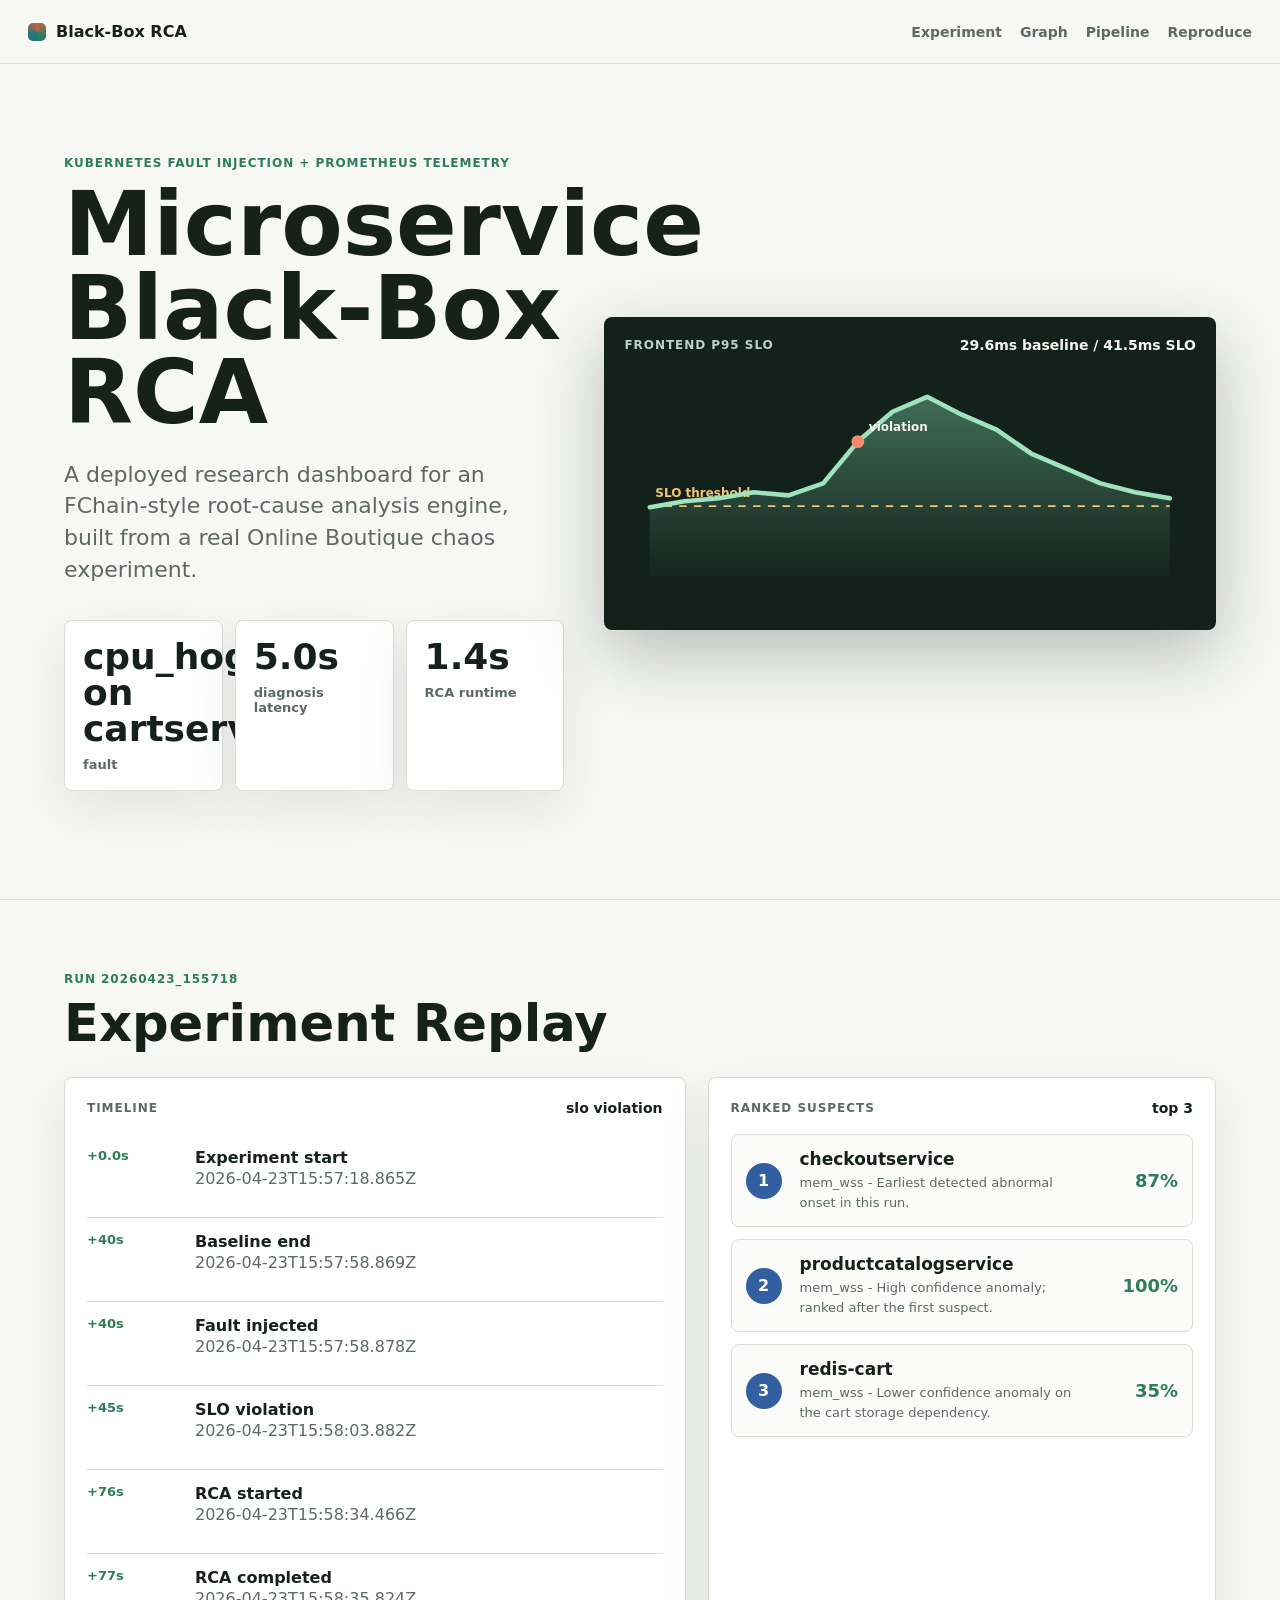
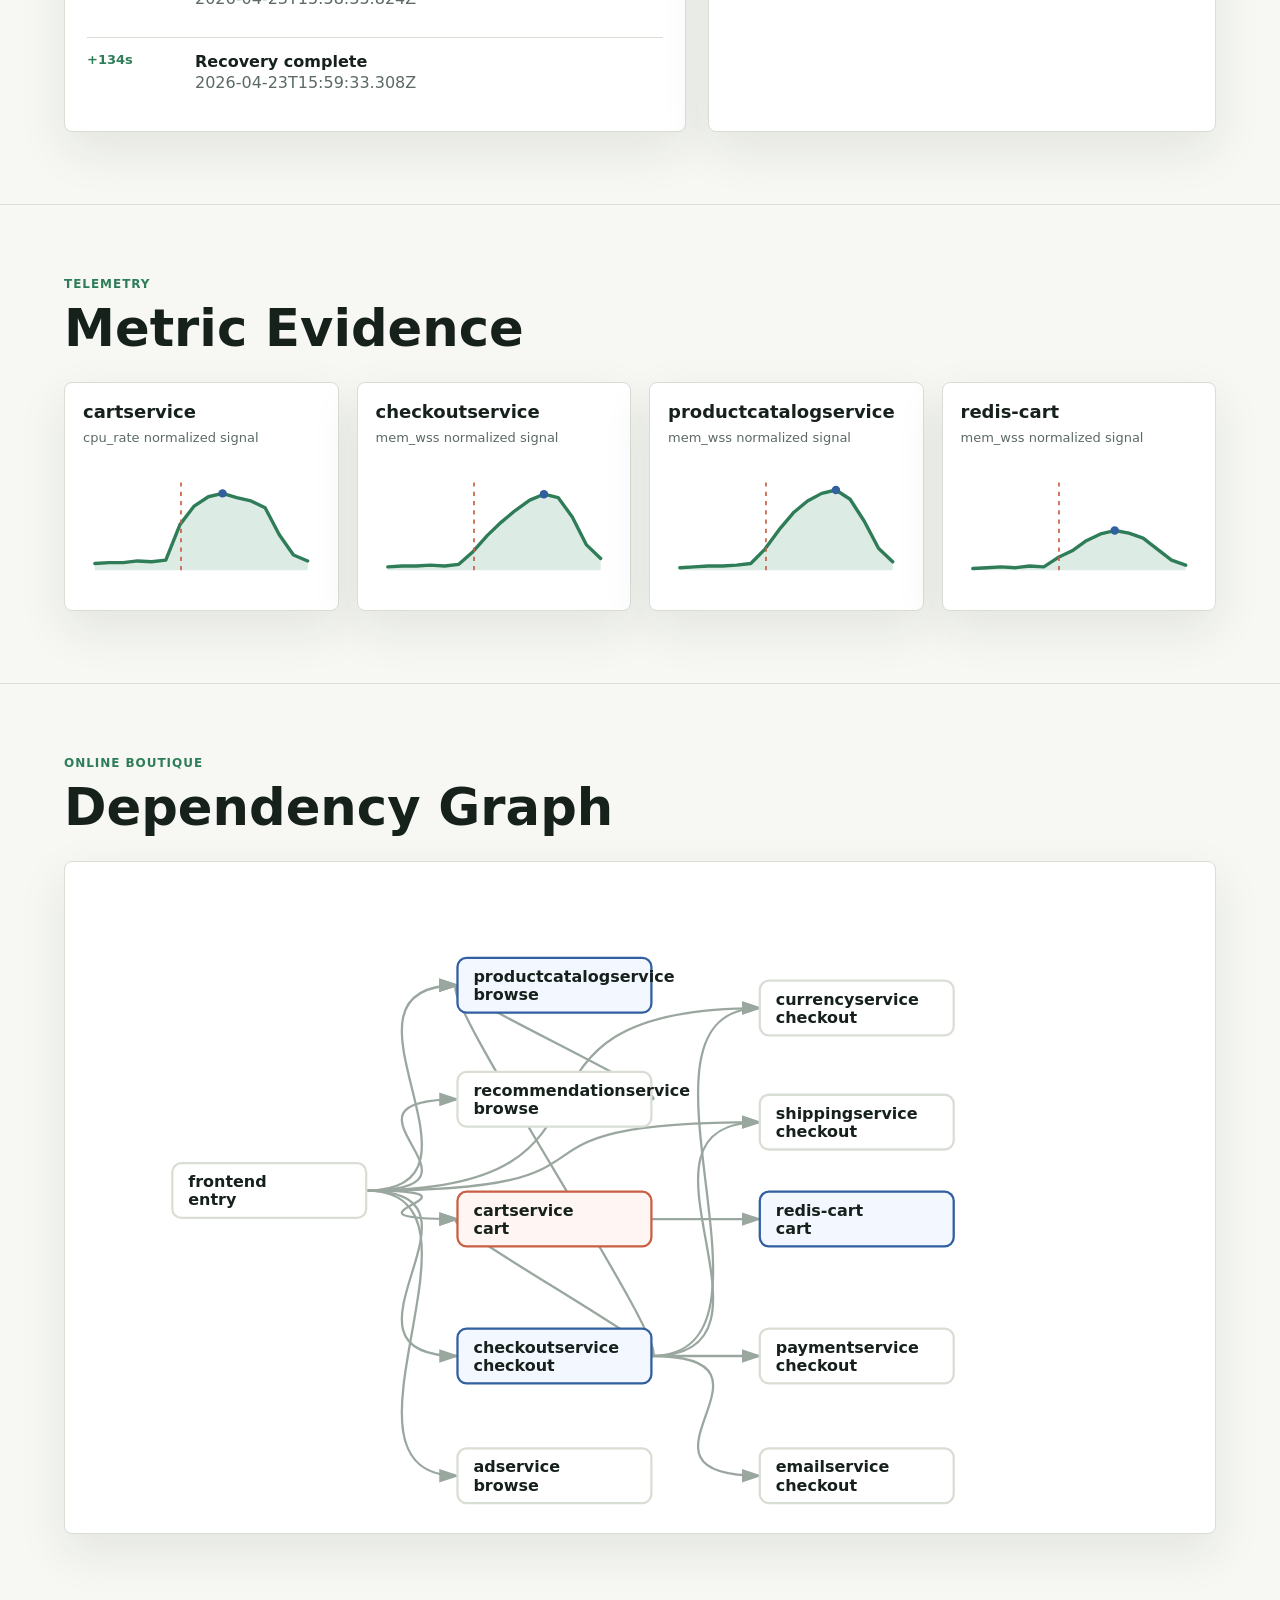
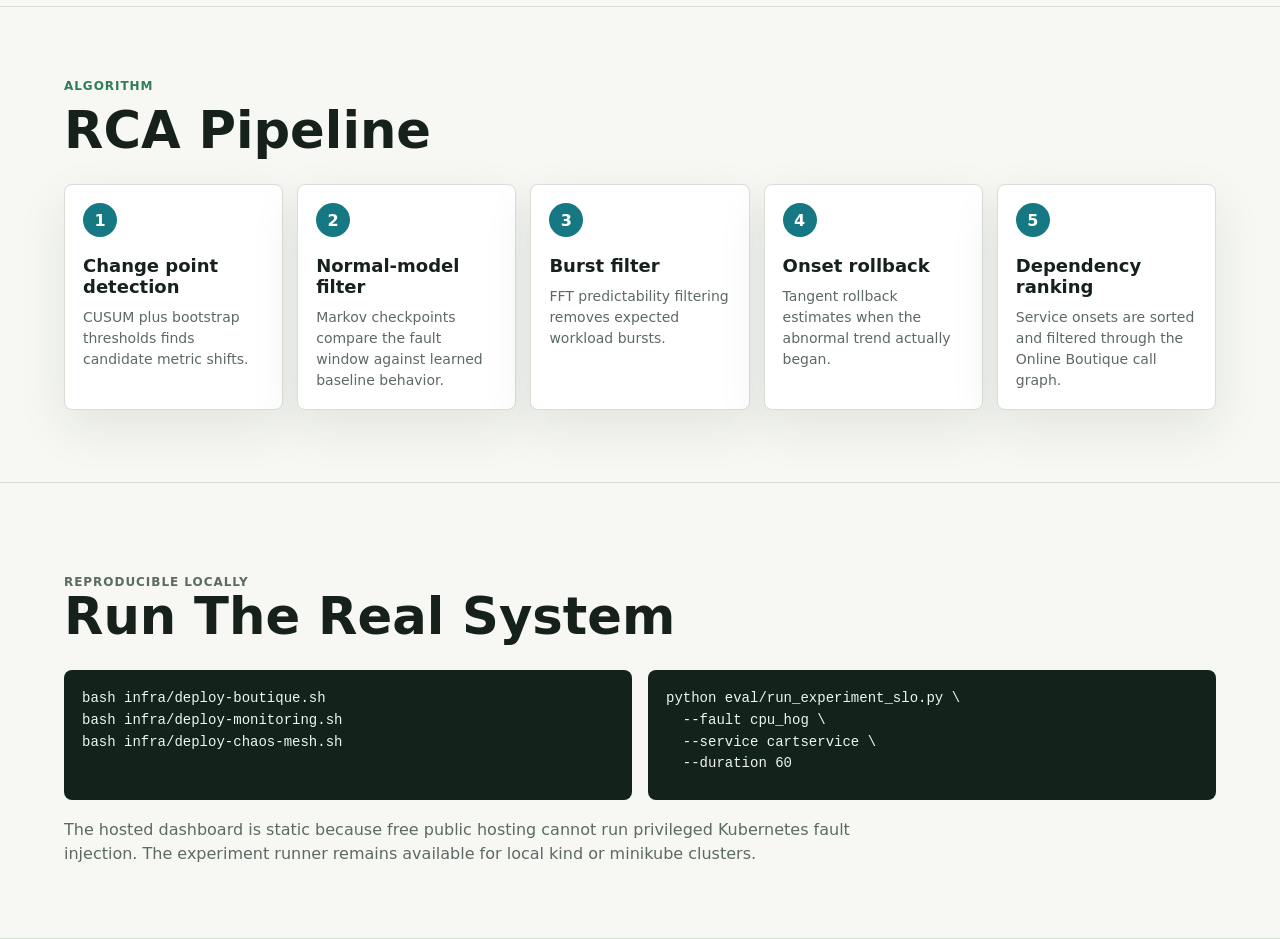
==== portfolio/index.html @ a7eb3bf0 "Add dashboard deployment" ====
<!doctype html>
<html lang="en">
  <head>
    <meta charset="utf-8">
    <meta name="viewport" content="width=device-width, initial-scale=1">
    <meta name="description" content="Interactive portfolio demo for black-box root-cause analysis on microservices.">
    <title>Microservice Black-Box RCA</title>
    <link rel="stylesheet" href="./styles.css">
  </head>
  <body>
    <header class="topbar">
      <a class="brand" href="#overview" aria-label="Microservice Black-Box RCA home">
        <span class="brand-mark" aria-hidden="true"></span>
        <span>Black-Box RCA</span>
      </a>
      <nav class="nav" aria-label="Dashboard sections">
        <a href="#experiment">Experiment</a>
        <a href="#graph">Graph</a>
        <a href="#pipeline">Pipeline</a>
        <a href="#reproduce">Reproduce</a>
      </nav>
    </header>

    <main>
      <section id="overview" class="overview-band">
        <div class="overview-copy">
          <p class="eyebrow">Kubernetes fault injection + Prometheus telemetry</p>
          <h1>Microservice Black-Box RCA</h1>
          <p class="lede">
            A deployed research dashboard for an FChain-style root-cause analysis engine,
            built from a real Online Boutique chaos experiment.
          </p>
          <div class="stat-strip" aria-label="Experiment summary">
            <div>
              <strong id="stat-fault">-</strong>
              <span>fault</span>
            </div>
            <div>
              <strong id="stat-latency">-</strong>
              <span>diagnosis latency</span>
            </div>
            <div>
              <strong id="stat-runtime">-</strong>
              <span>RCA runtime</span>
            </div>
          </div>
        </div>
        <div class="signal-panel" aria-label="Latency signal overview">
          <div class="panel-head">
            <span>frontend p95 SLO</span>
            <strong id="slo-threshold">-</strong>
          </div>
          <svg id="hero-chart" class="hero-chart" viewBox="0 0 620 260" role="img" aria-label="Latency signal crossing the SLO threshold"></svg>
        </div>
      </section>

      <section id="experiment" class="section">
        <div class="section-head">
          <p class="eyebrow">Run 20260423_155718</p>
          <h2>Experiment Replay</h2>
        </div>
        <div class="experiment-grid">
          <div class="panel">
            <div class="panel-head">
              <span>timeline</span>
              <strong id="trigger-mode">-</strong>
            </div>
            <ol id="timeline" class="timeline"></ol>
          </div>
          <div class="panel">
            <div class="panel-head">
              <span>ranked suspects</span>
              <strong>top 3</strong>
            </div>
            <div id="ranking" class="ranking"></div>
          </div>
        </div>
      </section>

      <section class="section">
        <div class="section-head">
          <p class="eyebrow">Telemetry</p>
          <h2>Metric Evidence</h2>
        </div>
        <div id="metric-grid" class="metric-grid"></div>
      </section>

      <section id="graph" class="section">
        <div class="section-head">
          <p class="eyebrow">Online Boutique</p>
          <h2>Dependency Graph</h2>
        </div>
        <div class="graph-wrap">
          <svg id="dependency-graph" viewBox="0 0 980 560" role="img" aria-label="Online Boutique dependency graph"></svg>
        </div>
      </section>

      <section id="pipeline" class="section">
        <div class="section-head">
          <p class="eyebrow">Algorithm</p>
          <h2>RCA Pipeline</h2>
        </div>
        <div id="pipeline-steps" class="pipeline"></div>
      </section>

      <section id="reproduce" class="section reproduce">
        <div class="section-head">
          <p class="eyebrow">Reproducible locally</p>
          <h2>Run The Real System</h2>
        </div>
        <div class="command-grid">
          <pre><code>bash infra/deploy-boutique.sh
bash infra/deploy-monitoring.sh
bash infra/deploy-chaos-mesh.sh</code></pre>
          <pre><code>python eval/run_experiment_slo.py \
  --fault cpu_hog \
  --service cartservice \
  --duration 60</code></pre>
        </div>
        <p>
          The hosted dashboard is static because free public hosting cannot run privileged
          Kubernetes fault injection. The experiment runner remains available for local
          kind or minikube clusters.
        </p>
      </section>
    </main>

    <script src="./app.js"></script>
  </body>
</html>
---- portfolio/styles.css ----
:root {
  --bg: #f7f8f4;
  --ink: #16211c;
  --muted: #5c6a63;
  --line: #d9ded5;
  --panel: #ffffff;
  --green: #2f7d58;
  --teal: #167882;
  --blue: #315f9f;
  --coral: #c95f45;
  --amber: #b88726;
  --shadow: 0 18px 50px rgba(25, 35, 30, 0.09);
}

* {
  box-sizing: border-box;
}

html {
  scroll-behavior: smooth;
}

body {
  margin: 0;
  color: var(--ink);
  background: var(--bg);
  font-family: Inter, ui-sans-serif, system-ui, -apple-system, BlinkMacSystemFont, "Segoe UI", sans-serif;
}

a {
  color: inherit;
  text-decoration: none;
}

.topbar {
  position: sticky;
  top: 0;
  z-index: 10;
  display: flex;
  align-items: center;
  justify-content: space-between;
  gap: 20px;
  min-height: 64px;
  padding: 0 28px;
  background: rgba(247, 248, 244, 0.92);
  border-bottom: 1px solid var(--line);
  backdrop-filter: blur(16px);
}

.brand,
.nav {
  display: flex;
  align-items: center;
}

.brand {
  gap: 10px;
  font-weight: 800;
}

.brand-mark {
  width: 18px;
  height: 18px;
  border-radius: 5px;
  background: conic-gradient(from 120deg, var(--green), var(--teal), var(--coral), var(--green));
}

.nav {
  gap: 18px;
  color: var(--muted);
  font-size: 14px;
  font-weight: 700;
}

.nav a:hover {
  color: var(--ink);
}

main {
  overflow: hidden;
}

.overview-band {
  display: grid;
  grid-template-columns: minmax(0, 0.9fr) minmax(380px, 1.1fr);
  gap: 40px;
  align-items: center;
  min-height: calc(100vh - 64px);
  padding: 56px clamp(22px, 5vw, 76px) 72px;
  border-bottom: 1px solid var(--line);
}

.overview-copy {
  max-width: 720px;
}

.eyebrow {
  margin: 0 0 12px;
  color: var(--green);
  font-size: 12px;
  font-weight: 900;
  letter-spacing: 0.08em;
  text-transform: uppercase;
}

h1,
h2 {
  margin: 0;
  letter-spacing: 0;
}

h1 {
  max-width: 760px;
  font-size: clamp(48px, 7vw, 96px);
  line-height: 0.94;
}

h2 {
  font-size: clamp(30px, 4vw, 56px);
  line-height: 1;
}

.lede {
  max-width: 620px;
  margin: 24px 0 0;
  color: var(--muted);
  font-size: clamp(18px, 2vw, 22px);
  line-height: 1.45;
}

.stat-strip {
  display: grid;
  grid-template-columns: repeat(3, minmax(0, 1fr));
  gap: 12px;
  max-width: 700px;
  margin-top: 34px;
}

.stat-strip div,
.panel,
.graph-wrap,
.metric-card,
.pipeline-step {
  background: var(--panel);
  border: 1px solid var(--line);
  box-shadow: var(--shadow);
}

.stat-strip div {
  min-height: 92px;
  padding: 18px;
  border-radius: 8px;
}

.stat-strip strong {
  display: block;
  font-size: clamp(22px, 3vw, 36px);
  line-height: 1;
}

.stat-strip span {
  display: block;
  margin-top: 10px;
  color: var(--muted);
  font-size: 13px;
  font-weight: 800;
}

.signal-panel,
.panel,
.graph-wrap,
.metric-card,
.pipeline-step {
  border-radius: 8px;
}

.signal-panel {
  min-width: 0;
  padding: 20px;
  background: #12211b;
  color: #f4f5ef;
  box-shadow: 0 24px 70px rgba(18, 33, 27, 0.28);
}

.panel-head {
  display: flex;
  align-items: center;
  justify-content: space-between;
  gap: 14px;
  margin-bottom: 18px;
}

.panel-head span {
  color: var(--muted);
  font-size: 12px;
  font-weight: 900;
  letter-spacing: 0.08em;
  text-transform: uppercase;
}

.signal-panel .panel-head span {
  color: #bdd1c8;
}

.panel-head strong {
  font-size: 14px;
}

.hero-chart {
  width: 100%;
  height: auto;
  display: block;
}

.section {
  padding: 72px clamp(22px, 5vw, 76px);
  border-bottom: 1px solid var(--line);
}

.section-head {
  max-width: 780px;
  margin-bottom: 28px;
}

.experiment-grid {
  display: grid;
  grid-template-columns: minmax(0, 1.1fr) minmax(320px, 0.9fr);
  gap: 22px;
}

.panel {
  padding: 22px;
}

.timeline {
  display: grid;
  gap: 12px;
  margin: 0;
  padding: 0;
  list-style: none;
}

.timeline li {
  display: grid;
  grid-template-columns: 92px minmax(0, 1fr);
  gap: 16px;
  align-items: start;
  padding: 14px 0;
  border-top: 1px solid var(--line);
}

.timeline li:first-child {
  border-top: 0;
}

.timeline time {
  color: var(--green);
  font-size: 13px;
  font-weight: 900;
}

.timeline strong {
  display: block;
}

.timeline span,
.ranking p,
.metric-meta,
.pipeline-step p,
.reproduce p {
  color: var(--muted);
  line-height: 1.5;
}

.ranking {
  display: grid;
  gap: 12px;
}

.rank-row {
  display: grid;
  grid-template-columns: 42px minmax(0, 1fr) 74px;
  gap: 12px;
  align-items: center;
  padding: 14px;
  border: 1px solid var(--line);
  border-radius: 8px;
  background: #fbfcf9;
}

.rank-badge {
  display: grid;
  place-items: center;
  width: 36px;
  height: 36px;
  color: #fff;
  background: var(--blue);
  border-radius: 50%;
  font-weight: 900;
}

.rank-row h3 {
  margin: 0 0 4px;
  font-size: 17px;
}

.rank-row p {
  margin: 0;
  font-size: 13px;
}

.confidence {
  color: var(--green);
  font-size: 18px;
  font-weight: 900;
  text-align: right;
}

.metric-grid {
  display: grid;
  grid-template-columns: repeat(4, minmax(0, 1fr));
  gap: 18px;
}

.metric-card {
  padding: 18px;
}

.metric-card h3 {
  margin: 0;
  font-size: 18px;
}

.metric-meta {
  margin: 6px 0 16px;
  font-size: 13px;
}

.spark {
  width: 100%;
  height: 128px;
  display: block;
}

.graph-wrap {
  padding: 16px;
  overflow: auto;
}

#dependency-graph {
  display: block;
  min-width: 860px;
  width: 100%;
  height: auto;
}

.pipeline {
  display: grid;
  grid-template-columns: repeat(5, minmax(0, 1fr));
  gap: 14px;
}

.pipeline-step {
  min-height: 180px;
  padding: 18px;
}

.pipeline-step span {
  display: grid;
  place-items: center;
  width: 34px;
  height: 34px;
  margin-bottom: 18px;
  color: #fff;
  background: var(--teal);
  border-radius: 50%;
  font-weight: 900;
}

.pipeline-step h3 {
  margin: 0 0 10px;
  font-size: 18px;
}

.pipeline-step p {
  margin: 0;
  font-size: 14px;
}

.command-grid {
  display: grid;
  grid-template-columns: repeat(2, minmax(0, 1fr));
  gap: 16px;
}

pre {
  min-height: 130px;
  margin: 0;
  padding: 18px;
  overflow: auto;
  color: #eff6f1;
  background: #14221c;
  border-radius: 8px;
}

code {
  font-family: "SFMono-Regular", Consolas, "Liberation Mono", monospace;
  font-size: 14px;
  line-height: 1.55;
}

.reproduce p {
  max-width: 840px;
  margin: 18px 0 0;
}

.node {
  cursor: default;
}

.node rect {
  fill: #fff;
  stroke: var(--line);
  stroke-width: 2;
}

.node text {
  fill: var(--ink);
  font-size: 14px;
  font-weight: 800;
}

.node.target rect {
  stroke: var(--coral);
  fill: #fff6f3;
}

.node.suspect rect {
  stroke: var(--blue);
  fill: #f3f7ff;
}

.edge {
  fill: none;
  stroke: #9aa79f;
  stroke-width: 2;
  marker-end: url(#arrow);
}

@media (max-width: 980px) {
  .overview-band,
  .experiment-grid,
  .command-grid {
    grid-template-columns: 1fr;
  }

  .overview-band {
    min-height: auto;
  }

  .metric-grid,
  .pipeline {
    grid-template-columns: repeat(2, minmax(0, 1fr));
  }
}

@media (max-width: 680px) {
  .topbar {
    align-items: flex-start;
    flex-direction: column;
    padding: 14px 18px;
  }

  .nav {
    width: 100%;
    gap: 10px;
    overflow-x: auto;
    padding-bottom: 2px;
  }

  .stat-strip,
  .metric-grid,
  .pipeline {
    grid-template-columns: 1fr;
  }

  .timeline li {
    grid-template-columns: 1fr;
    gap: 6px;
  }

  .rank-row {
    grid-template-columns: 42px minmax(0, 1fr);
  }

  .confidence {
    grid-column: 2;
    text-align: left;
  }
}
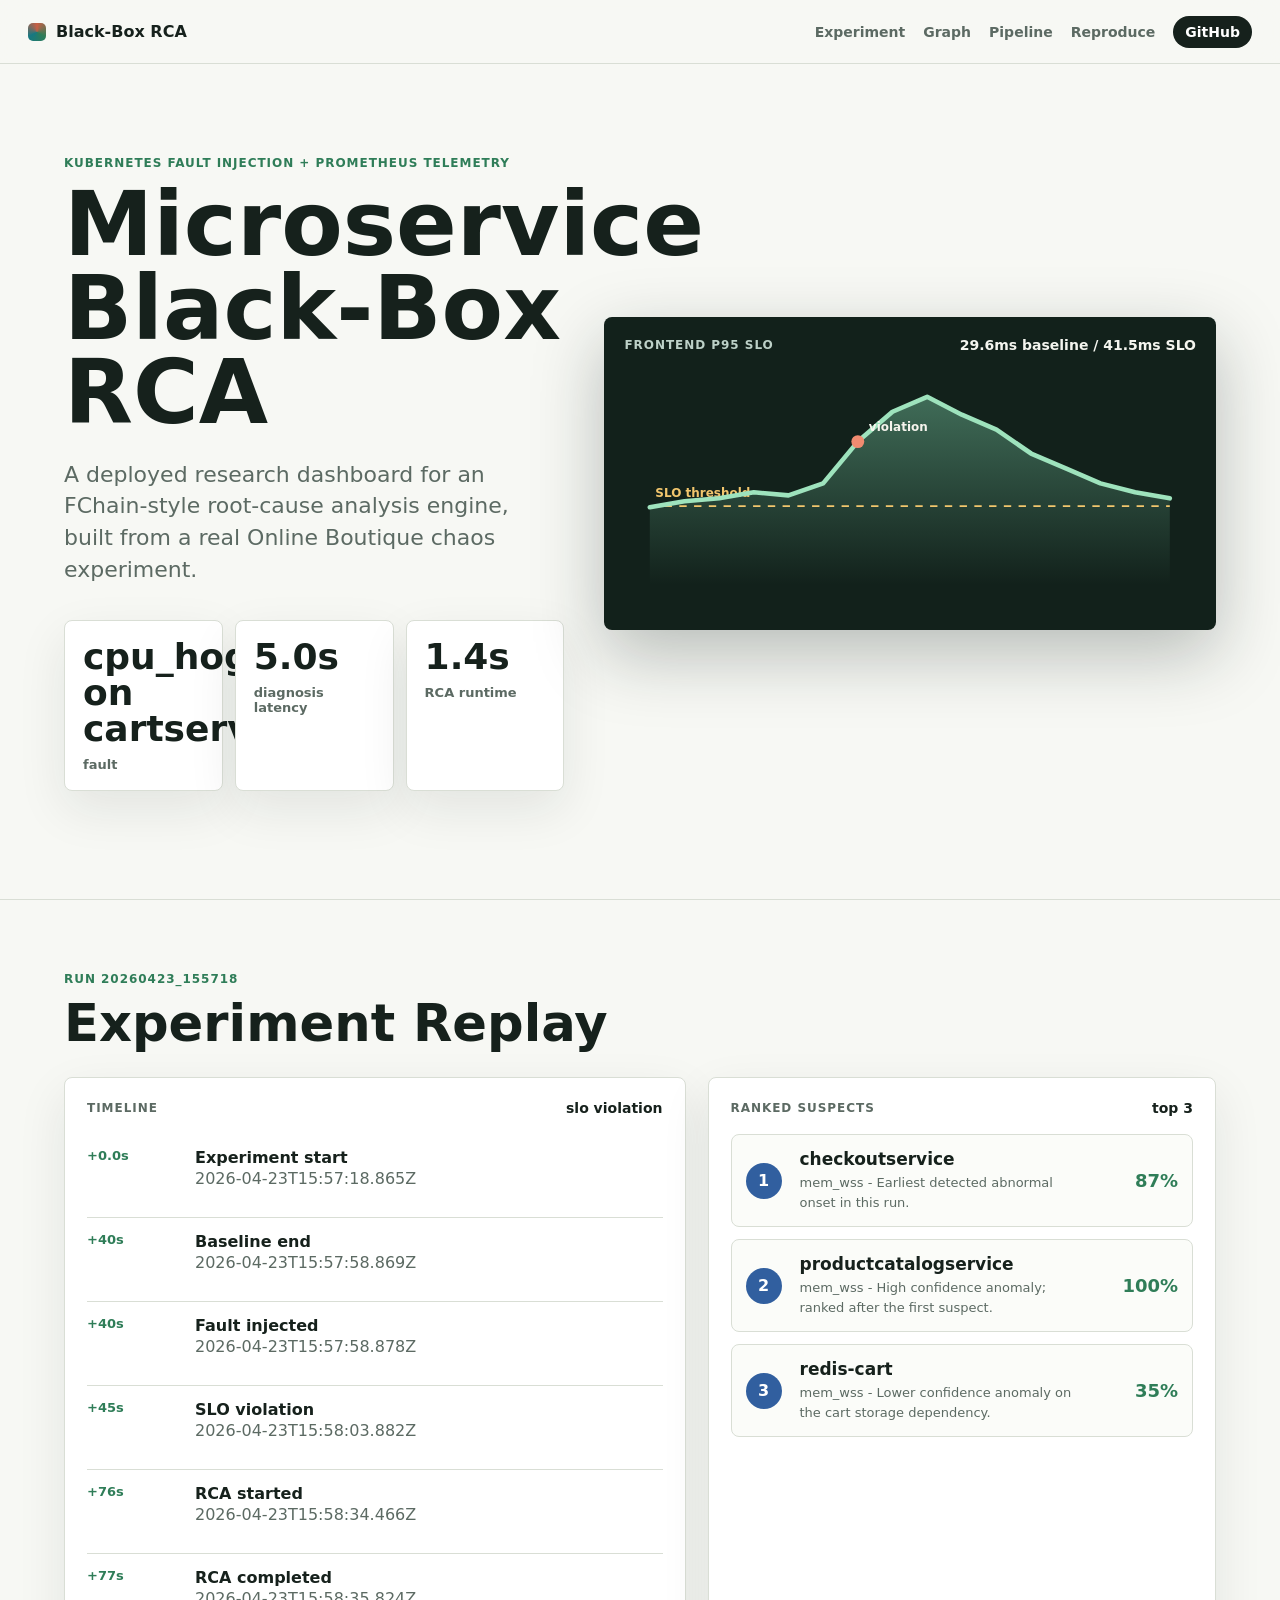
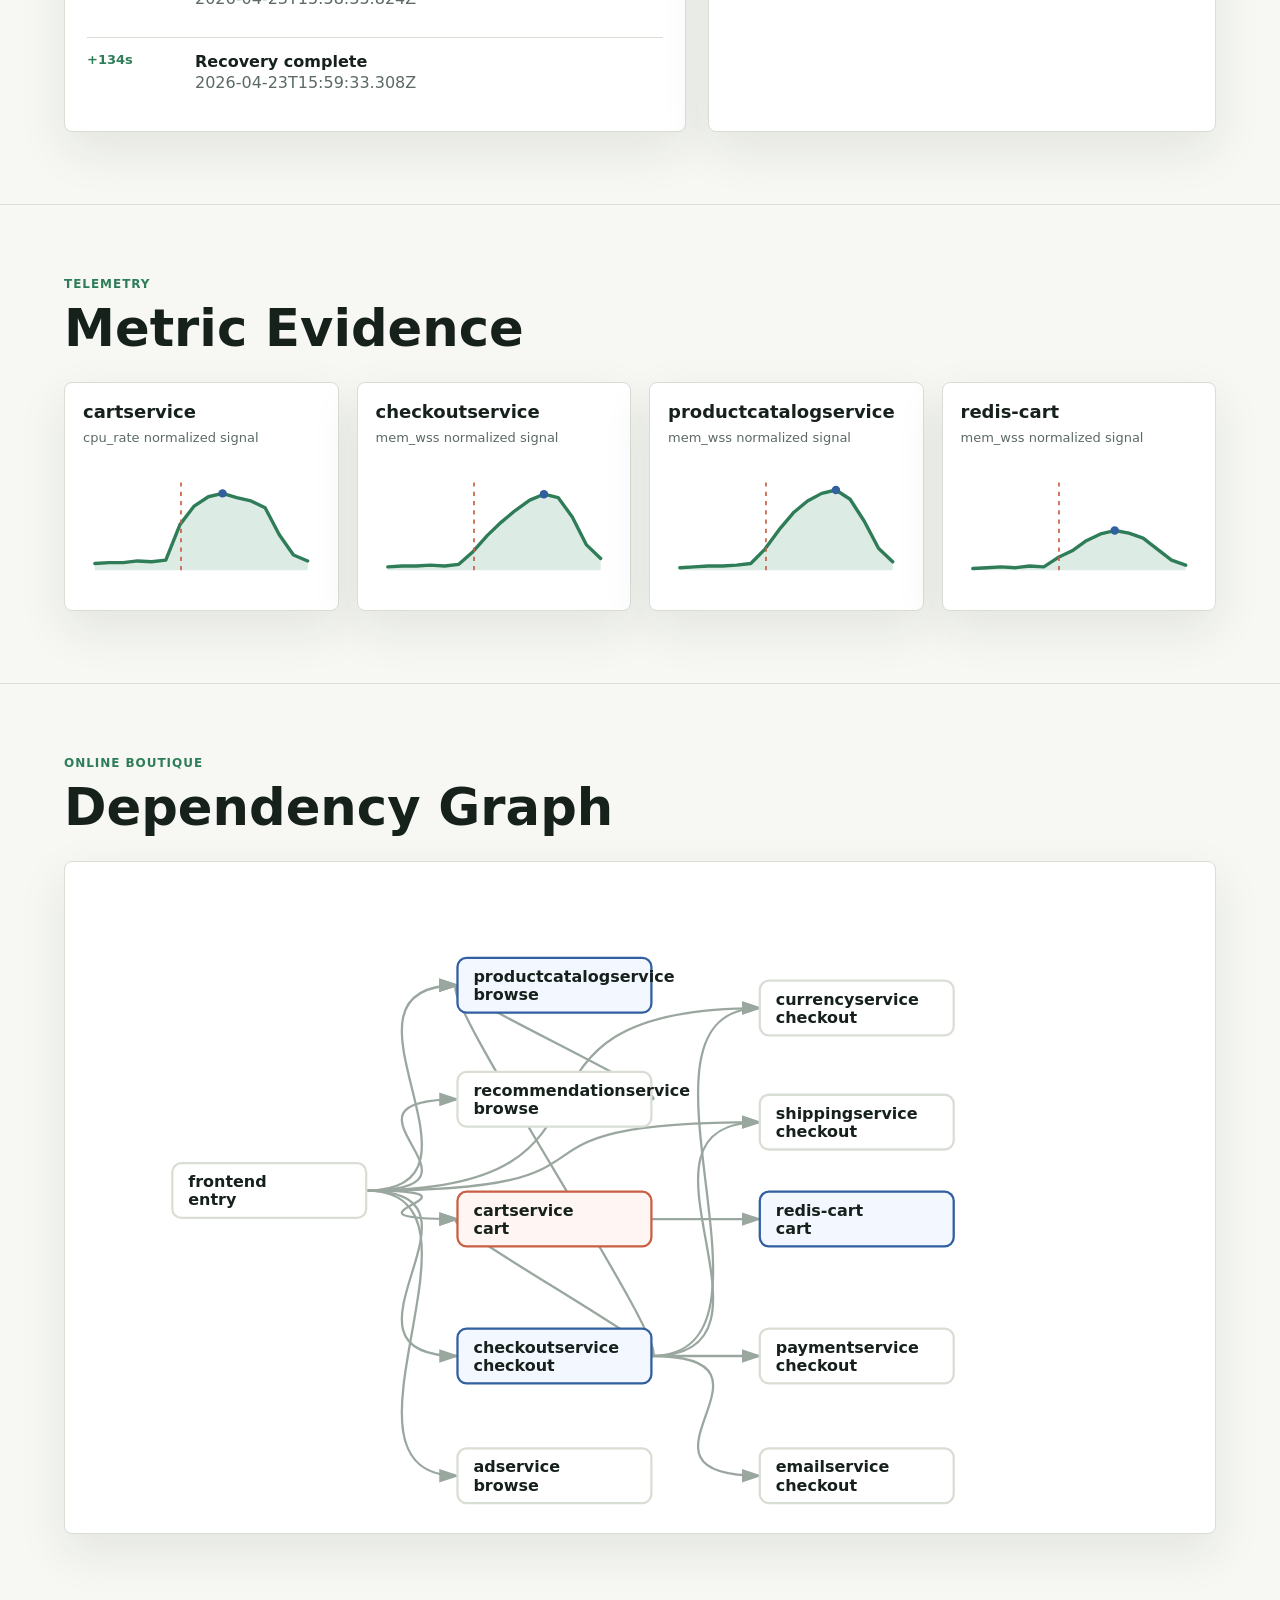
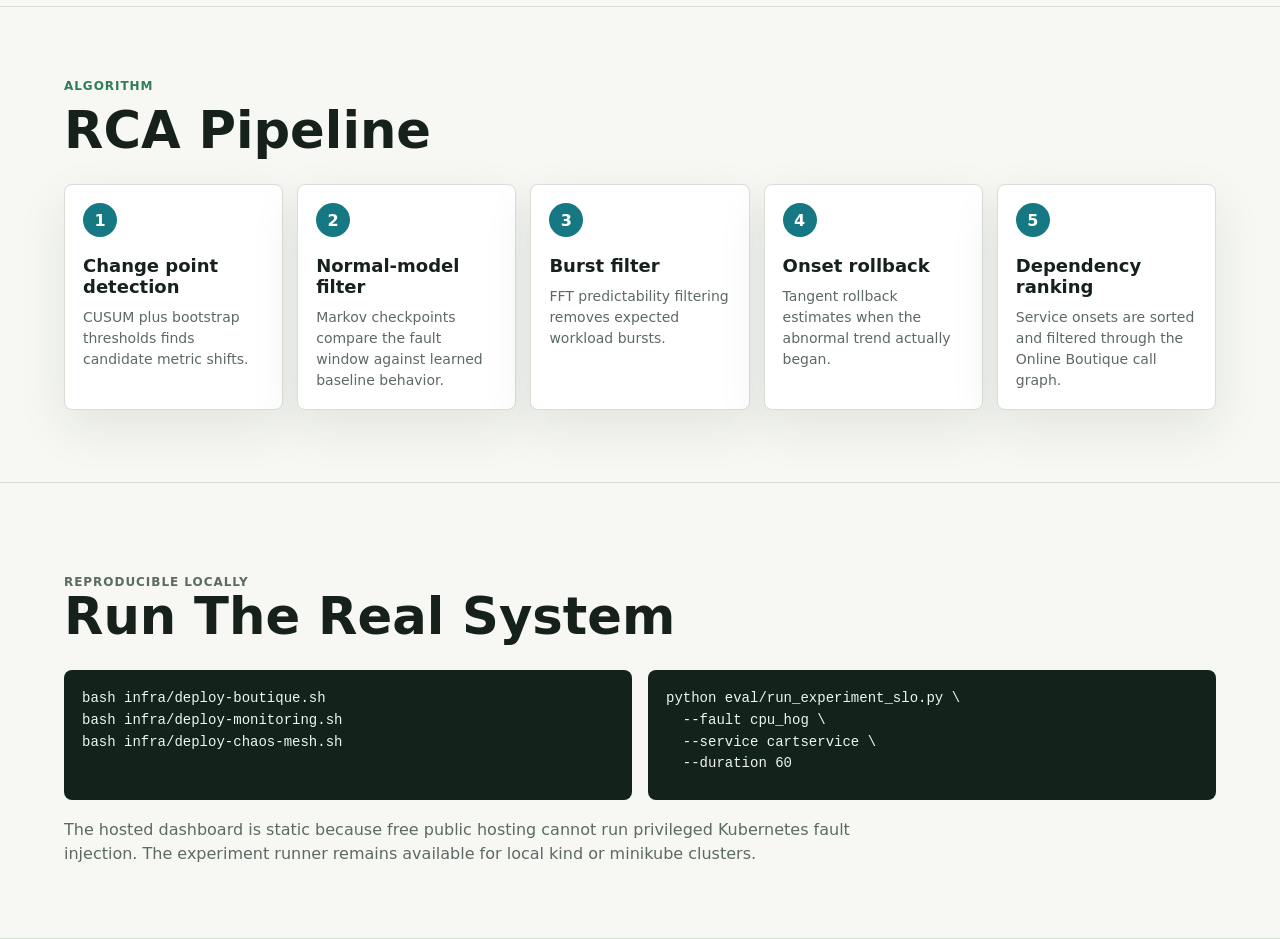
==== commit cefa34b6: "Add GitHub link to portfolio site" ====
--- a/portfolio/index.html
+++ b/portfolio/index.html
@@ -18,6 +18,7 @@
         <a href="#graph">Graph</a>
         <a href="#pipeline">Pipeline</a>
         <a href="#reproduce">Reproduce</a>
+        <a class="github-link" href="https://github.com/aryansharma2k2/microservice-blackbox-rca" target="_blank" rel="noreferrer">GitHub</a>
       </nav>
     </header>
 
--- a/portfolio/styles.css
+++ b/portfolio/styles.css
@@ -76,6 +76,18 @@
   color: var(--ink);
 }
 
+.github-link {
+  padding: 8px 12px;
+  color: #fff;
+  background: var(--ink);
+  border-radius: 999px;
+}
+
+.github-link:hover {
+  color: #fff;
+  background: var(--green);
+}
+
 main {
   overflow: hidden;
 }
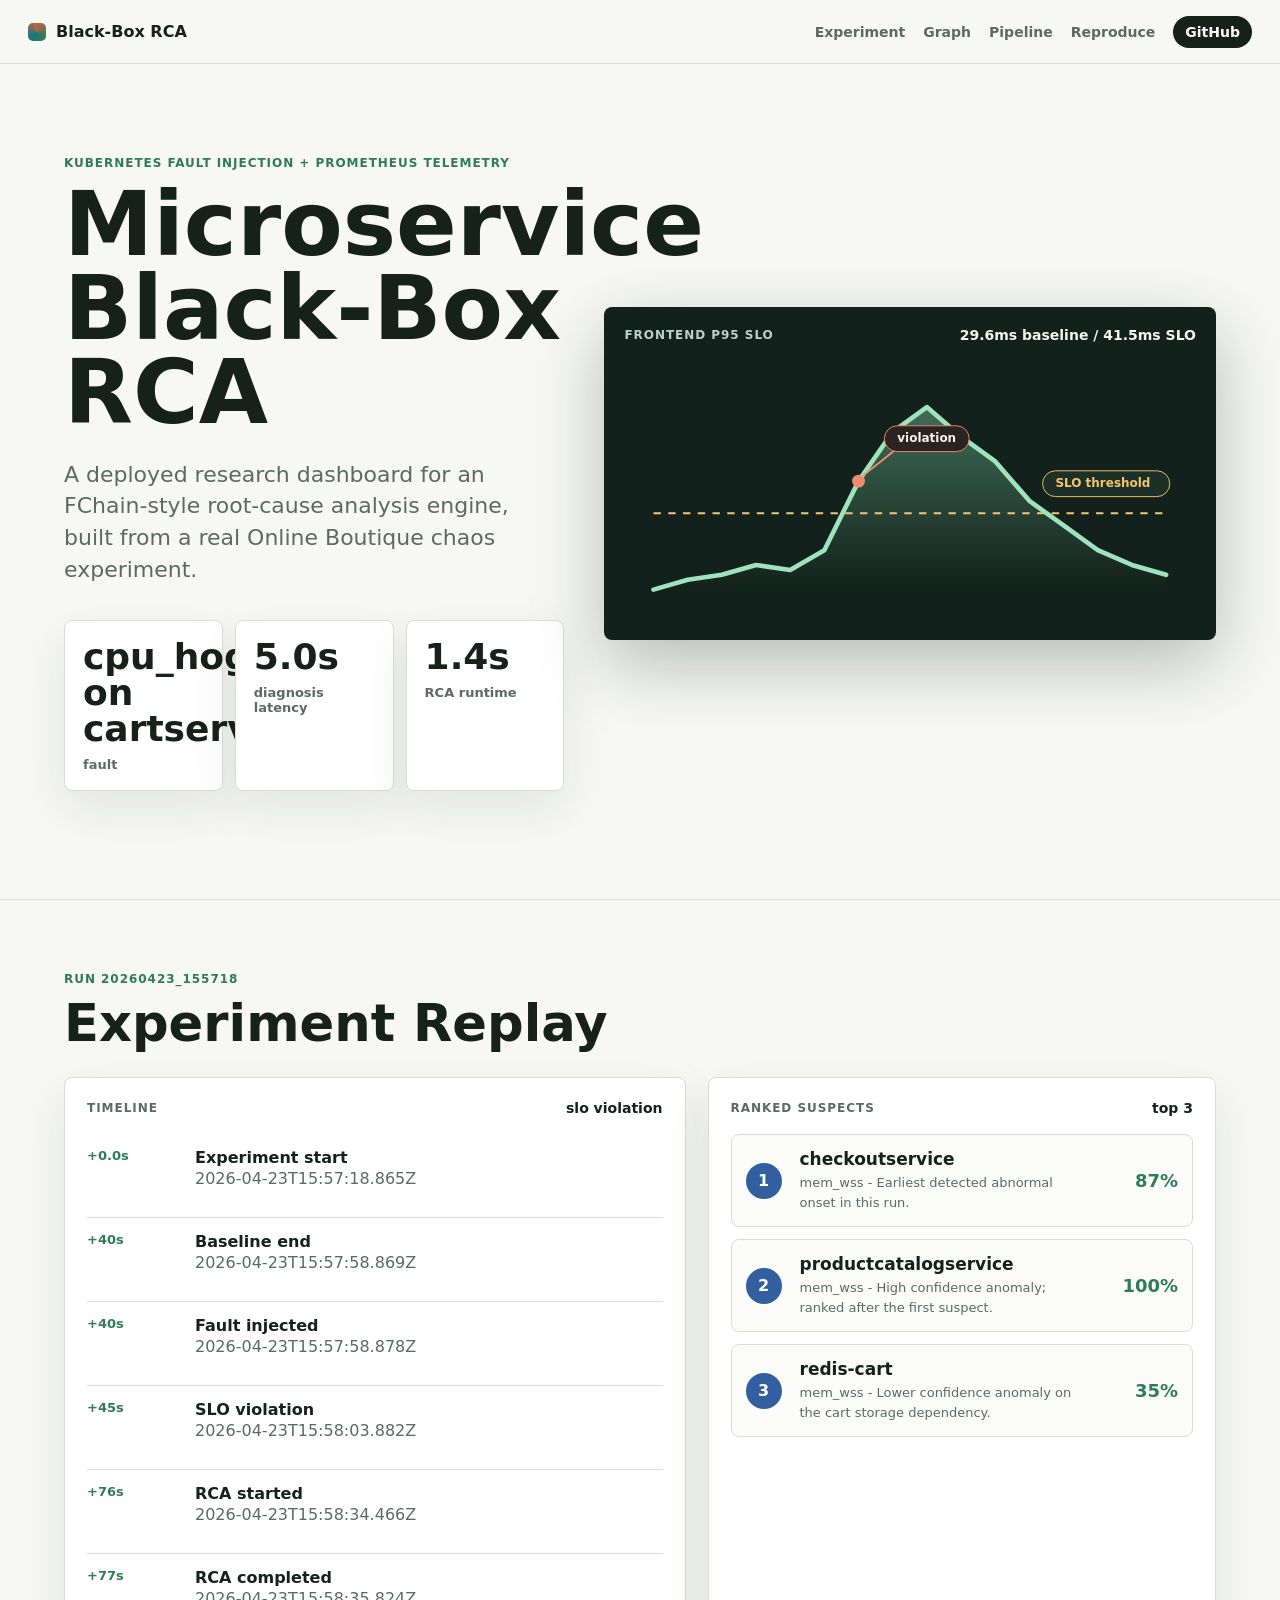
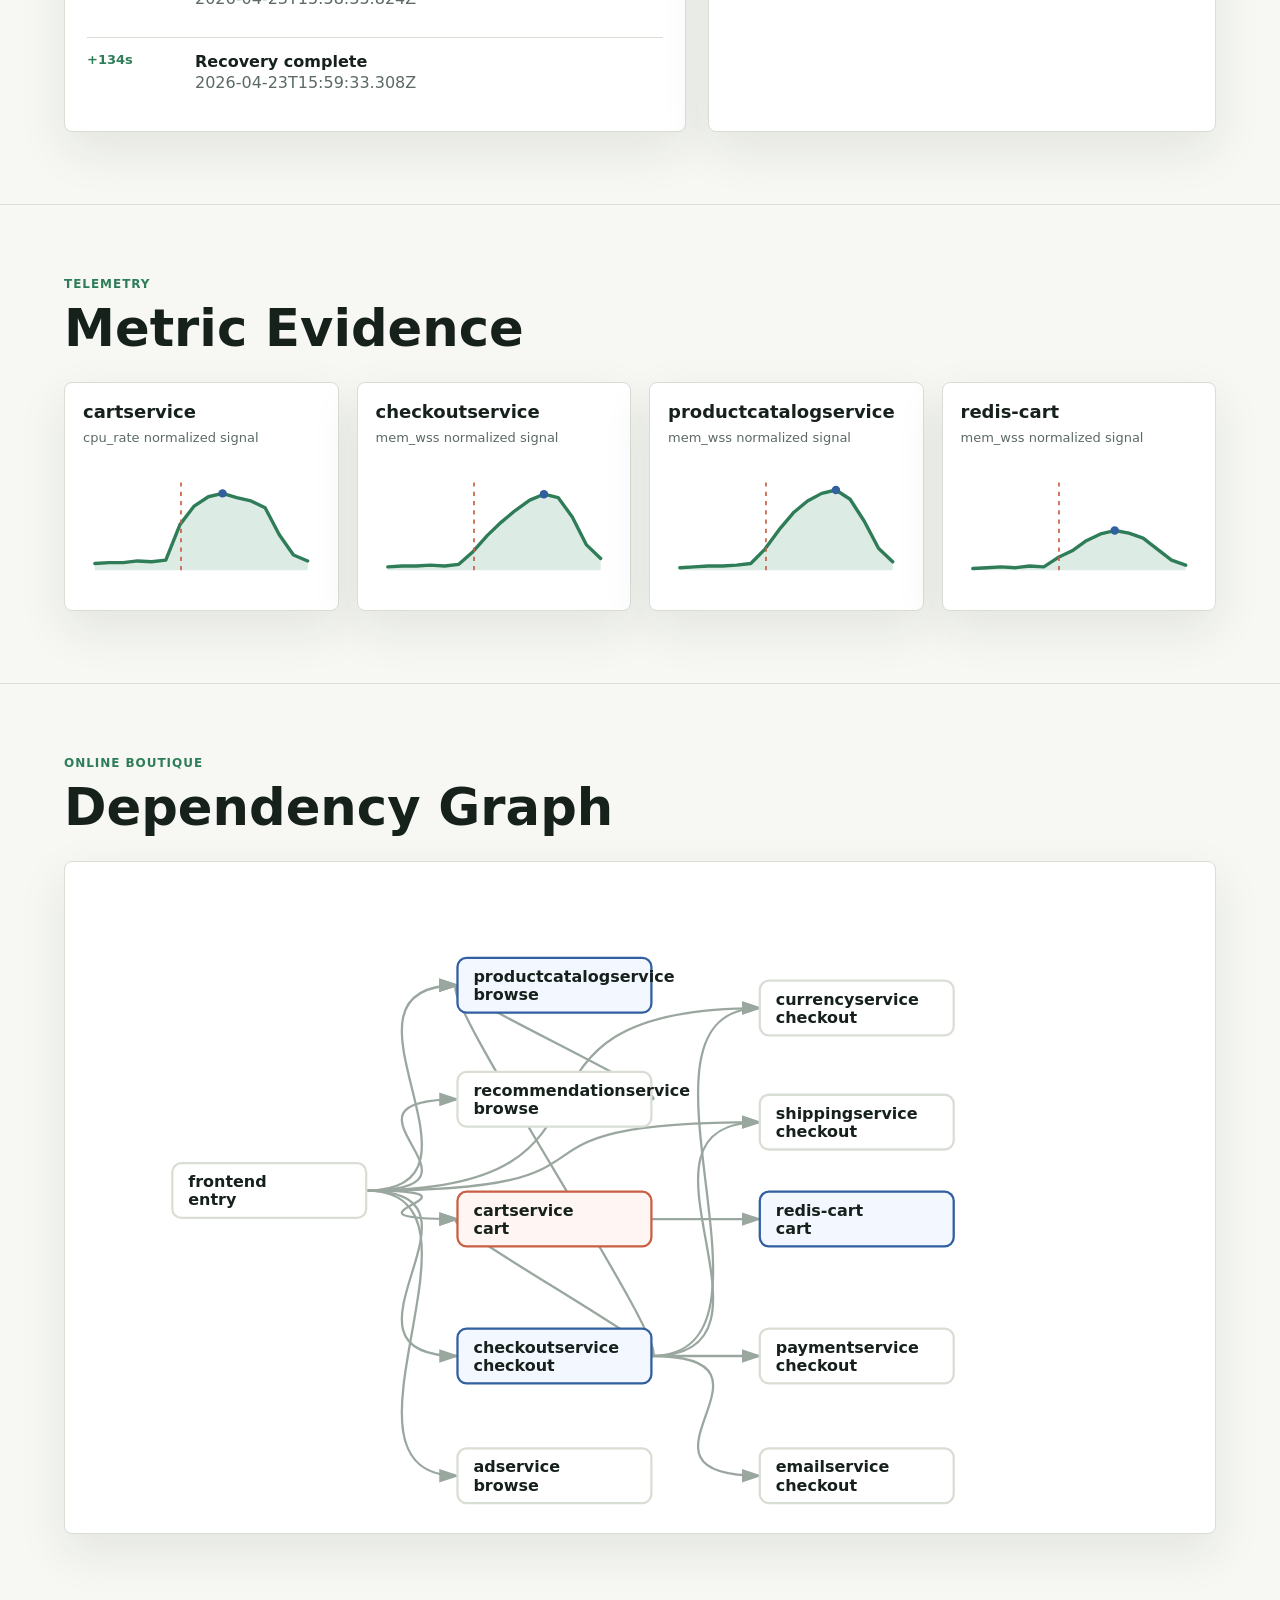
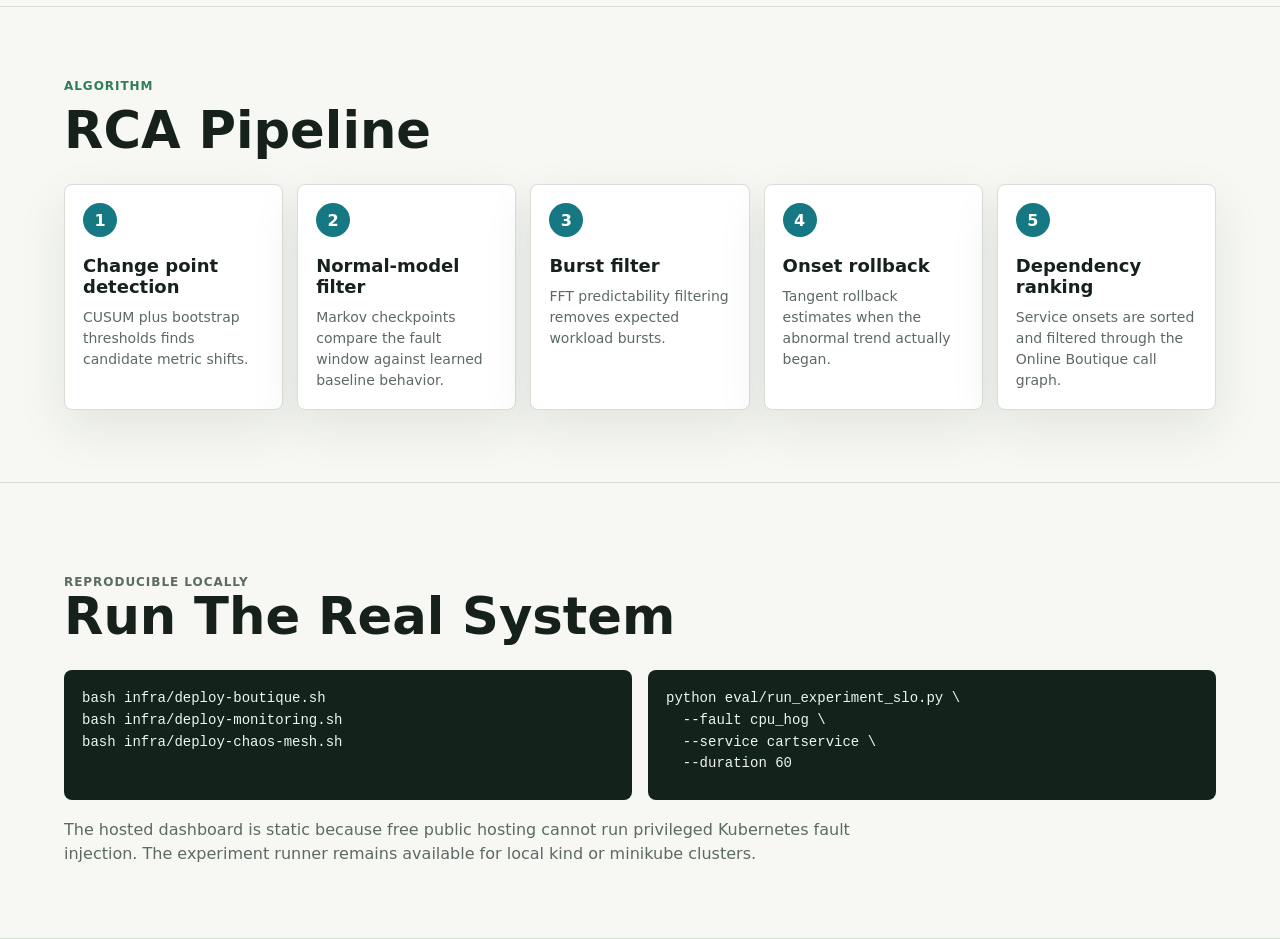
==== commit c9db32e0: "Improve hero chart annotations" ====
--- a/portfolio/index.html
+++ b/portfolio/index.html
@@ -51,7 +51,7 @@
             <span>frontend p95 SLO</span>
             <strong id="slo-threshold">-</strong>
           </div>
-          <svg id="hero-chart" class="hero-chart" viewBox="0 0 620 260" role="img" aria-label="Latency signal crossing the SLO threshold"></svg>
+          <svg id="hero-chart" class="hero-chart" viewBox="0 0 620 280" role="img" aria-label="Latency signal crossing the SLO threshold"></svg>
         </div>
       </section>
 
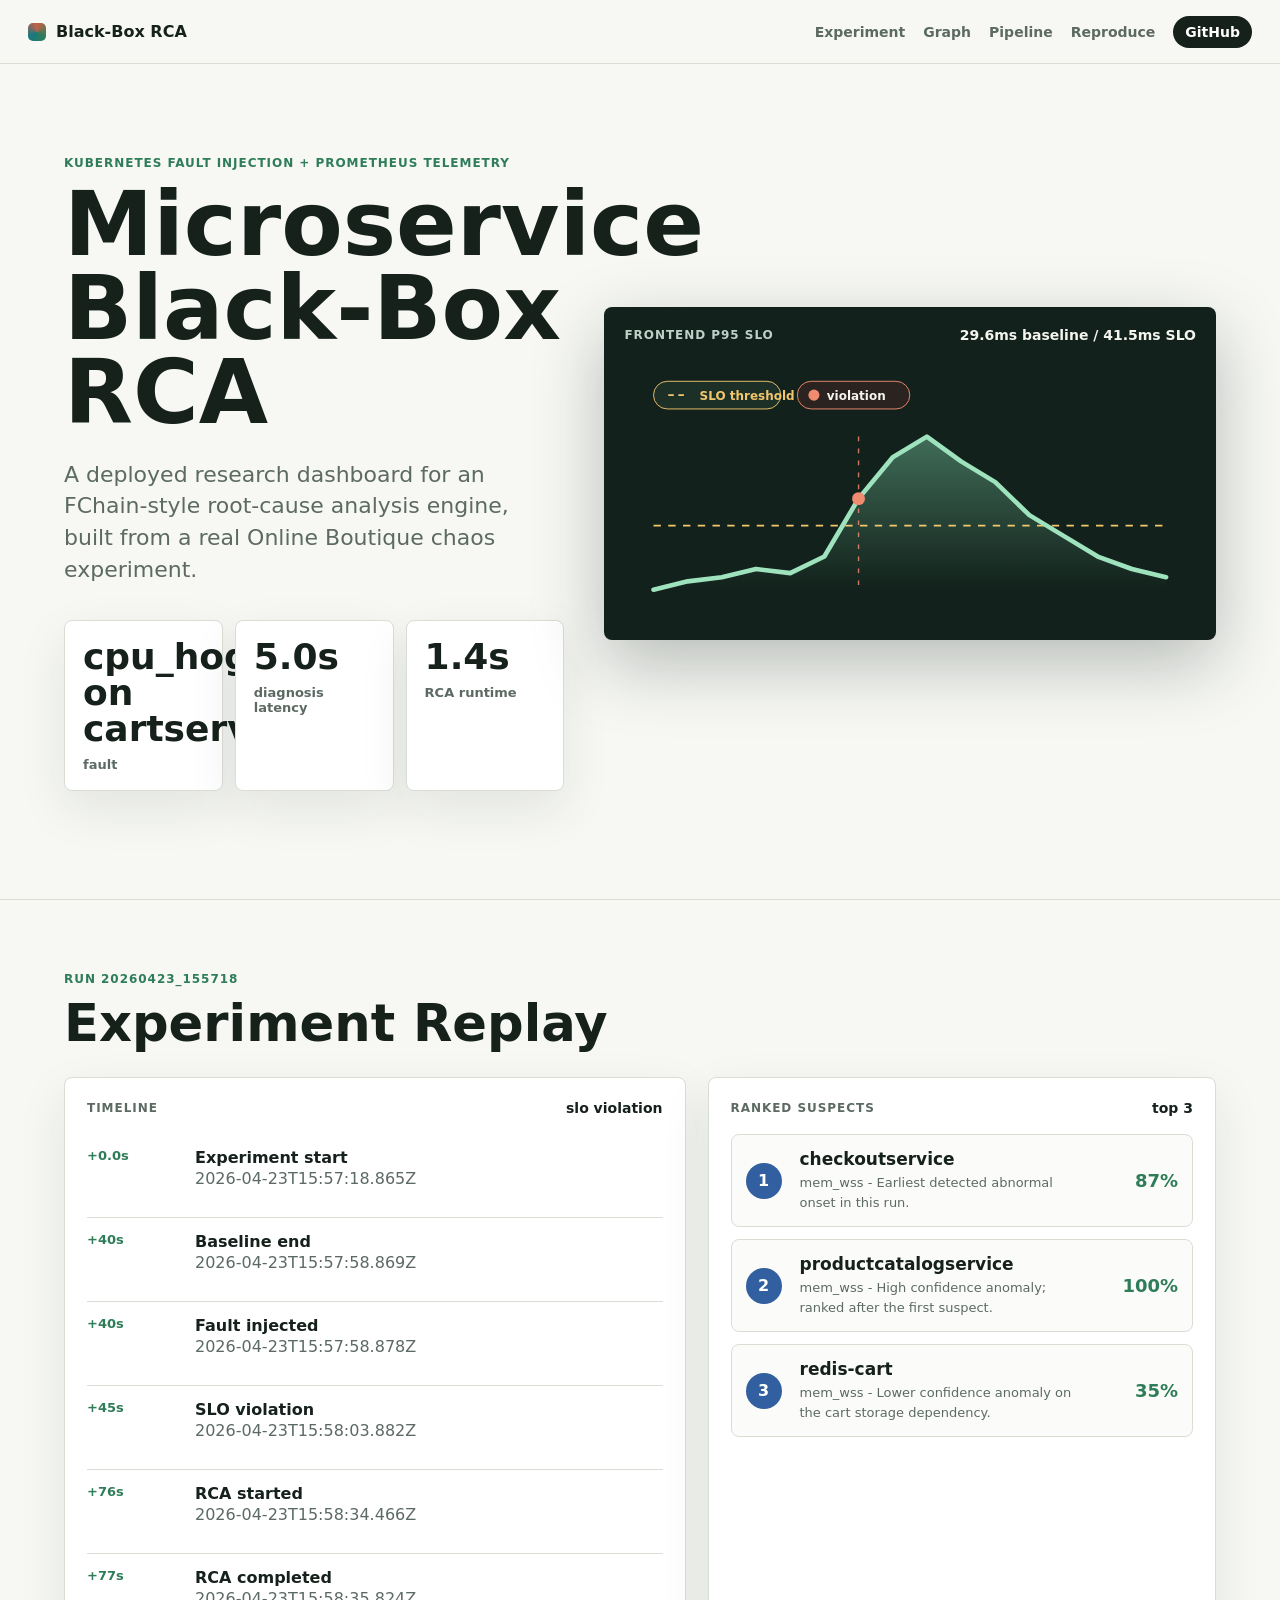
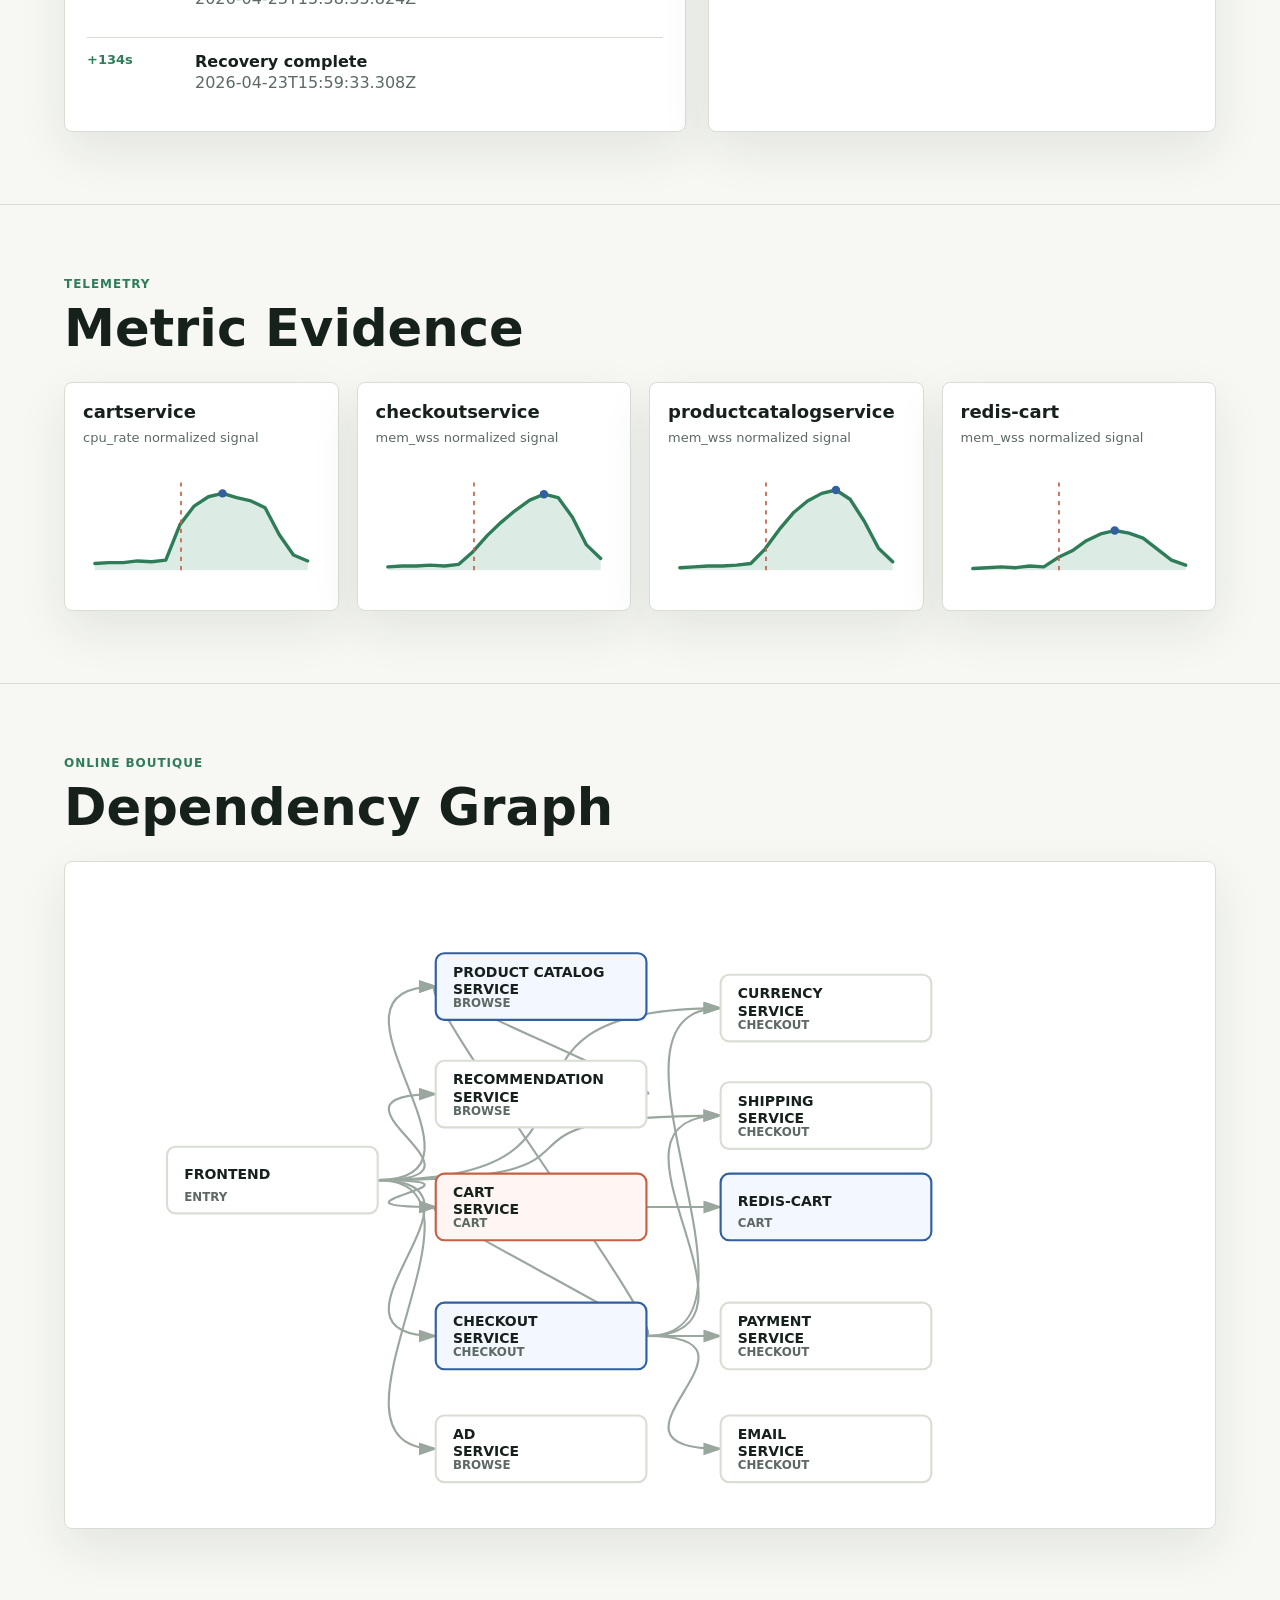
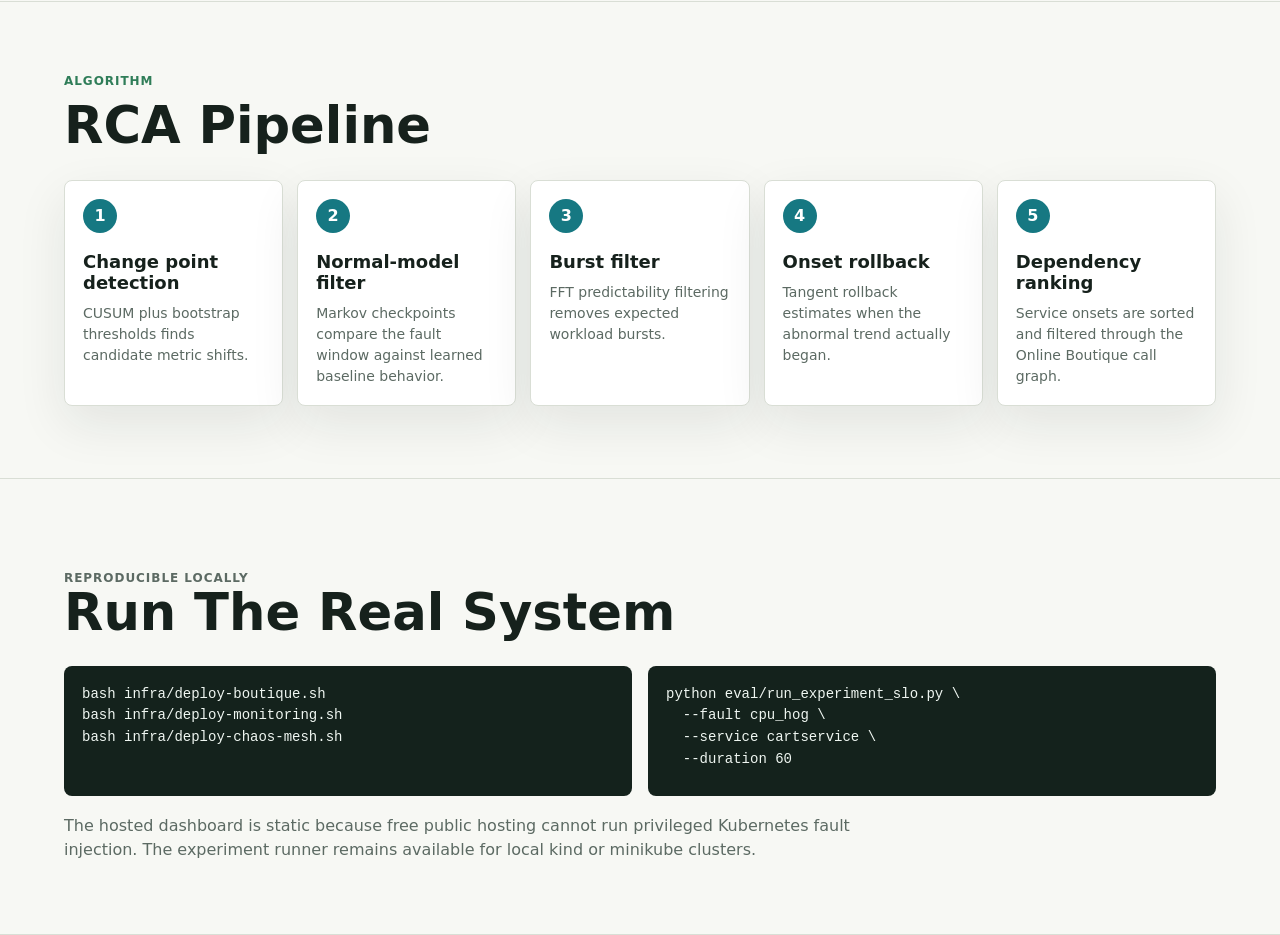
==== commit 2f1f7305: "Clean up dashboard chart and dependency graph" ====
--- a/portfolio/index.html
+++ b/portfolio/index.html
@@ -92,7 +92,7 @@
           <h2>Dependency Graph</h2>
         </div>
         <div class="graph-wrap">
-          <svg id="dependency-graph" viewBox="0 0 980 560" role="img" aria-label="Online Boutique dependency graph"></svg>
+          <svg id="dependency-graph" viewBox="0 0 1040 590" role="img" aria-label="Online Boutique dependency graph"></svg>
         </div>
       </section>
 
--- a/portfolio/styles.css
+++ b/portfolio/styles.css
@@ -361,7 +361,7 @@
 
 #dependency-graph {
   display: block;
-  min-width: 860px;
+  min-width: 900px;
   width: 100%;
   height: auto;
 }
@@ -436,10 +436,18 @@
   stroke-width: 2;
 }
 
-.node text {
+.node-name {
   fill: var(--ink);
-  font-size: 14px;
+  font-size: 13px;
   font-weight: 800;
+  text-transform: uppercase;
+}
+
+.node-group {
+  fill: var(--muted);
+  font-size: 11px;
+  font-weight: 800;
+  text-transform: uppercase;
 }
 
 .node.target rect {
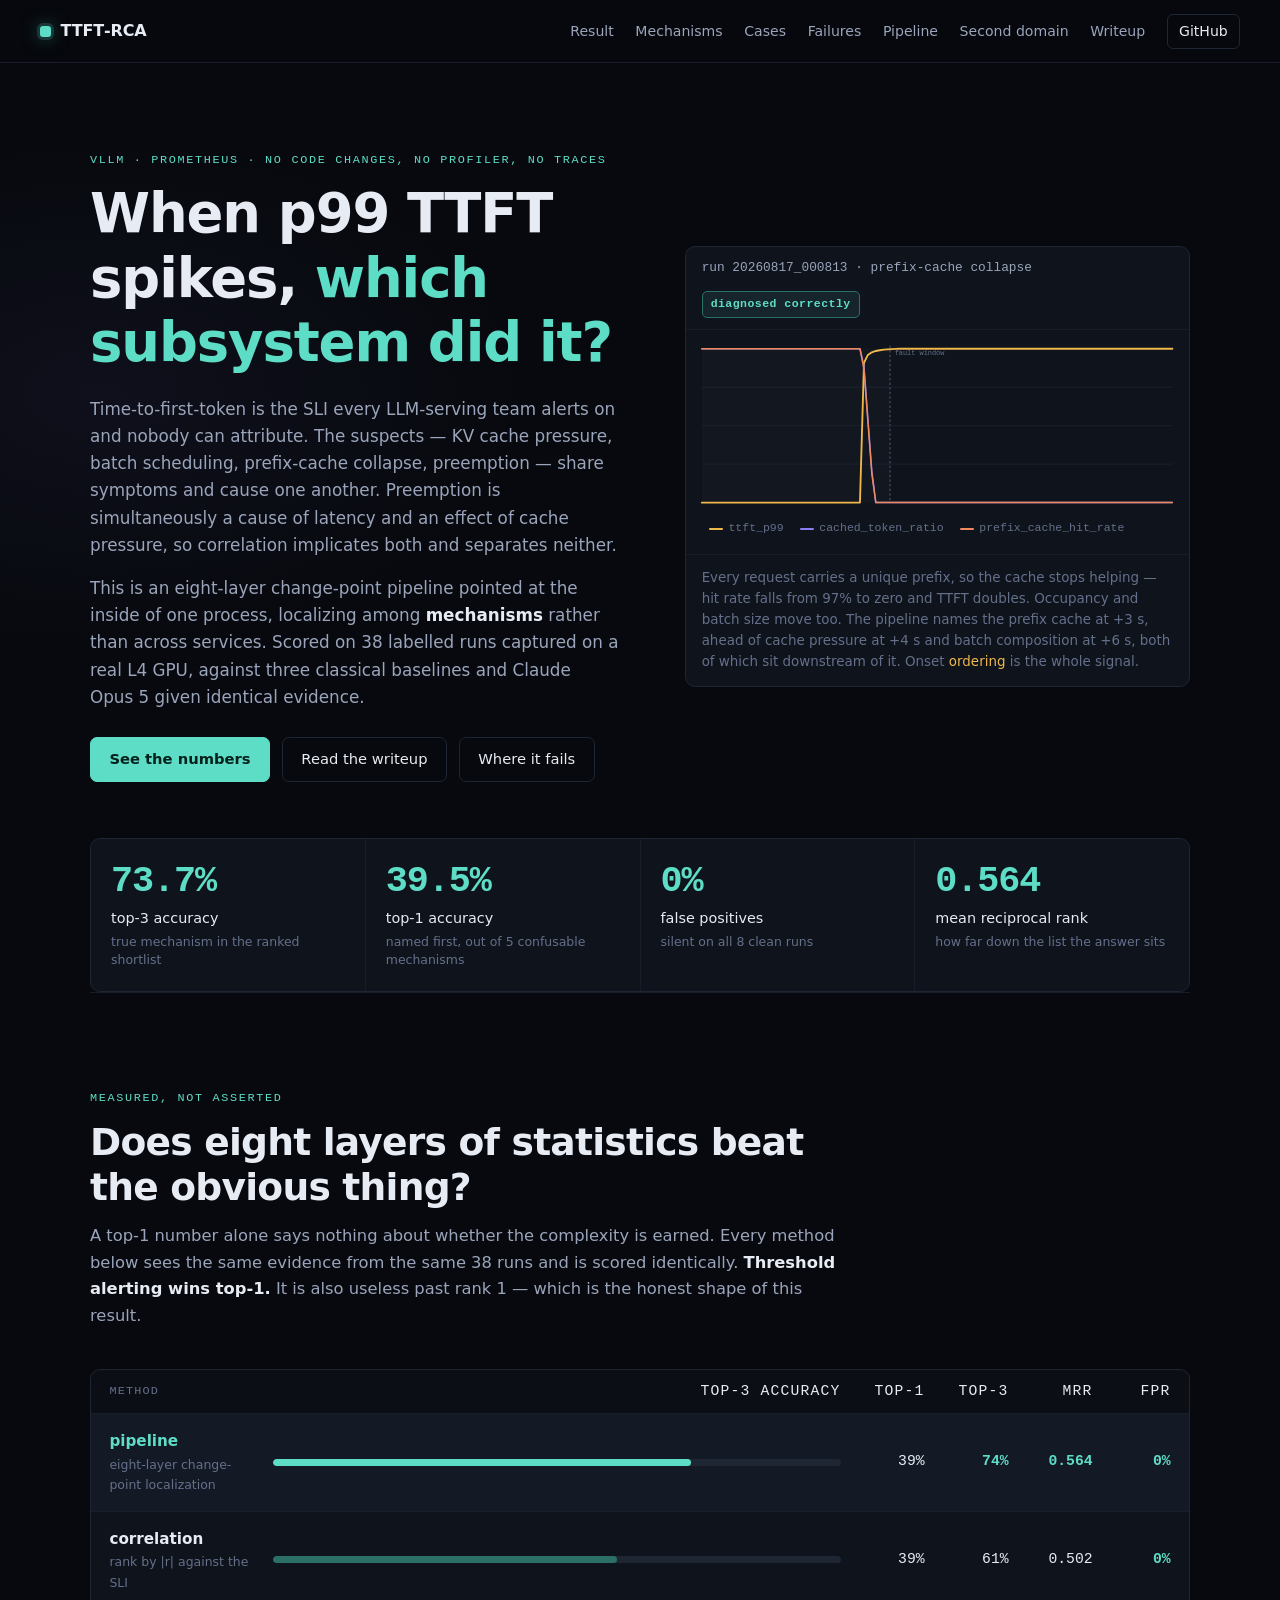
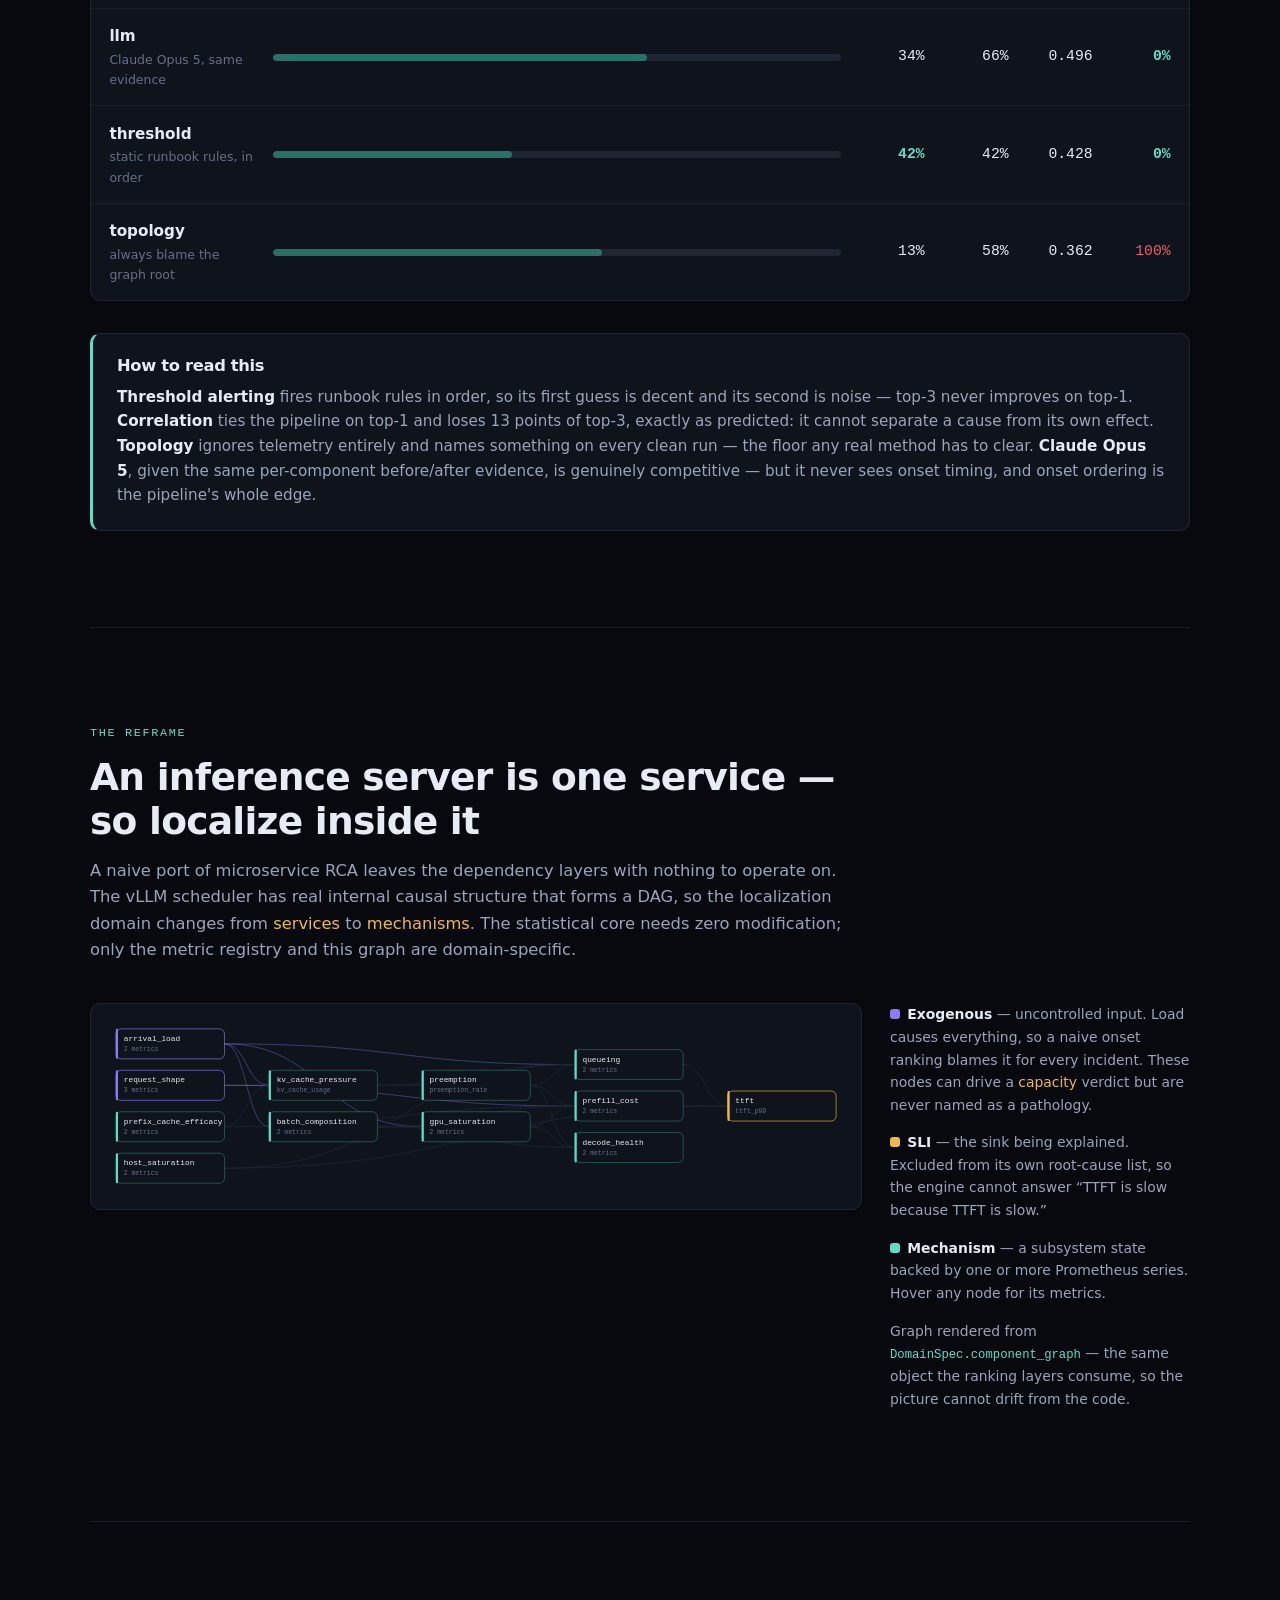
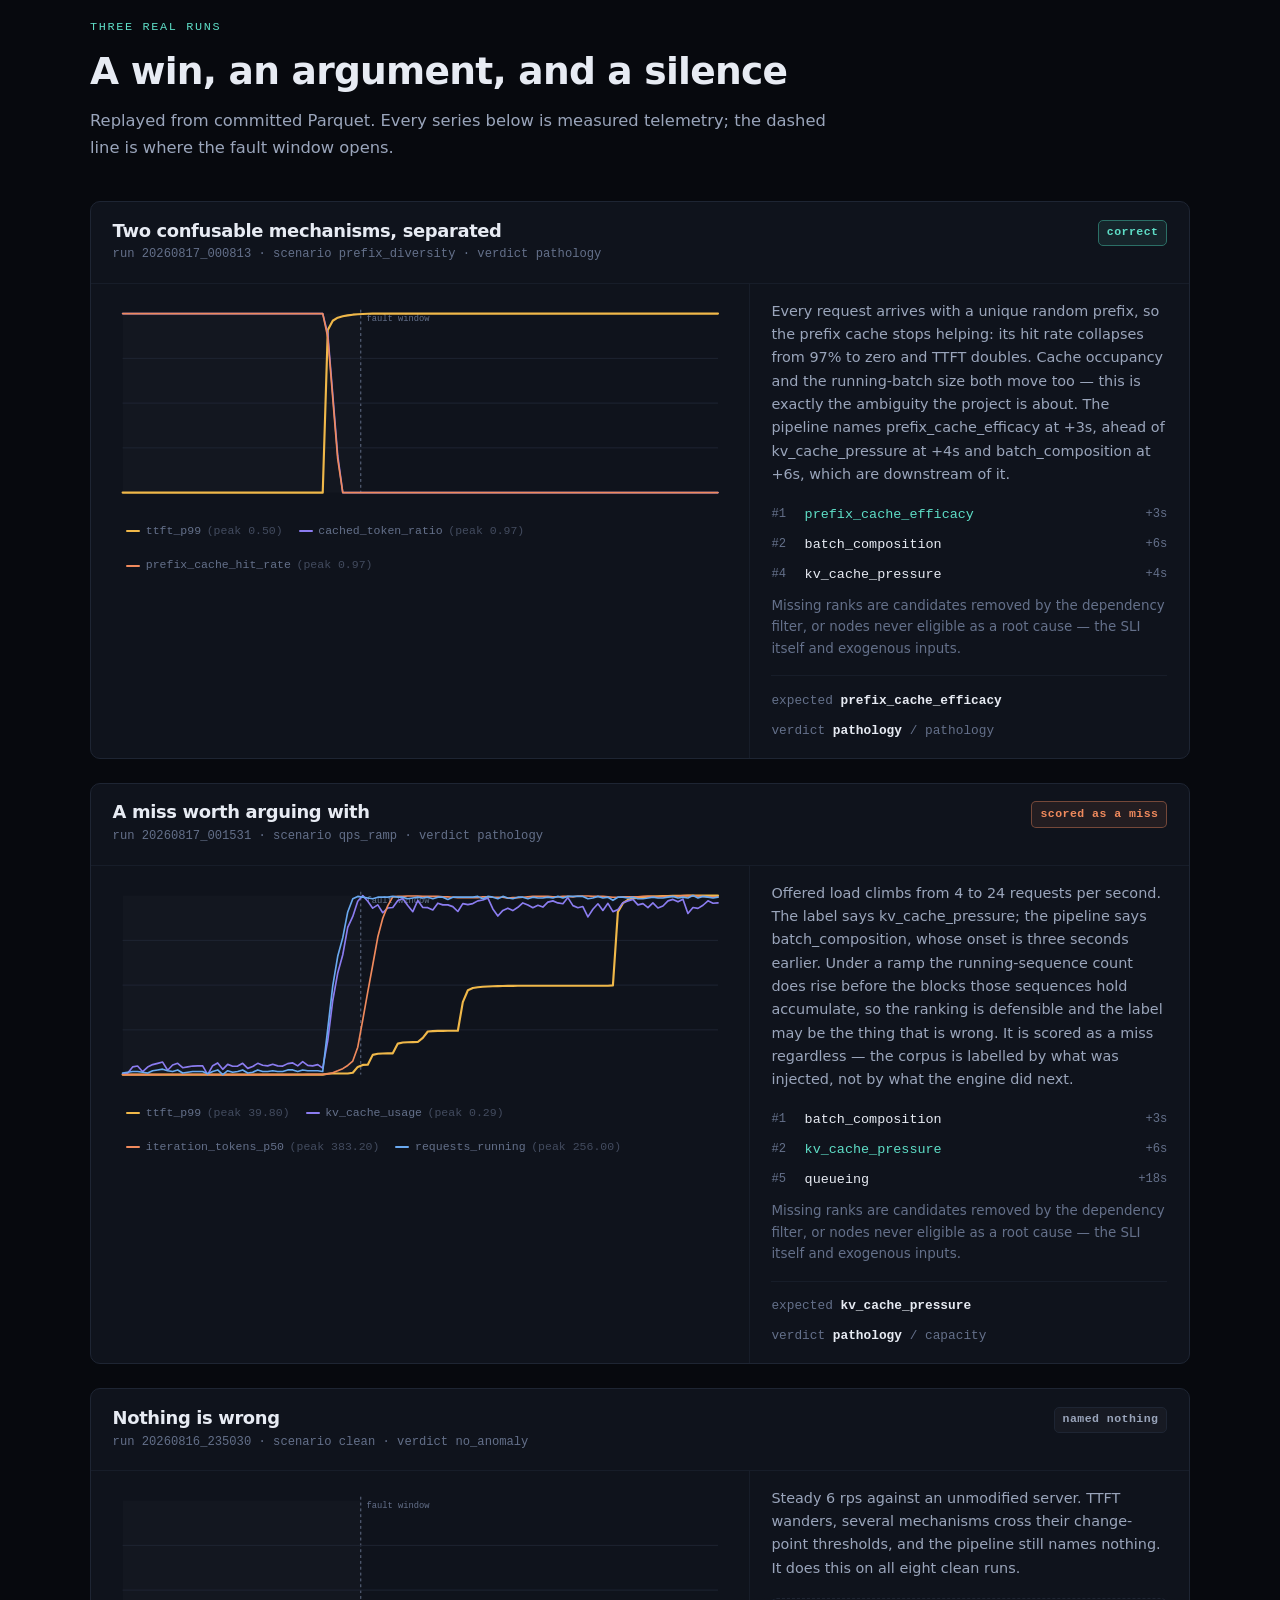
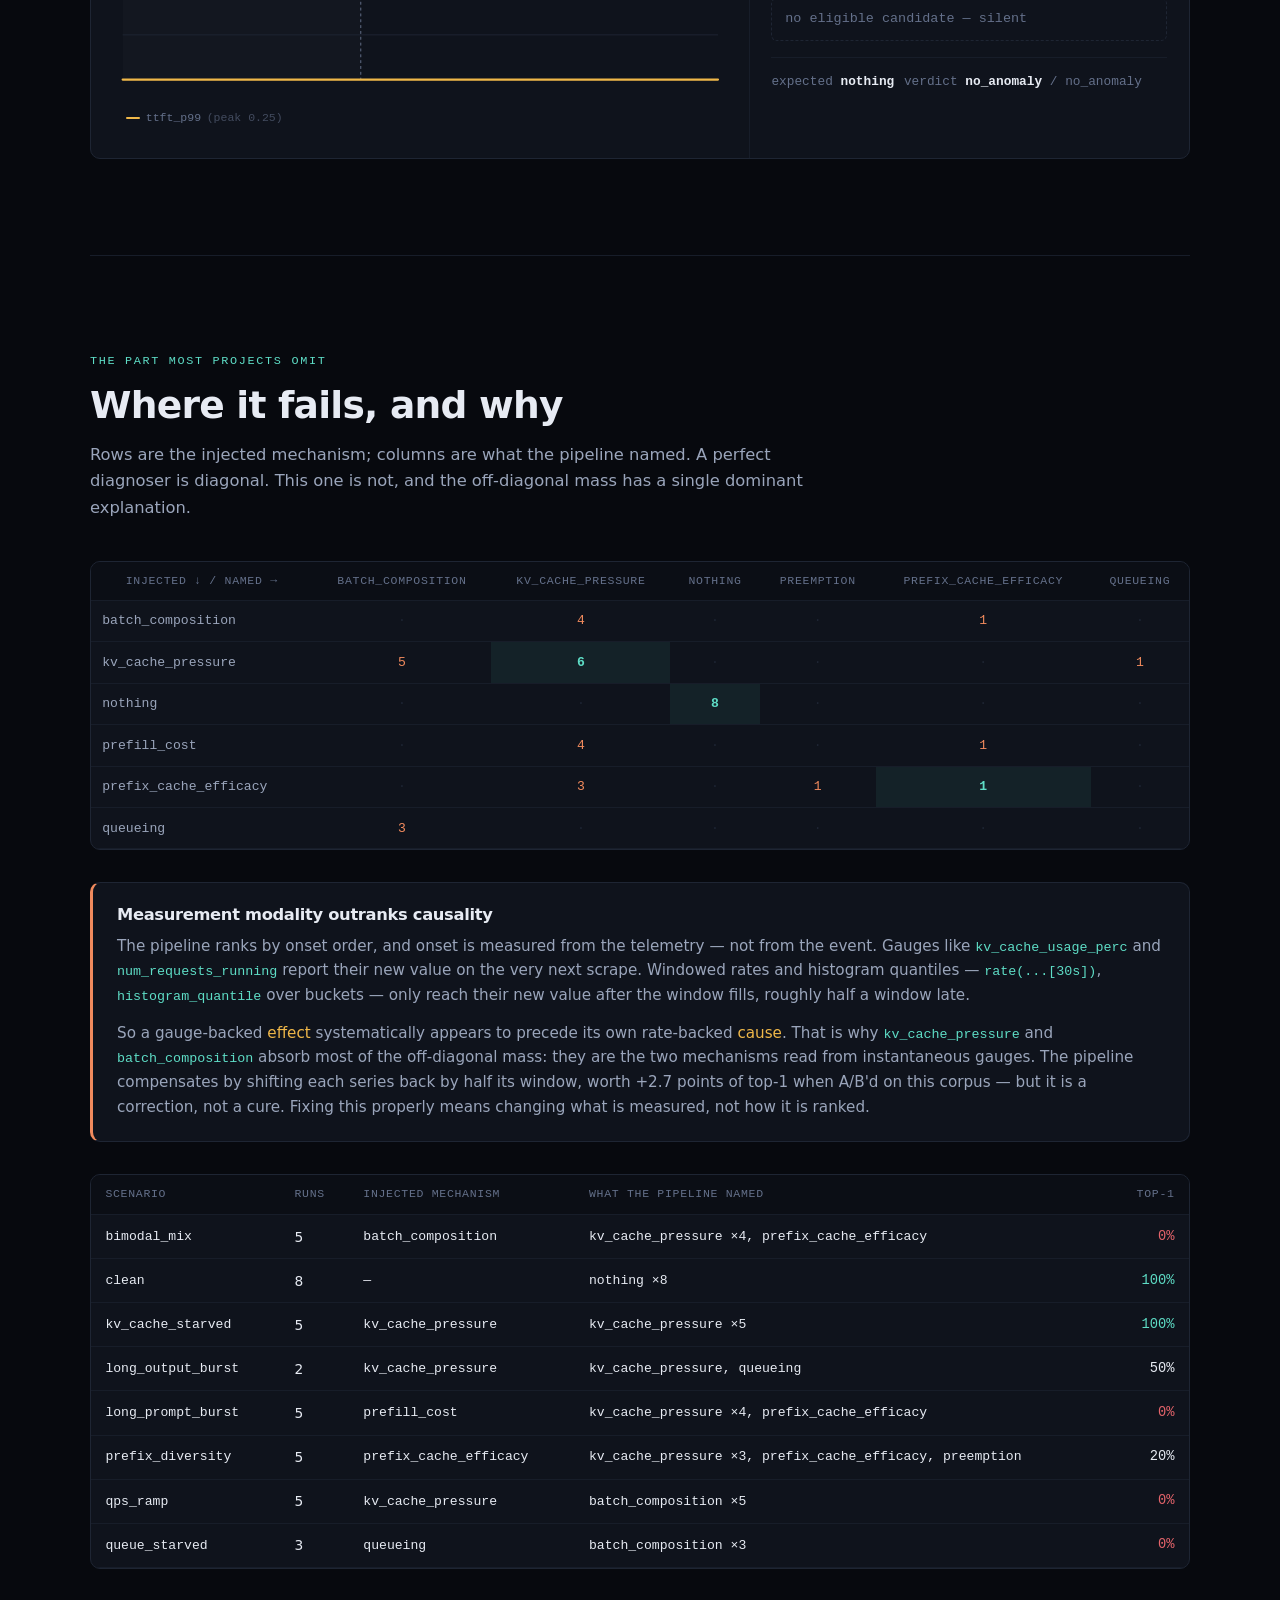
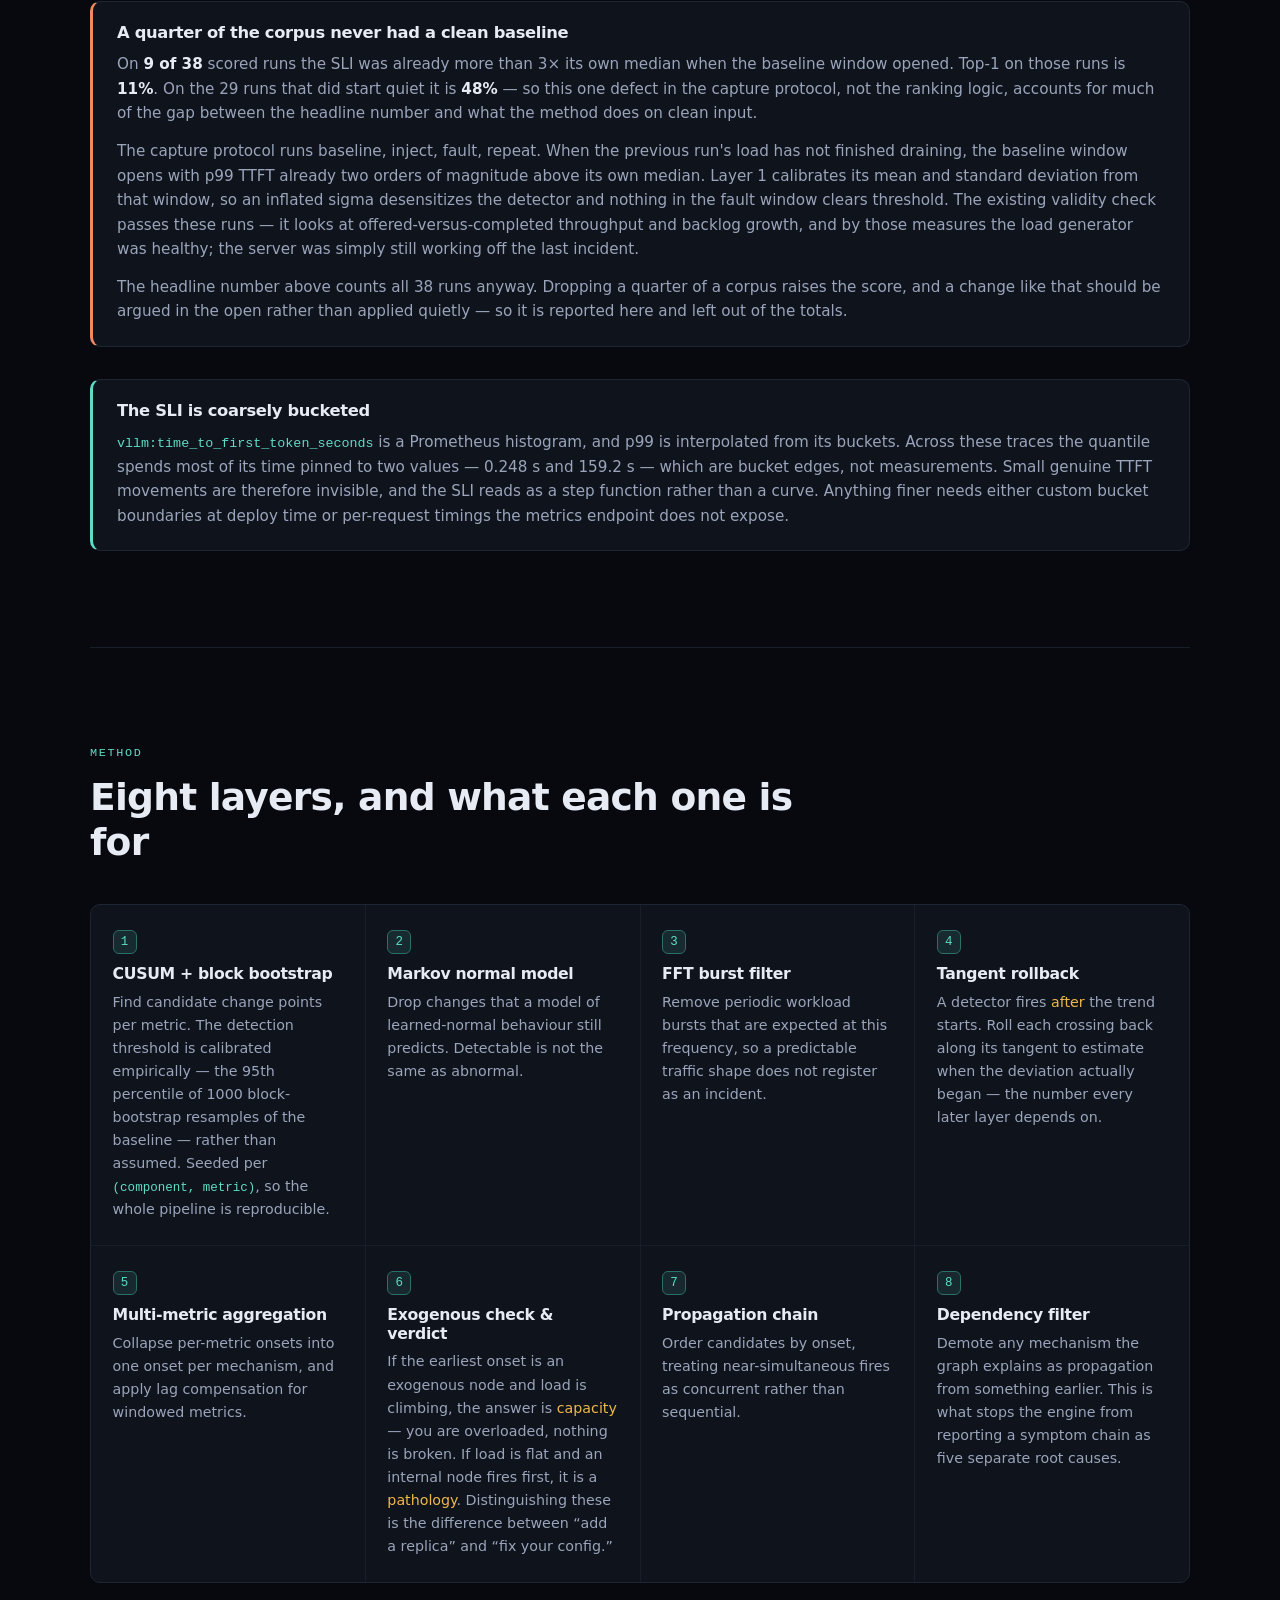
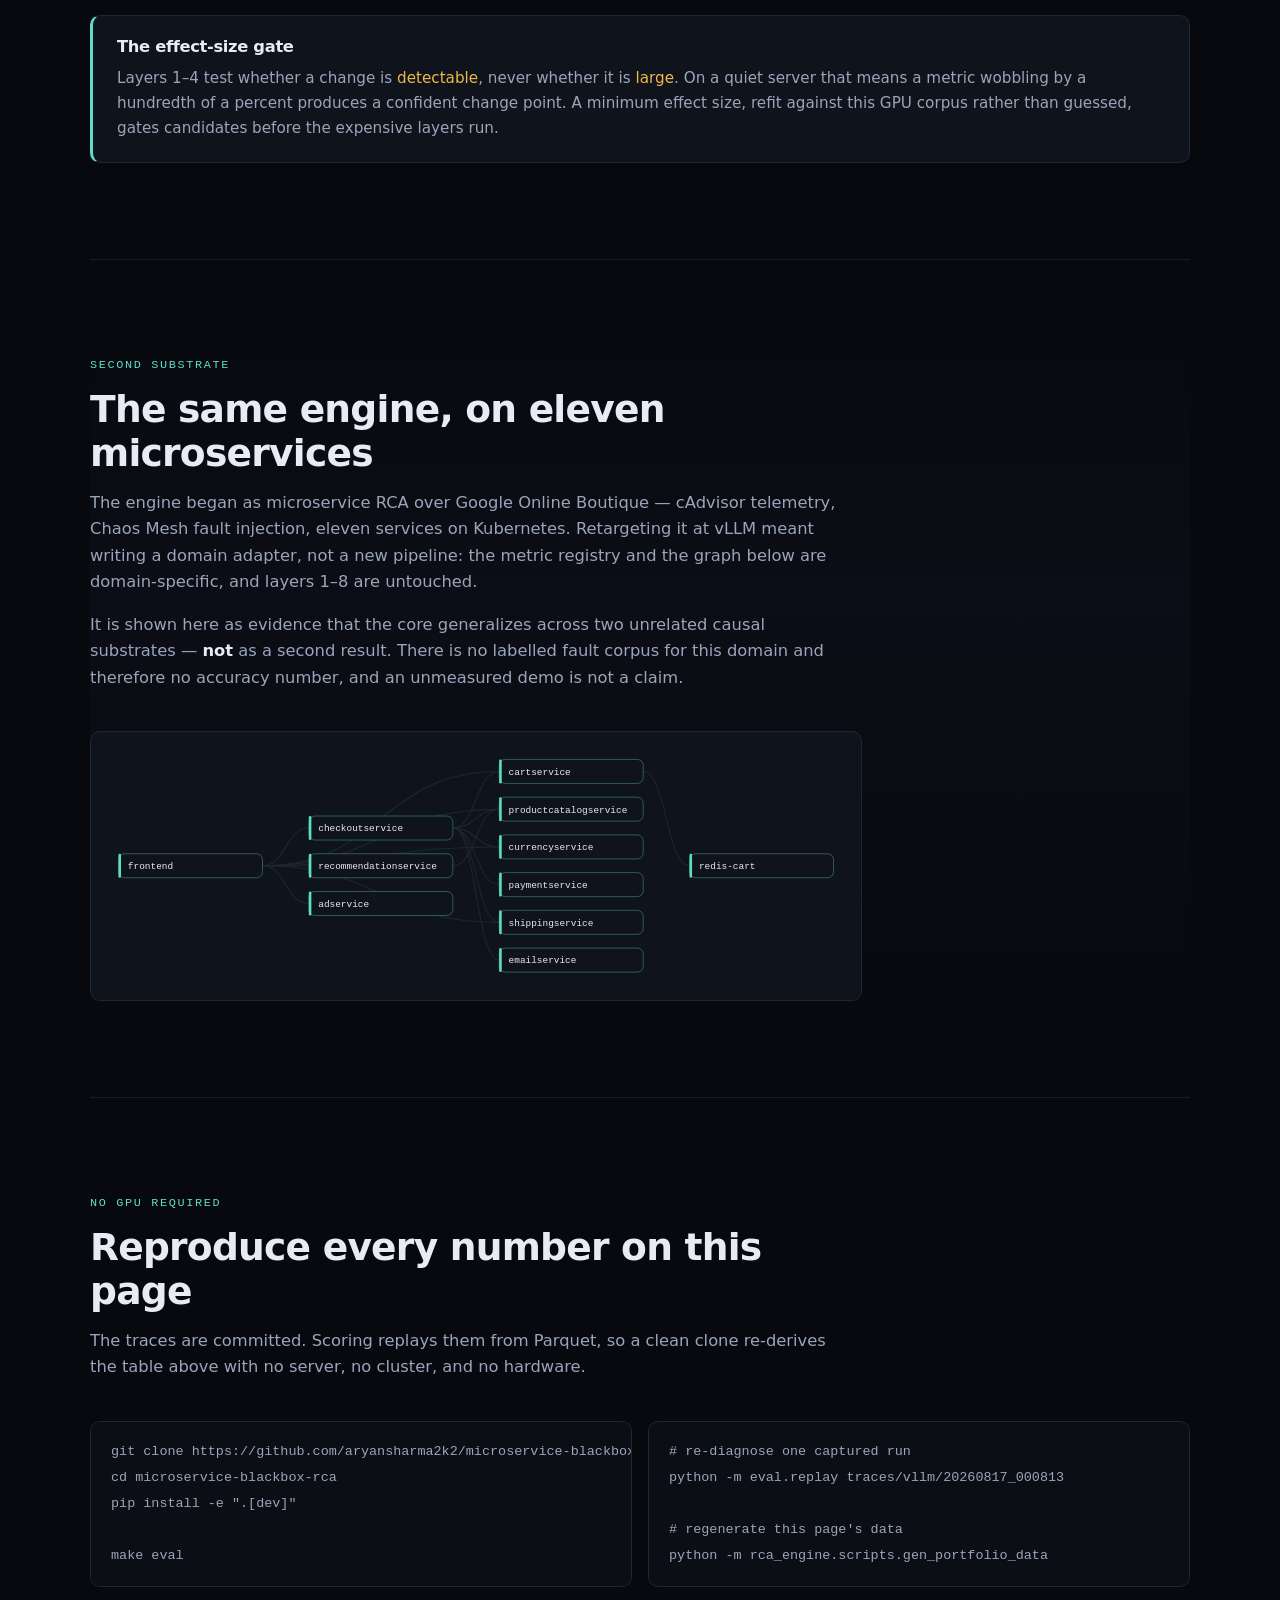
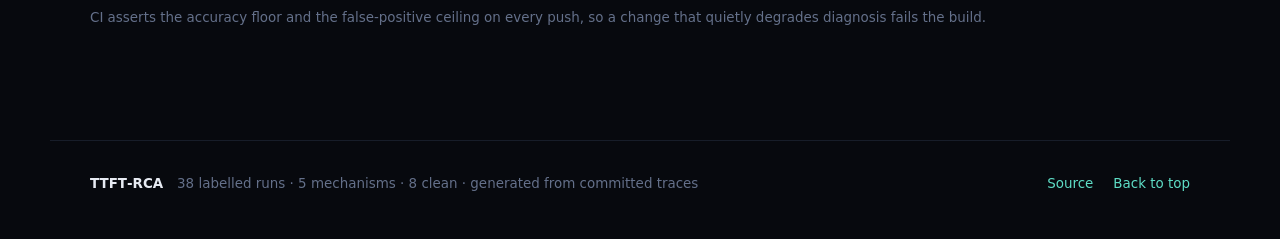
==== commit ae0decf9: "rebuilt the dashboard from real traces, added the writeup" ====
--- a/portfolio/index.html
+++ b/portfolio/index.html
@@ -3,128 +3,366 @@
   <head>
     <meta charset="utf-8">
     <meta name="viewport" content="width=device-width, initial-scale=1">
-    <meta name="description" content="Interactive portfolio demo for black-box root-cause analysis on microservices.">
-    <title>Microservice Black-Box RCA</title>
+    <meta name="description" content="Root-cause localization inside a vLLM inference server: which subsystem made p99 TTFT spike, measured against threshold alerting, correlation, and a frontier model.">
+    <title>TTFT-RCA — Root-cause localization inside an LLM inference server</title>
     <link rel="stylesheet" href="./styles.css">
   </head>
   <body>
     <header class="topbar">
-      <a class="brand" href="#overview" aria-label="Microservice Black-Box RCA home">
+      <a class="brand" href="#top">
         <span class="brand-mark" aria-hidden="true"></span>
-        <span>Black-Box RCA</span>
+        <span>TTFT&#8209;RCA</span>
       </a>
-      <nav class="nav" aria-label="Dashboard sections">
-        <a href="#experiment">Experiment</a>
-        <a href="#graph">Graph</a>
+      <nav class="nav" aria-label="Sections">
+        <a href="#result">Result</a>
+        <a href="#graph">Mechanisms</a>
+        <a href="#cases">Cases</a>
+        <a href="#failure">Failures</a>
         <a href="#pipeline">Pipeline</a>
-        <a href="#reproduce">Reproduce</a>
-        <a class="github-link" href="https://github.com/aryansharma2k2/microservice-blackbox-rca" target="_blank" rel="noreferrer">GitHub</a>
+        <a href="#boutique">Second domain</a>
+        <a href="./writeup.html">Writeup</a>
+        <a class="ghost" href="https://github.com/aryansharma2k2/microservice-blackbox-rca">GitHub</a>
       </nav>
     </header>
 
-    <main>
-      <section id="overview" class="overview-band">
-        <div class="overview-copy">
-          <p class="eyebrow">Kubernetes fault injection + Prometheus telemetry</p>
-          <h1>Microservice Black-Box RCA</h1>
+    <main id="top">
+      <!-- ————————————————————————————— hero -->
+      <section class="hero">
+        <div class="hero-copy">
+          <p class="eyebrow">vLLM · Prometheus · no code changes, no profiler, no traces</p>
+          <h1>When p99 TTFT spikes, <em>which subsystem did it?</em></h1>
           <p class="lede">
-            A deployed research dashboard for an FChain-style root-cause analysis engine,
-            built from a real Online Boutique chaos experiment.
-          </p>
-          <div class="stat-strip" aria-label="Experiment summary">
-            <div>
-              <strong id="stat-fault">-</strong>
-              <span>fault</span>
-            </div>
-            <div>
-              <strong id="stat-latency">-</strong>
-              <span>diagnosis latency</span>
-            </div>
-            <div>
-              <strong id="stat-runtime">-</strong>
-              <span>RCA runtime</span>
-            </div>
+            Time-to-first-token is the SLI every LLM-serving team alerts on and
+            nobody can attribute. The suspects — KV&nbsp;cache pressure, batch
+            scheduling, prefix-cache collapse, preemption — share symptoms and
+            cause one another. Preemption is simultaneously a cause of latency
+            and an effect of cache pressure, so correlation implicates both and
+            separates neither.
+          </p>
+          <p class="lede">
+            This is an eight-layer change-point pipeline pointed at the inside
+            of one process, localizing among <strong>mechanisms</strong> rather
+            than across services. Scored on
+            <span data-bind="runsScored">—</span> labelled runs captured on a
+            real L4 GPU, against three classical baselines and Claude Opus&nbsp;5
+            given identical evidence.
+          </p>
+          <div class="hero-actions">
+            <a class="btn primary" href="#result">See the numbers</a>
+            <a class="btn" href="./writeup.html">Read the writeup</a>
+            <a class="btn" href="#failure">Where it fails</a>
           </div>
         </div>
-        <div class="signal-panel" aria-label="Latency signal overview">
-          <div class="panel-head">
-            <span>frontend p95 SLO</span>
-            <strong id="slo-threshold">-</strong>
-          </div>
-          <svg id="hero-chart" class="hero-chart" viewBox="0 0 620 280" role="img" aria-label="Latency signal crossing the SLO threshold"></svg>
-        </div>
-      </section>
-
-      <section id="experiment" class="section">
-        <div class="section-head">
-          <p class="eyebrow">Run 20260423_155718</p>
-          <h2>Experiment Replay</h2>
-        </div>
-        <div class="experiment-grid">
-          <div class="panel">
-            <div class="panel-head">
-              <span>timeline</span>
-              <strong id="trigger-mode">-</strong>
-            </div>
-            <ol id="timeline" class="timeline"></ol>
-          </div>
-          <div class="panel">
-            <div class="panel-head">
-              <span>ranked suspects</span>
-              <strong>top 3</strong>
-            </div>
-            <div id="ranking" class="ranking"></div>
-          </div>
-        </div>
-      </section>
-
-      <section class="section">
-        <div class="section-head">
-          <p class="eyebrow">Telemetry</p>
-          <h2>Metric Evidence</h2>
-        </div>
-        <div id="metric-grid" class="metric-grid"></div>
-      </section>
-
+
+        <figure class="hero-panel">
+          <figcaption class="panel-head">
+            <span>run <span data-bind="hero.runId" class="mono">—</span> · prefix-cache collapse</span>
+            <strong class="tag ok">diagnosed correctly</strong>
+          </figcaption>
+          <div id="hero-chart" class="chart-host"></div>
+          <p class="panel-foot">
+            Every request carries a unique prefix, so the cache stops helping —
+            hit rate falls from 97% to zero and TTFT doubles. Occupancy and
+            batch size move too. The pipeline names the prefix cache at
+            +3&nbsp;s, ahead of cache pressure at +4&nbsp;s and batch
+            composition at +6&nbsp;s, both of which sit downstream of it. Onset
+            <em>ordering</em> is the whole signal.
+          </p>
+        </figure>
+      </section>
+
+      <!-- ————————————————————————————— headline stats -->
+      <section class="stat-band" aria-label="Headline results">
+        <div class="stat">
+          <strong data-bind="headline.top3">—</strong>
+          <span>top-3 accuracy</span>
+          <small>true mechanism in the ranked shortlist</small>
+        </div>
+        <div class="stat">
+          <strong data-bind="headline.top1">—</strong>
+          <span>top-1 accuracy</span>
+          <small>named first, out of 5 confusable mechanisms</small>
+        </div>
+        <div class="stat">
+          <strong data-bind="headline.fpr">—</strong>
+          <span>false positives</span>
+          <small data-bind="fprNote">—</small>
+        </div>
+        <div class="stat">
+          <strong data-bind="headline.mrr">—</strong>
+          <span>mean reciprocal rank</span>
+          <small>how far down the list the answer sits</small>
+        </div>
+      </section>
+
+      <!-- ————————————————————————————— result -->
+      <section id="result" class="section">
+        <div class="section-head">
+          <p class="eyebrow">Measured, not asserted</p>
+          <h2>Does eight layers of statistics beat the obvious thing?</h2>
+          <p class="sub">
+            A top-1 number alone says nothing about whether the complexity is
+            earned. Every method below sees the same evidence from the same
+            <span data-bind="runsScored">—</span> runs and is scored identically.
+            <strong>Threshold alerting wins top-1.</strong> It is also useless
+            past rank&nbsp;1 — which is the honest shape of this result.
+          </p>
+        </div>
+        <div id="methods" class="methods"></div>
+        <div class="callout">
+          <h3>How to read this</h3>
+          <p>
+            <strong>Threshold alerting</strong> fires runbook rules in order, so
+            its first guess is decent and its second is noise — top-3 never
+            improves on top-1. <strong>Correlation</strong> ties the pipeline on
+            top-1 and loses 13 points of top-3, exactly as predicted: it cannot
+            separate a cause from its own effect. <strong>Topology</strong>
+            ignores telemetry entirely and names something on every clean run —
+            the floor any real method has to clear. <strong>Claude Opus 5</strong>,
+            given the same per-component before/after evidence, is genuinely
+            competitive — but it never sees onset timing, and onset ordering is
+            the pipeline's whole edge.
+          </p>
+        </div>
+      </section>
+
+      <!-- ————————————————————————————— mechanism graph -->
       <section id="graph" class="section">
         <div class="section-head">
-          <p class="eyebrow">Online Boutique</p>
-          <h2>Dependency Graph</h2>
+          <p class="eyebrow">The reframe</p>
+          <h2>An inference server is one service — so localize inside it</h2>
+          <p class="sub">
+            A naive port of microservice RCA leaves the dependency layers with
+            nothing to operate on. The vLLM scheduler has real internal causal
+            structure that forms a DAG, so the localization domain changes from
+            <em>services</em> to <em>mechanisms</em>. The statistical core needs
+            zero modification; only the metric registry and this graph are
+            domain-specific.
+          </p>
         </div>
         <div class="graph-wrap">
-          <svg id="dependency-graph" viewBox="0 0 1040 590" role="img" aria-label="Online Boutique dependency graph"></svg>
-        </div>
-      </section>
-
+          <div id="mechanism-graph" class="graph-host"></div>
+          <aside class="graph-legend">
+            <p><span class="key exo"></span><strong>Exogenous</strong> — uncontrolled input. Load causes everything, so a naive onset ranking blames it for every incident. These nodes can drive a <em>capacity</em> verdict but are never named as a pathology.</p>
+            <p><span class="key sli"></span><strong>SLI</strong> — the sink being explained. Excluded from its own root-cause list, so the engine cannot answer &ldquo;TTFT is slow because TTFT is slow.&rdquo;</p>
+            <p><span class="key mech"></span><strong>Mechanism</strong> — a subsystem state backed by one or more Prometheus series. Hover any node for its metrics.</p>
+            <p class="fine">Graph rendered from <code>DomainSpec.component_graph</code> — the same object the ranking layers consume, so the picture cannot drift from the code.</p>
+          </aside>
+        </div>
+      </section>
+
+      <!-- ————————————————————————————— case studies -->
+      <section id="cases" class="section">
+        <div class="section-head">
+          <p class="eyebrow">Three real runs</p>
+          <h2>A win, an argument, and a silence</h2>
+          <p class="sub">
+            Replayed from committed Parquet. Every series below is measured
+            telemetry; the dashed line is where the fault window opens.
+          </p>
+        </div>
+        <div id="case-list" class="cases"></div>
+      </section>
+
+      <!-- ————————————————————————————— failures -->
+      <section id="failure" class="section">
+        <div class="section-head">
+          <p class="eyebrow">The part most projects omit</p>
+          <h2>Where it fails, and why</h2>
+          <p class="sub">
+            Rows are the injected mechanism; columns are what the pipeline
+            named. A perfect diagnoser is diagonal. This one is not, and the
+            off-diagonal mass has a single dominant explanation.
+          </p>
+        </div>
+        <div id="confusion" class="confusion-wrap"></div>
+        <div class="callout warn">
+          <h3>Measurement modality outranks causality</h3>
+          <p>
+            The pipeline ranks by onset order, and onset is measured from the
+            telemetry — not from the event. Gauges like
+            <code>kv_cache_usage_perc</code> and <code>num_requests_running</code>
+            report their new value on the very next scrape. Windowed rates and
+            histogram quantiles — <code>rate(...[30s])</code>,
+            <code>histogram_quantile</code> over buckets — only reach their new
+            value after the window fills, roughly half a window late.
+          </p>
+          <p>
+            So a gauge-backed <em>effect</em> systematically appears to precede
+            its own rate-backed <em>cause</em>. That is why
+            <code>kv_cache_pressure</code> and <code>batch_composition</code>
+            absorb most of the off-diagonal mass: they are the two mechanisms
+            read from instantaneous gauges. The pipeline compensates by shifting
+            each series back by half its window, worth +2.7 points of top-1 when
+            A/B'd on this corpus — but it is a correction, not a cure. Fixing
+            this properly means changing what is measured, not how it is ranked.
+          </p>
+        </div>
+        <div id="scenarios" class="scenario-table"></div>
+
+        <div class="callout warn">
+          <h3>A quarter of the corpus never had a clean baseline</h3>
+          <p id="quiescence-copy">—</p>
+          <p>
+            The capture protocol runs baseline, inject, fault, repeat. When the
+            previous run's load has not finished draining, the baseline window
+            opens with p99 TTFT already two orders of magnitude above its own
+            median. Layer&nbsp;1 calibrates its mean and standard deviation from
+            that window, so an inflated sigma desensitizes the detector and
+            nothing in the fault window clears threshold. The existing validity
+            check passes these runs — it looks at offered-versus-completed
+            throughput and backlog growth, and by those measures the load
+            generator was healthy; the server was simply still working off the
+            last incident.
+          </p>
+          <p>
+            The headline number above counts all
+            <span data-bind="runsScored">—</span> runs anyway. Dropping a
+            quarter of a corpus raises the score, and a change like that should
+            be argued in the open rather than applied quietly — so it is
+            reported here and left out of the totals.
+          </p>
+        </div>
+
+        <div class="callout">
+          <h3>The SLI is coarsely bucketed</h3>
+          <p>
+            <code>vllm:time_to_first_token_seconds</code> is a Prometheus
+            histogram, and p99 is interpolated from its buckets. Across these
+            traces the quantile spends most of its time pinned to two values —
+            0.248&nbsp;s and 159.2&nbsp;s — which are bucket edges, not
+            measurements. Small genuine TTFT movements are therefore invisible,
+            and the SLI reads as a step function rather than a curve. Anything
+            finer needs either custom bucket boundaries at deploy time or
+            per-request timings the metrics endpoint does not expose.
+          </p>
+        </div>
+      </section>
+
+      <!-- ————————————————————————————— pipeline -->
       <section id="pipeline" class="section">
         <div class="section-head">
-          <p class="eyebrow">Algorithm</p>
-          <h2>RCA Pipeline</h2>
-        </div>
-        <div id="pipeline-steps" class="pipeline"></div>
-      </section>
-
-      <section id="reproduce" class="section reproduce">
-        <div class="section-head">
-          <p class="eyebrow">Reproducible locally</p>
-          <h2>Run The Real System</h2>
+          <p class="eyebrow">Method</p>
+          <h2>Eight layers, and what each one is for</h2>
+        </div>
+        <ol class="stages">
+          <li>
+            <span class="stage-n">1</span>
+            <h3>CUSUM + block bootstrap</h3>
+            <p>Find candidate change points per metric. The detection threshold is calibrated empirically — the 95th percentile of 1000 block-bootstrap resamples of the baseline — rather than assumed. Seeded per <code>(component, metric)</code>, so the whole pipeline is reproducible.</p>
+          </li>
+          <li>
+            <span class="stage-n">2</span>
+            <h3>Markov normal model</h3>
+            <p>Drop changes that a model of learned-normal behaviour still predicts. Detectable is not the same as abnormal.</p>
+          </li>
+          <li>
+            <span class="stage-n">3</span>
+            <h3>FFT burst filter</h3>
+            <p>Remove periodic workload bursts that are expected at this frequency, so a predictable traffic shape does not register as an incident.</p>
+          </li>
+          <li>
+            <span class="stage-n">4</span>
+            <h3>Tangent rollback</h3>
+            <p>A detector fires <em>after</em> the trend starts. Roll each crossing back along its tangent to estimate when the deviation actually began — the number every later layer depends on.</p>
+          </li>
+          <li>
+            <span class="stage-n">5</span>
+            <h3>Multi-metric aggregation</h3>
+            <p>Collapse per-metric onsets into one onset per mechanism, and apply lag compensation for windowed metrics.</p>
+          </li>
+          <li>
+            <span class="stage-n">6</span>
+            <h3>Exogenous check &amp; verdict</h3>
+            <p>If the earliest onset is an exogenous node and load is climbing, the answer is <em>capacity</em> — you are overloaded, nothing is broken. If load is flat and an internal node fires first, it is a <em>pathology</em>. Distinguishing these is the difference between &ldquo;add a replica&rdquo; and &ldquo;fix your config.&rdquo;</p>
+          </li>
+          <li>
+            <span class="stage-n">7</span>
+            <h3>Propagation chain</h3>
+            <p>Order candidates by onset, treating near-simultaneous fires as concurrent rather than sequential.</p>
+          </li>
+          <li>
+            <span class="stage-n">8</span>
+            <h3>Dependency filter</h3>
+            <p>Demote any mechanism the graph explains as propagation from something earlier. This is what stops the engine from reporting a symptom chain as five separate root causes.</p>
+          </li>
+        </ol>
+        <div class="callout">
+          <h3>The effect-size gate</h3>
+          <p>
+            Layers&nbsp;1–4 test whether a change is <em>detectable</em>, never
+            whether it is <em>large</em>. On a quiet server that means a metric
+            wobbling by a hundredth of a percent produces a confident change
+            point. A minimum effect size, refit against this GPU corpus rather
+            than guessed, gates candidates before the expensive layers run.
+          </p>
+        </div>
+      </section>
+
+      <!-- ————————————————————————————— boutique -->
+      <section id="boutique" class="section muted-section">
+        <div class="section-head">
+          <p class="eyebrow">Second substrate</p>
+          <h2>The same engine, on eleven microservices</h2>
+          <p class="sub">
+            The engine began as microservice RCA over Google Online Boutique —
+            cAdvisor telemetry, Chaos Mesh fault injection, eleven services on
+            Kubernetes. Retargeting it at vLLM meant writing a domain adapter,
+            not a new pipeline: the metric registry and the graph below are
+            domain-specific, and layers&nbsp;1&ndash;8 are untouched.
+          </p>
+          <p class="sub">
+            It is shown here as evidence that the core generalizes across two
+            unrelated causal substrates &mdash; <strong>not</strong> as a second
+            result. There is no labelled fault corpus for this domain and
+            therefore no accuracy number, and an unmeasured demo is not a claim.
+          </p>
+        </div>
+        <div class="graph-wrap">
+          <div id="boutique-graph" class="graph-host small"></div>
+        </div>
+      </section>
+
+      <!-- ————————————————————————————— reproduce -->
+      <section id="reproduce" class="section">
+        <div class="section-head">
+          <p class="eyebrow">No GPU required</p>
+          <h2>Reproduce every number on this page</h2>
+          <p class="sub">
+            The traces are committed. Scoring replays them from Parquet, so a
+            clean clone re-derives the table above with no server, no cluster,
+            and no hardware.
+          </p>
         </div>
         <div class="command-grid">
-          <pre><code>bash infra/deploy-boutique.sh
-bash infra/deploy-monitoring.sh
-bash infra/deploy-chaos-mesh.sh</code></pre>
-          <pre><code>python eval/run_experiment_slo.py \
-  --fault cpu_hog \
-  --service cartservice \
-  --duration 60</code></pre>
-        </div>
-        <p>
-          The hosted dashboard is static because free public hosting cannot run privileged
-          Kubernetes fault injection. The experiment runner remains available for local
-          kind or minikube clusters.
+          <pre><code>git clone https://github.com/aryansharma2k2/microservice-blackbox-rca
+cd microservice-blackbox-rca
+pip install -e ".[dev]"
+
+make eval</code></pre>
+          <pre><code># re-diagnose one captured run
+python -m eval.replay traces/vllm/<span data-bind="hero.runId">—</span>
+
+# regenerate this page's data
+python -m rca_engine.scripts.gen_portfolio_data</code></pre>
+        </div>
+        <p class="fine">
+          CI asserts the accuracy floor and the false-positive ceiling on every
+          push, so a change that quietly degrades diagnosis fails the build.
         </p>
       </section>
     </main>
+
+    <footer class="footer">
+      <div>
+        <strong>TTFT&#8209;RCA</strong>
+        <span data-bind="footer.provenance">—</span>
+      </div>
+      <div class="footer-links">
+        <a href="https://github.com/aryansharma2k2/microservice-blackbox-rca">Source</a>
+        <a href="#top">Back to top</a>
+      </div>
+    </footer>
 
     <script src="./app.js"></script>
   </body>
--- a/portfolio/styles.css
+++ b/portfolio/styles.css
@@ -1,520 +1,354 @@
+/* ==========================================================================
+   TTFT-RCA dashboard
+   Dark, instrument-panel palette: this is a telemetry result, and it should
+   read like one. Data is monospace throughout; prose is not.
+   ========================================================================== */
+
 :root {
-  --bg: #f7f8f4;
-  --ink: #16211c;
-  --muted: #5c6a63;
-  --line: #d9ded5;
-  --panel: #ffffff;
-  --green: #2f7d58;
-  --teal: #167882;
-  --blue: #315f9f;
-  --coral: #c95f45;
-  --amber: #b88726;
-  --shadow: 0 18px 50px rgba(25, 35, 30, 0.09);
-}
-
-* {
-  box-sizing: border-box;
-}
-
-html {
-  scroll-behavior: smooth;
-}
+  --ink:        #07090e;
+  --ink-2:      #0b0e15;
+  --panel:      #0f131c;
+  --panel-2:    #141926;
+  --line:       #1e2533;
+  --line-soft:  #171d29;
+
+  --text:       #e7ebf3;
+  --text-2:     #9aa5bb;
+  --text-3:     #64708a;
+
+  --signal:     #5eddc6;   /* the pipeline / primary accent */
+  --signal-dim: #2b6f66;
+  --sli:        #f0b849;   /* the SLI being explained */
+  --warn:       #f08a5d;
+  --bad:        #e5646b;
+  --exo:        #8b7cf0;   /* exogenous nodes */
+
+  --mono: ui-monospace, "SF Mono", "JetBrains Mono", Menlo, Consolas, monospace;
+  --sans: "Inter", -apple-system, BlinkMacSystemFont, "Segoe UI", system-ui, sans-serif;
+
+  --maxw: 1180px;
+  --r: 10px;
+}
+
+* { box-sizing: border-box; }
+
+html { scroll-behavior: smooth; scroll-padding-top: 76px; }
 
 body {
   margin: 0;
-  color: var(--ink);
-  background: var(--bg);
-  font-family: Inter, ui-sans-serif, system-ui, -apple-system, BlinkMacSystemFont, "Segoe UI", sans-serif;
-}
-
-a {
-  color: inherit;
-  text-decoration: none;
-}
-
+  background: var(--ink);
+  color: var(--text);
+  font-family: var(--sans);
+  font-size: 16px;
+  line-height: 1.62;
+  -webkit-font-smoothing: antialiased;
+  /* A faint vertical gradient keeps the very long page from reading flat. */
+  background-image:
+    radial-gradient(900px 480px at 78% -8%, rgba(94, 221, 198, .07), transparent 65%),
+    radial-gradient(700px 420px at 8% 4%, rgba(139, 124, 240, .06), transparent 62%);
+  background-repeat: no-repeat;
+}
+
+h1, h2, h3 { line-height: 1.18; letter-spacing: -.02em; margin: 0; }
+p { margin: 0 0 1rem; }
+a { color: var(--signal); text-decoration: none; }
+a:hover { text-decoration: underline; }
+code { font-family: var(--mono); font-size: .88em; color: var(--signal); }
+em { font-style: normal; color: var(--sli); }
+strong { color: var(--text); font-weight: 600; }
+
+.mono { font-family: var(--mono); }
+.fine { color: var(--text-3); font-size: .84rem; line-height: 1.6; }
+
+/* ————————————————————————————————————————————————— topbar */
 .topbar {
-  position: sticky;
-  top: 0;
-  z-index: 10;
-  display: flex;
-  align-items: center;
-  justify-content: space-between;
-  gap: 20px;
-  min-height: 64px;
-  padding: 0 28px;
-  background: rgba(247, 248, 244, 0.92);
-  border-bottom: 1px solid var(--line);
-  backdrop-filter: blur(16px);
-}
-
-.brand,
-.nav {
-  display: flex;
-  align-items: center;
-}
-
+  position: sticky; top: 0; z-index: 50;
+  display: flex; align-items: center; justify-content: space-between;
+  gap: 1.5rem;
+  padding: .85rem clamp(1rem, 4vw, 2.5rem);
+  background: rgba(7, 9, 14, .82);
+  backdrop-filter: blur(14px);
+  border-bottom: 1px solid var(--line-soft);
+}
 .brand {
-  gap: 10px;
-  font-weight: 800;
-}
-
+  display: inline-flex; align-items: center; gap: .6rem;
+  color: var(--text); font-weight: 650; letter-spacing: -.01em;
+}
+.brand:hover { text-decoration: none; }
 .brand-mark {
-  width: 18px;
-  height: 18px;
-  border-radius: 5px;
-  background: conic-gradient(from 120deg, var(--green), var(--teal), var(--coral), var(--green));
-}
-
-.nav {
-  gap: 18px;
-  color: var(--muted);
-  font-size: 14px;
-  font-weight: 700;
-}
-
-.nav a:hover {
-  color: var(--ink);
-}
-
-.github-link {
-  padding: 8px 12px;
-  color: #fff;
-  background: var(--ink);
-  border-radius: 999px;
-}
-
-.github-link:hover {
-  color: #fff;
-  background: var(--green);
-}
-
-main {
+  width: 11px; height: 11px; border-radius: 3px;
+  background: var(--signal);
+  box-shadow: 0 0 0 3px rgba(94, 221, 198, .16), 0 0 18px rgba(94, 221, 198, .5);
+}
+.nav { display: flex; align-items: center; gap: 1.35rem; flex-wrap: wrap; }
+.nav a { color: var(--text-2); font-size: .88rem; }
+.nav a:hover { color: var(--text); text-decoration: none; }
+.nav .ghost {
+  padding: .32rem .7rem; border: 1px solid var(--line);
+  border-radius: 6px; color: var(--text);
+}
+.nav .ghost:hover { border-color: var(--signal-dim); background: var(--panel); }
+
+/* ————————————————————————————————————————————————— layout */
+main { max-width: var(--maxw); margin: 0 auto; padding: 0 clamp(1rem, 4vw, 2.5rem); }
+
+.section { padding: clamp(3.5rem, 8vw, 6rem) 0; border-top: 1px solid var(--line-soft); }
+.section-head { max-width: 74ch; margin-bottom: 2.5rem; }
+.section-head h2 { font-size: clamp(1.7rem, 3.4vw, 2.35rem); margin-bottom: .9rem; }
+.section-head .sub { color: var(--text-2); font-size: 1.02rem; }
+
+.eyebrow {
+  font-family: var(--mono); font-size: .74rem; letter-spacing: .14em;
+  text-transform: uppercase; color: var(--signal);
+  margin: 0 0 .75rem;
+}
+
+/* ————————————————————————————————————————————————— hero */
+.hero {
+  display: grid; grid-template-columns: minmax(0, 1.05fr) minmax(0, 1fr);
+  gap: clamp(2rem, 5vw, 4rem); align-items: center;
+  padding: clamp(3rem, 8vw, 5.5rem) 0 clamp(2.5rem, 5vw, 3.5rem);
+}
+.hero h1 {
+  font-size: clamp(2.1rem, 5.2vw, 3.4rem);
+  margin-bottom: 1.3rem;
+}
+.hero h1 em { color: var(--signal); }
+.hero .lede { color: var(--text-2); font-size: 1.05rem; max-width: 62ch; }
+.hero-actions { display: flex; gap: .75rem; flex-wrap: wrap; margin-top: 1.6rem; }
+.btn {
+  display: inline-flex; align-items: center; padding: .62rem 1.15rem;
+  border: 1px solid var(--line); border-radius: 7px;
+  color: var(--text); font-size: .92rem; font-weight: 520;
+}
+.btn:hover { border-color: var(--signal-dim); background: var(--panel); text-decoration: none; }
+.btn.primary {
+  background: var(--signal); border-color: var(--signal); color: #04211d; font-weight: 620;
+}
+.btn.primary:hover { background: #7ce9d5; border-color: #7ce9d5; }
+
+.hero-panel {
+  margin: 0; background: var(--panel); border: 1px solid var(--line);
+  border-radius: var(--r); overflow: hidden;
+}
+.panel-head {
+  display: flex; align-items: center; justify-content: space-between; gap: .75rem;
+  flex-wrap: wrap;
+  padding: .7rem 1rem; border-bottom: 1px solid var(--line-soft);
+  font-size: .8rem; color: var(--text-2); font-family: var(--mono);
+}
+.panel-foot {
+  margin: 0; padding: .85rem 1rem; border-top: 1px solid var(--line-soft);
+  font-size: .84rem; color: var(--text-3); line-height: 1.55;
+}
+.tag {
+  font-family: var(--mono); font-size: .72rem; letter-spacing: .04em;
+  padding: .18rem .5rem; border-radius: 5px; border: 1px solid;
+  white-space: nowrap; flex: none;
+}
+.tag.ok   { color: var(--signal); border-color: var(--signal-dim); background: rgba(94,221,198,.09); }
+.tag.miss { color: var(--warn);   border-color: rgba(240,138,93,.4); background: rgba(240,138,93,.09); }
+.tag.null { color: var(--text-2); border-color: var(--line); background: rgba(255,255,255,.03); }
+
+.chart-host { padding: .5rem .35rem .1rem; }
+.chart-host svg { display: block; width: 100%; height: auto; }
+
+/* ————————————————————————————————————————————————— stat band */
+.stat-band {
+  display: grid; grid-template-columns: repeat(4, minmax(0, 1fr));
+  gap: 1px; background: var(--line-soft);
+  border: 1px solid var(--line); border-radius: var(--r); overflow: hidden;
+}
+.stat { background: var(--panel); padding: 1.35rem 1.25rem; }
+.stat strong {
+  display: block; font-family: var(--mono); font-size: clamp(1.7rem, 3.6vw, 2.3rem);
+  font-weight: 600; color: var(--signal); letter-spacing: -.03em; line-height: 1.1;
+}
+.stat span { display: block; margin-top: .35rem; font-size: .9rem; color: var(--text); }
+.stat small { display: block; margin-top: .2rem; font-size: .78rem; color: var(--text-3); line-height: 1.45; }
+
+/* ————————————————————————————————————————————————— methods table */
+.methods { display: flex; flex-direction: column; gap: 1px; background: var(--line-soft);
+  border: 1px solid var(--line); border-radius: var(--r); overflow: hidden; }
+.method-row {
+  display: grid; align-items: center; gap: 1rem;
+  grid-template-columns: 148px minmax(0, 1fr) 68px 68px 68px 62px;
+  padding: .95rem 1.15rem; background: var(--panel);
+}
+.method-row.head {
+  background: var(--ink-2); font-family: var(--mono); font-size: .74rem;
+  letter-spacing: .1em; text-transform: uppercase; color: var(--text-3);
+  padding-top: .6rem; padding-bottom: .6rem;
+}
+.method-row.is-pipeline { background: var(--panel-2); }
+.method-name { display: flex; flex-direction: column; align-items: flex-start; gap: 1px; min-width: 0; }
+.method-name b { font-weight: 600; font-size: .95rem; }
+.method-row.is-pipeline .method-name b { color: var(--signal); }
+.method-note { font-size: .78rem; color: var(--text-3); }
+.bar { position: relative; height: 7px; border-radius: 4px; background: var(--line); overflow: hidden; }
+.bar i { position: absolute; inset: 0 auto 0 0; border-radius: 4px; background: var(--signal-dim); }
+.method-row.is-pipeline .bar i { background: var(--signal); }
+.num { font-family: var(--mono); font-size: .92rem; text-align: right; color: var(--text); }
+.num.dim { color: var(--text-3); }
+.num.best { color: var(--signal); font-weight: 600; }
+.num.bad  { color: var(--bad); }
+
+/* ————————————————————————————————————————————————— callouts */
+.callout {
+  margin-top: 2rem; padding: 1.35rem 1.5rem;
+  background: var(--panel); border: 1px solid var(--line);
+  border-left: 3px solid var(--signal); border-radius: var(--r);
+}
+.callout.warn { border-left-color: var(--warn); }
+.callout h3 { font-size: 1.02rem; margin-bottom: .6rem; }
+.callout p { color: var(--text-2); font-size: .95rem; margin-bottom: .8rem; }
+.callout p:last-child { margin-bottom: 0; }
+
+/* ————————————————————————————————————————————————— graphs */
+.graph-wrap { display: grid; grid-template-columns: minmax(0, 1fr) 300px; gap: 1.75rem; align-items: start; }
+.graph-host {
+  background: var(--panel); border: 1px solid var(--line);
+  border-radius: var(--r); padding: .75rem; overflow-x: auto;
+}
+.graph-host svg { display: block; width: 100%; height: auto; min-width: 620px; }
+.graph-legend p { font-size: .87rem; color: var(--text-2); margin-bottom: .95rem; }
+.key {
+  display: inline-block; width: 10px; height: 10px; border-radius: 3px;
+  margin-right: .45rem; vertical-align: baseline;
+}
+.key.exo  { background: var(--exo); }
+.key.sli  { background: var(--sli); }
+.key.mech { background: var(--signal); }
+
+.node-box { cursor: default; }
+.node-box rect { transition: fill .12s ease, stroke .12s ease; }
+.node-box:hover rect { fill: var(--panel-2); stroke: var(--signal); }
+.node-label { font-family: var(--mono); font-size: 11px; fill: var(--text); }
+.node-metrics { font-family: var(--mono); font-size: 9px; fill: var(--text-3); }
+.edge { stroke: var(--line); stroke-width: 1.2; fill: none; }
+.edge.from-exo { stroke: rgba(139,124,240,.45); }
+
+/* ————————————————————————————————————————————————— case studies */
+.cases { display: flex; flex-direction: column; gap: 1.5rem; }
+.case {
+  background: var(--panel); border: 1px solid var(--line); border-radius: var(--r);
   overflow: hidden;
 }
-
-.overview-band {
-  display: grid;
-  grid-template-columns: minmax(0, 0.9fr) minmax(380px, 1.1fr);
-  gap: 40px;
-  align-items: center;
-  min-height: calc(100vh - 64px);
-  padding: 56px clamp(22px, 5vw, 76px) 72px;
-  border-bottom: 1px solid var(--line);
-}
-
-.overview-copy {
-  max-width: 720px;
-}
-
-.eyebrow {
-  margin: 0 0 12px;
-  color: var(--green);
-  font-size: 12px;
-  font-weight: 900;
-  letter-spacing: 0.08em;
-  text-transform: uppercase;
-}
-
-h1,
-h2 {
-  margin: 0;
-  letter-spacing: 0;
-}
-
-h1 {
-  max-width: 760px;
-  font-size: clamp(48px, 7vw, 96px);
-  line-height: 0.94;
-}
-
-h2 {
-  font-size: clamp(30px, 4vw, 56px);
-  line-height: 1;
-}
-
-.lede {
-  max-width: 620px;
-  margin: 24px 0 0;
-  color: var(--muted);
-  font-size: clamp(18px, 2vw, 22px);
-  line-height: 1.45;
-}
-
-.stat-strip {
-  display: grid;
-  grid-template-columns: repeat(3, minmax(0, 1fr));
-  gap: 12px;
-  max-width: 700px;
-  margin-top: 34px;
-}
-
-.stat-strip div,
-.panel,
-.graph-wrap,
-.metric-card,
-.pipeline-step {
-  background: var(--panel);
-  border: 1px solid var(--line);
-  box-shadow: var(--shadow);
-}
-
-.stat-strip div {
-  min-height: 92px;
-  padding: 18px;
-  border-radius: 8px;
-}
-
-.stat-strip strong {
-  display: block;
-  font-size: clamp(22px, 3vw, 36px);
-  line-height: 1;
-}
-
-.stat-strip span {
-  display: block;
-  margin-top: 10px;
-  color: var(--muted);
-  font-size: 13px;
-  font-weight: 800;
-}
-
-.signal-panel,
-.panel,
-.graph-wrap,
-.metric-card,
-.pipeline-step {
-  border-radius: 8px;
-}
-
-.signal-panel {
-  min-width: 0;
-  padding: 20px;
-  background: #12211b;
-  color: #f4f5ef;
-  box-shadow: 0 24px 70px rgba(18, 33, 27, 0.28);
-}
-
-.panel-head {
-  display: flex;
-  align-items: center;
-  justify-content: space-between;
-  gap: 14px;
-  margin-bottom: 18px;
-}
-
-.panel-head span {
-  color: var(--muted);
-  font-size: 12px;
-  font-weight: 900;
-  letter-spacing: 0.08em;
-  text-transform: uppercase;
-}
-
-.signal-panel .panel-head span {
-  color: #bdd1c8;
-}
-
-.panel-head strong {
-  font-size: 14px;
-}
-
-.hero-chart {
-  width: 100%;
-  height: auto;
-  display: block;
-}
-
-.section {
-  padding: 72px clamp(22px, 5vw, 76px);
-  border-bottom: 1px solid var(--line);
-}
-
-.section-head {
-  max-width: 780px;
-  margin-bottom: 28px;
-}
-
-.experiment-grid {
-  display: grid;
-  grid-template-columns: minmax(0, 1.1fr) minmax(320px, 0.9fr);
-  gap: 22px;
-}
-
-.panel {
-  padding: 22px;
-}
-
-.timeline {
-  display: grid;
-  gap: 12px;
-  margin: 0;
-  padding: 0;
-  list-style: none;
-}
-
-.timeline li {
-  display: grid;
-  grid-template-columns: 92px minmax(0, 1fr);
-  gap: 16px;
-  align-items: start;
-  padding: 14px 0;
-  border-top: 1px solid var(--line);
-}
-
-.timeline li:first-child {
-  border-top: 0;
-}
-
-.timeline time {
-  color: var(--green);
-  font-size: 13px;
-  font-weight: 900;
-}
-
-.timeline strong {
-  display: block;
-}
-
-.timeline span,
-.ranking p,
-.metric-meta,
-.pipeline-step p,
-.reproduce p {
-  color: var(--muted);
-  line-height: 1.5;
-}
-
-.ranking {
-  display: grid;
-  gap: 12px;
-}
-
-.rank-row {
-  display: grid;
-  grid-template-columns: 42px minmax(0, 1fr) 74px;
-  gap: 12px;
-  align-items: center;
-  padding: 14px;
-  border: 1px solid var(--line);
-  border-radius: 8px;
-  background: #fbfcf9;
-}
-
-.rank-badge {
-  display: grid;
-  place-items: center;
-  width: 36px;
-  height: 36px;
-  color: #fff;
-  background: var(--blue);
-  border-radius: 50%;
-  font-weight: 900;
-}
-
-.rank-row h3 {
-  margin: 0 0 4px;
-  font-size: 17px;
-}
-
-.rank-row p {
-  margin: 0;
-  font-size: 13px;
-}
-
-.confidence {
-  color: var(--green);
-  font-size: 18px;
-  font-weight: 900;
-  text-align: right;
-}
-
-.metric-grid {
-  display: grid;
-  grid-template-columns: repeat(4, minmax(0, 1fr));
-  gap: 18px;
-}
-
-.metric-card {
-  padding: 18px;
-}
-
-.metric-card h3 {
-  margin: 0;
-  font-size: 18px;
-}
-
-.metric-meta {
-  margin: 6px 0 16px;
-  font-size: 13px;
-}
-
-.spark {
-  width: 100%;
-  height: 128px;
-  display: block;
-}
-
-.graph-wrap {
-  padding: 16px;
-  overflow: auto;
-}
-
-#dependency-graph {
-  display: block;
-  min-width: 900px;
-  width: 100%;
-  height: auto;
-}
-
-.pipeline {
-  display: grid;
-  grid-template-columns: repeat(5, minmax(0, 1fr));
-  gap: 14px;
-}
-
-.pipeline-step {
-  min-height: 180px;
-  padding: 18px;
-}
-
-.pipeline-step span {
-  display: grid;
-  place-items: center;
-  width: 34px;
-  height: 34px;
-  margin-bottom: 18px;
-  color: #fff;
-  background: var(--teal);
-  border-radius: 50%;
-  font-weight: 900;
-}
-
-.pipeline-step h3 {
-  margin: 0 0 10px;
-  font-size: 18px;
-}
-
-.pipeline-step p {
-  margin: 0;
-  font-size: 14px;
-}
-
-.command-grid {
-  display: grid;
-  grid-template-columns: repeat(2, minmax(0, 1fr));
-  gap: 16px;
-}
-
-pre {
-  min-height: 130px;
-  margin: 0;
-  padding: 18px;
-  overflow: auto;
-  color: #eff6f1;
-  background: #14221c;
-  border-radius: 8px;
-}
-
-code {
-  font-family: "SFMono-Regular", Consolas, "Liberation Mono", monospace;
-  font-size: 14px;
-  line-height: 1.55;
-}
-
-.reproduce p {
-  max-width: 840px;
-  margin: 18px 0 0;
-}
-
-.node {
-  cursor: default;
-}
-
-.node rect {
-  fill: #fff;
-  stroke: var(--line);
-  stroke-width: 2;
-}
-
-.node-name {
-  fill: var(--ink);
-  font-size: 13px;
-  font-weight: 800;
-  text-transform: uppercase;
-}
-
-.node-group {
-  fill: var(--muted);
-  font-size: 11px;
-  font-weight: 800;
-  text-transform: uppercase;
-}
-
-.node.target rect {
-  stroke: var(--coral);
-  fill: #fff6f3;
-}
-
-.node.suspect rect {
-  stroke: var(--blue);
-  fill: #f3f7ff;
-}
-
-.edge {
-  fill: none;
-  stroke: #9aa79f;
-  stroke-width: 2;
-  marker-end: url(#arrow);
-}
-
-@media (max-width: 980px) {
-  .overview-band,
-  .experiment-grid,
-  .command-grid {
-    grid-template-columns: 1fr;
-  }
-
-  .overview-band {
-    min-height: auto;
-  }
-
-  .metric-grid,
-  .pipeline {
-    grid-template-columns: repeat(2, minmax(0, 1fr));
-  }
-}
-
-@media (max-width: 680px) {
-  .topbar {
-    align-items: flex-start;
-    flex-direction: column;
-    padding: 14px 18px;
-  }
-
-  .nav {
-    width: 100%;
-    gap: 10px;
-    overflow-x: auto;
-    padding-bottom: 2px;
-  }
-
-  .stat-strip,
-  .metric-grid,
-  .pipeline {
-    grid-template-columns: 1fr;
-  }
-
-  .timeline li {
-    grid-template-columns: 1fr;
-    gap: 6px;
-  }
-
-  .rank-row {
-    grid-template-columns: 42px minmax(0, 1fr);
-  }
-
-  .confidence {
-    grid-column: 2;
-    text-align: left;
-  }
-}
+.case-head {
+  display: flex; align-items: flex-start; justify-content: space-between;
+  gap: 1.25rem; padding: 1.1rem 1.35rem; border-bottom: 1px solid var(--line-soft);
+  flex-wrap: wrap;
+}
+.case-head h3 { font-size: 1.12rem; margin-bottom: .3rem; }
+.case-head .meta { font-family: var(--mono); font-size: .76rem; color: var(--text-3); }
+.case-body { display: grid; grid-template-columns: minmax(0, 1.5fr) minmax(0, 1fr); gap: 0; }
+.case-chart { padding: 1rem 1.1rem; border-right: 1px solid var(--line-soft); min-width: 0; }
+.case-side { padding: 1rem 1.35rem; }
+.case-note { font-size: .9rem; color: var(--text-2); margin-bottom: 1.1rem; }
+
+.verdict-line {
+  display: flex; gap: .6rem; align-items: baseline; flex-wrap: wrap;
+  font-family: var(--mono); font-size: .8rem; color: var(--text-3);
+  padding-top: .9rem; border-top: 1px solid var(--line-soft);
+}
+.verdict-line b { color: var(--text); font-weight: 600; }
+
+.ranked { list-style: none; margin: 0 0 1rem; padding: 0; display: flex; flex-direction: column; gap: .5rem; }
+.ranked li {
+  display: grid; grid-template-columns: 22px minmax(0, 1fr) auto; gap: .7rem;
+  align-items: center; font-size: .88rem;
+}
+.ranked .r { font-family: var(--mono); font-size: .76rem; color: var(--text-3); }
+.ranked .c { font-family: var(--mono); font-size: .84rem; color: var(--text); min-width: 0;
+  overflow: hidden; text-overflow: ellipsis; white-space: nowrap; }
+.ranked li.hit .c { color: var(--signal); }
+.ranked li.expected-miss .c { color: var(--warn); }
+.ranked .onset { font-family: var(--mono); font-size: .76rem; color: var(--text-3); }
+.ranked-empty { font-family: var(--mono); font-size: .84rem; color: var(--text-3);
+  padding: .6rem .8rem; border: 1px dashed var(--line); border-radius: 6px; margin-bottom: 1rem; }
+
+.legend-inline { display: flex; gap: 1rem; flex-wrap: wrap; font-family: var(--mono);
+  font-size: .72rem; color: var(--text-3); padding: 0 1.1rem .9rem; }
+.legend-inline span { display: inline-flex; align-items: center; gap: .35rem; }
+.legend-inline i { width: 14px; height: 2px; border-radius: 2px; display: inline-block; }
+
+/* ————————————————————————————————————————————————— confusion */
+.confusion-wrap { overflow-x: auto; border: 1px solid var(--line); border-radius: var(--r); background: var(--panel); }
+table.confusion { border-collapse: collapse; width: 100%; min-width: 640px; font-family: var(--mono); font-size: .82rem; }
+table.confusion th, table.confusion td { padding: .6rem .7rem; text-align: center; border-bottom: 1px solid var(--line-soft); }
+table.confusion thead th {
+  background: var(--ink-2); color: var(--text-3); font-weight: 500;
+  font-size: .72rem; letter-spacing: .06em; text-transform: uppercase;
+  position: sticky; top: 0;
+}
+table.confusion tbody th { text-align: left; color: var(--text-2); font-weight: 500; white-space: nowrap; }
+table.confusion td.zero { color: var(--line); }
+table.confusion td.diag { color: var(--signal); font-weight: 600; background: rgba(94,221,198,.07); }
+table.confusion td.off  { color: var(--warn); }
+
+.scenario-table { margin-top: 2rem; overflow-x: auto; border: 1px solid var(--line); border-radius: var(--r); background: var(--panel); }
+table.scenarios { border-collapse: collapse; width: 100%; min-width: 640px; font-size: .86rem; }
+table.scenarios th, table.scenarios td { padding: .65rem .9rem; text-align: left; border-bottom: 1px solid var(--line-soft); }
+table.scenarios thead th {
+  background: var(--ink-2); color: var(--text-3); font-family: var(--mono);
+  font-weight: 500; font-size: .72rem; letter-spacing: .06em; text-transform: uppercase;
+}
+table.scenarios td.mono { font-family: var(--mono); font-size: .82rem; }
+table.scenarios td.score { font-family: var(--mono); text-align: right; }
+table.scenarios tr.perfect td.score { color: var(--signal); }
+table.scenarios tr.zero td.score { color: var(--bad); }
+
+/* ————————————————————————————————————————————————— stages */
+.stages { list-style: none; counter-reset: none; margin: 0; padding: 0;
+  display: grid; grid-template-columns: repeat(auto-fit, minmax(270px, 1fr)); gap: 1px;
+  background: var(--line-soft); border: 1px solid var(--line); border-radius: var(--r); overflow: hidden; }
+.stages li { background: var(--panel); padding: 1.35rem 1.35rem 1.5rem; }
+.stage-n {
+  display: inline-flex; align-items: center; justify-content: center;
+  width: 24px; height: 24px; border-radius: 6px; margin-bottom: .7rem;
+  background: rgba(94,221,198,.11); border: 1px solid var(--signal-dim);
+  color: var(--signal); font-family: var(--mono); font-size: .78rem;
+}
+.stages h3 { font-size: .98rem; margin-bottom: .45rem; }
+.stages p { color: var(--text-2); font-size: .89rem; margin: 0; }
+
+/* ————————————————————————————————————————————————— misc */
+.muted-section { background:
+  linear-gradient(180deg, transparent, rgba(139,124,240,.035) 40%, transparent); }
+.command-grid { display: grid; grid-template-columns: repeat(auto-fit, minmax(300px, 1fr)); gap: 1rem; margin-bottom: 1.2rem; }
+.command-grid pre {
+  margin: 0; padding: 1.1rem 1.25rem; overflow-x: auto;
+  background: var(--ink-2); border: 1px solid var(--line); border-radius: var(--r);
+}
+.command-grid code { color: var(--text-2); font-size: .84rem; line-height: 1.75; }
+
+.footer {
+  max-width: var(--maxw); margin: 0 auto;
+  padding: 2rem clamp(1rem, 4vw, 2.5rem) 3rem;
+  border-top: 1px solid var(--line-soft);
+  display: flex; justify-content: space-between; align-items: center;
+  gap: 1rem; flex-wrap: wrap;
+  font-size: .84rem; color: var(--text-3);
+}
+.footer strong { margin-right: .6rem; }
+.footer-links { display: flex; gap: 1.25rem; }
+
+/* ————————————————————————————————————————————————— responsive */
+@media (max-width: 1000px) {
+  .hero { grid-template-columns: 1fr; }
+  .graph-wrap { grid-template-columns: 1fr; }
+  .case-body { grid-template-columns: 1fr; }
+  .case-chart { border-right: none; border-bottom: 1px solid var(--line-soft); }
+}
+@media (max-width: 720px) {
+  .stat-band { grid-template-columns: repeat(2, minmax(0, 1fr)); }
+  .method-row { grid-template-columns: 108px 52px 52px 52px; row-gap: .5rem; }
+  .method-row .bar { display: none; }
+  .nav { gap: .9rem; }
+  .nav a:not(.ghost) { display: none; }
+}
+
+@media (prefers-reduced-motion: reduce) {
+  html { scroll-behavior: auto; }
+  * { transition: none !important; }
+}
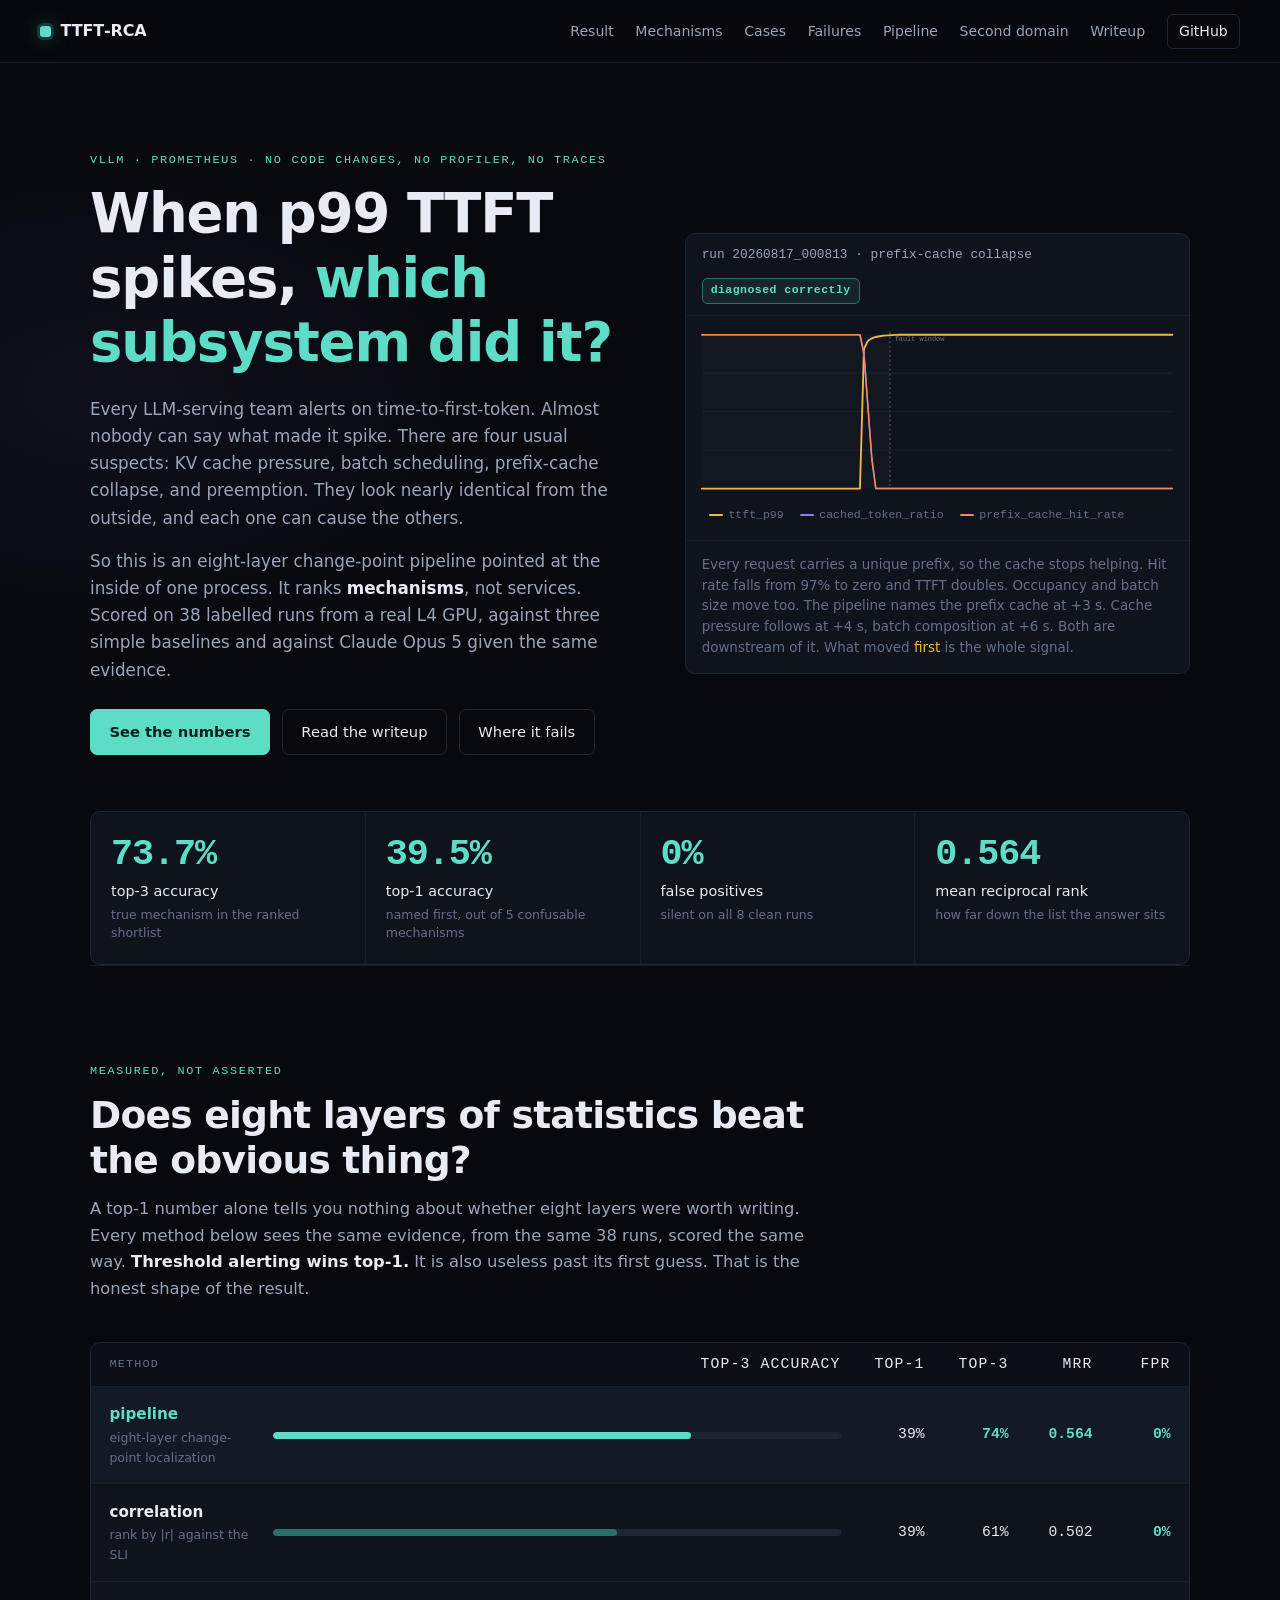
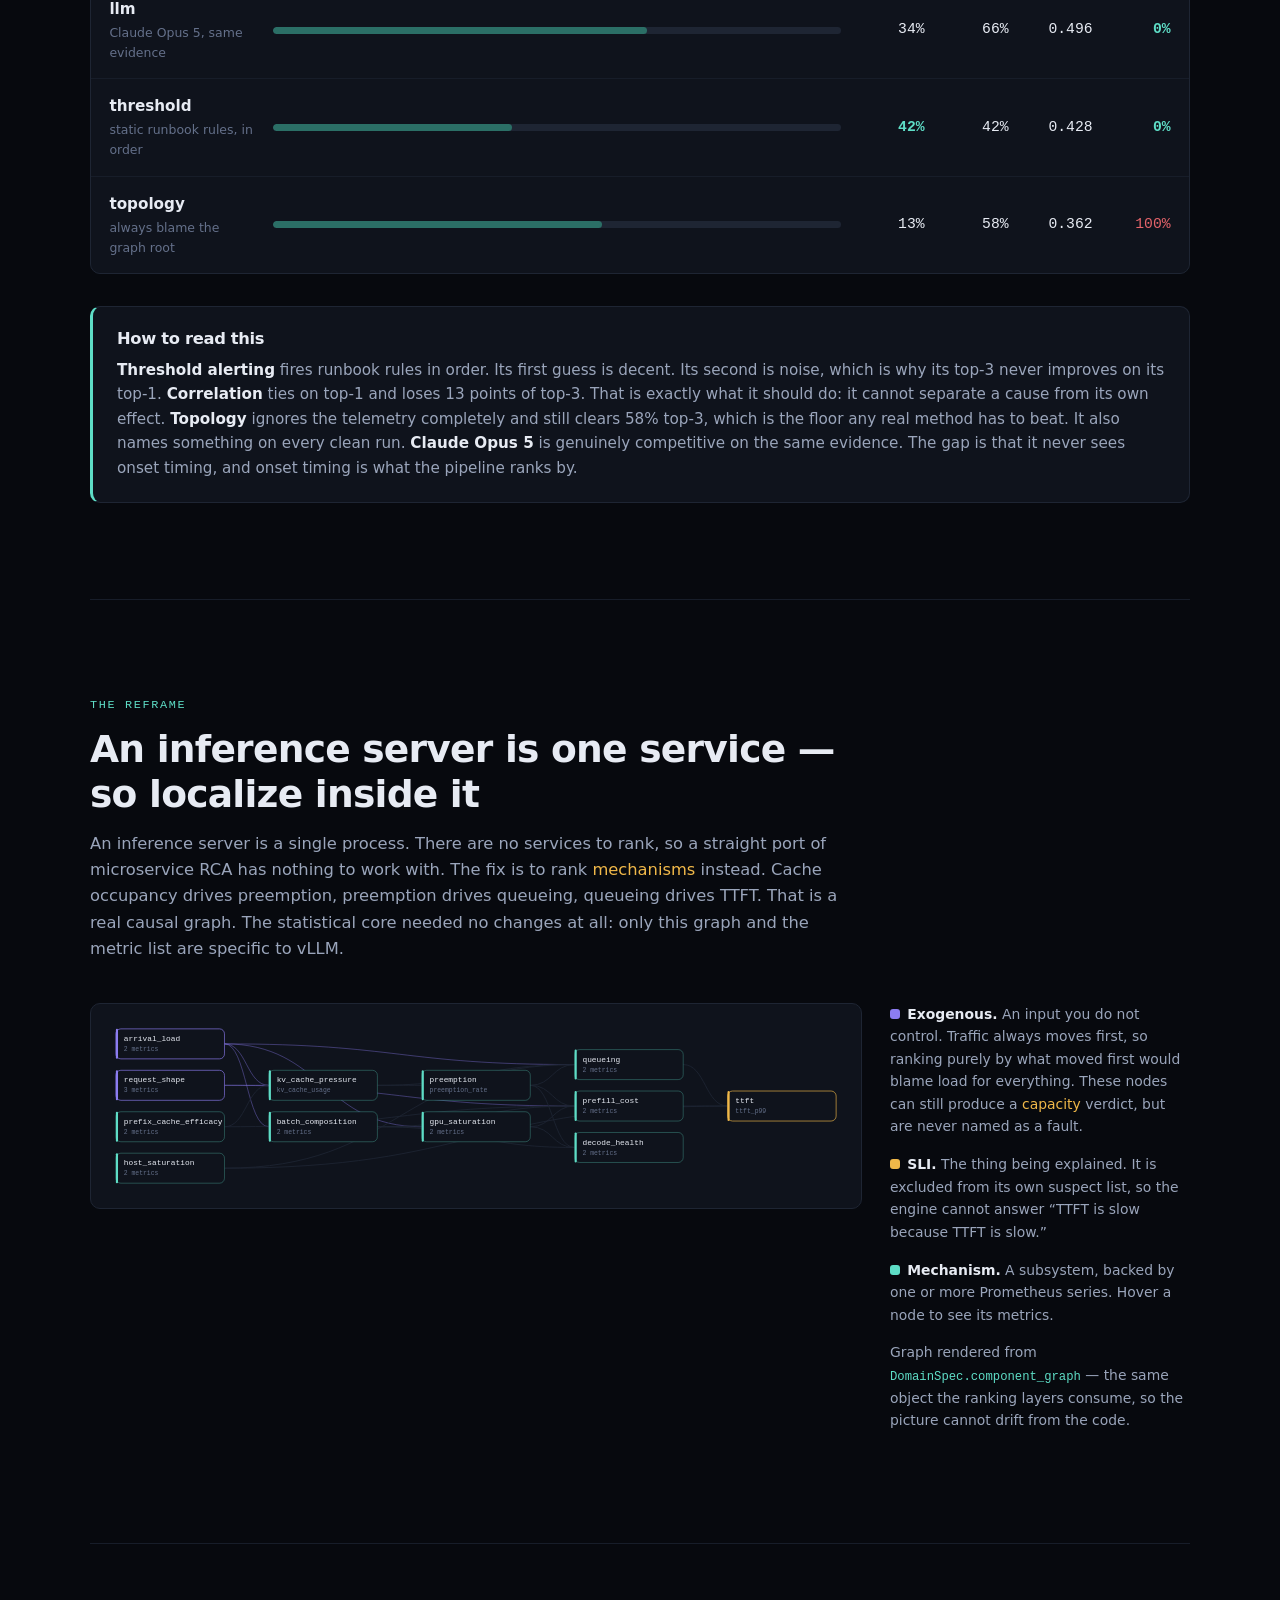
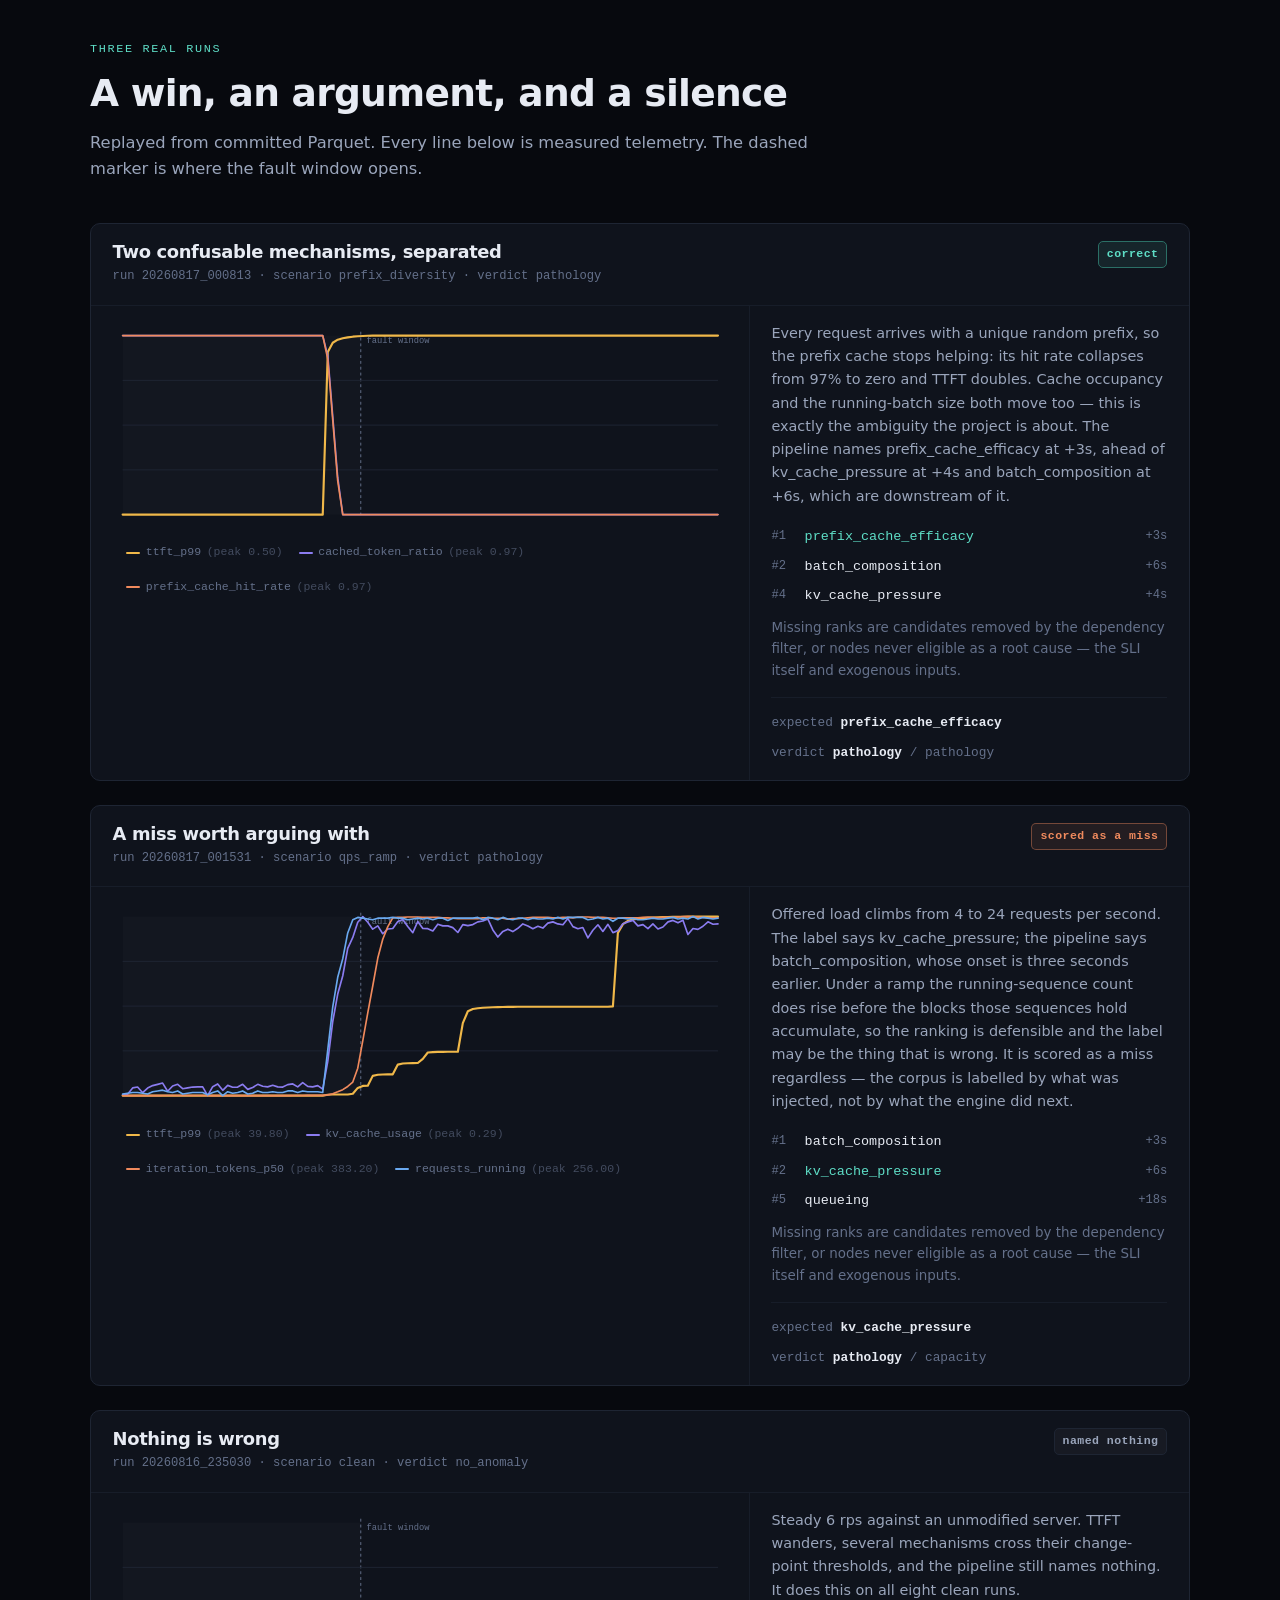
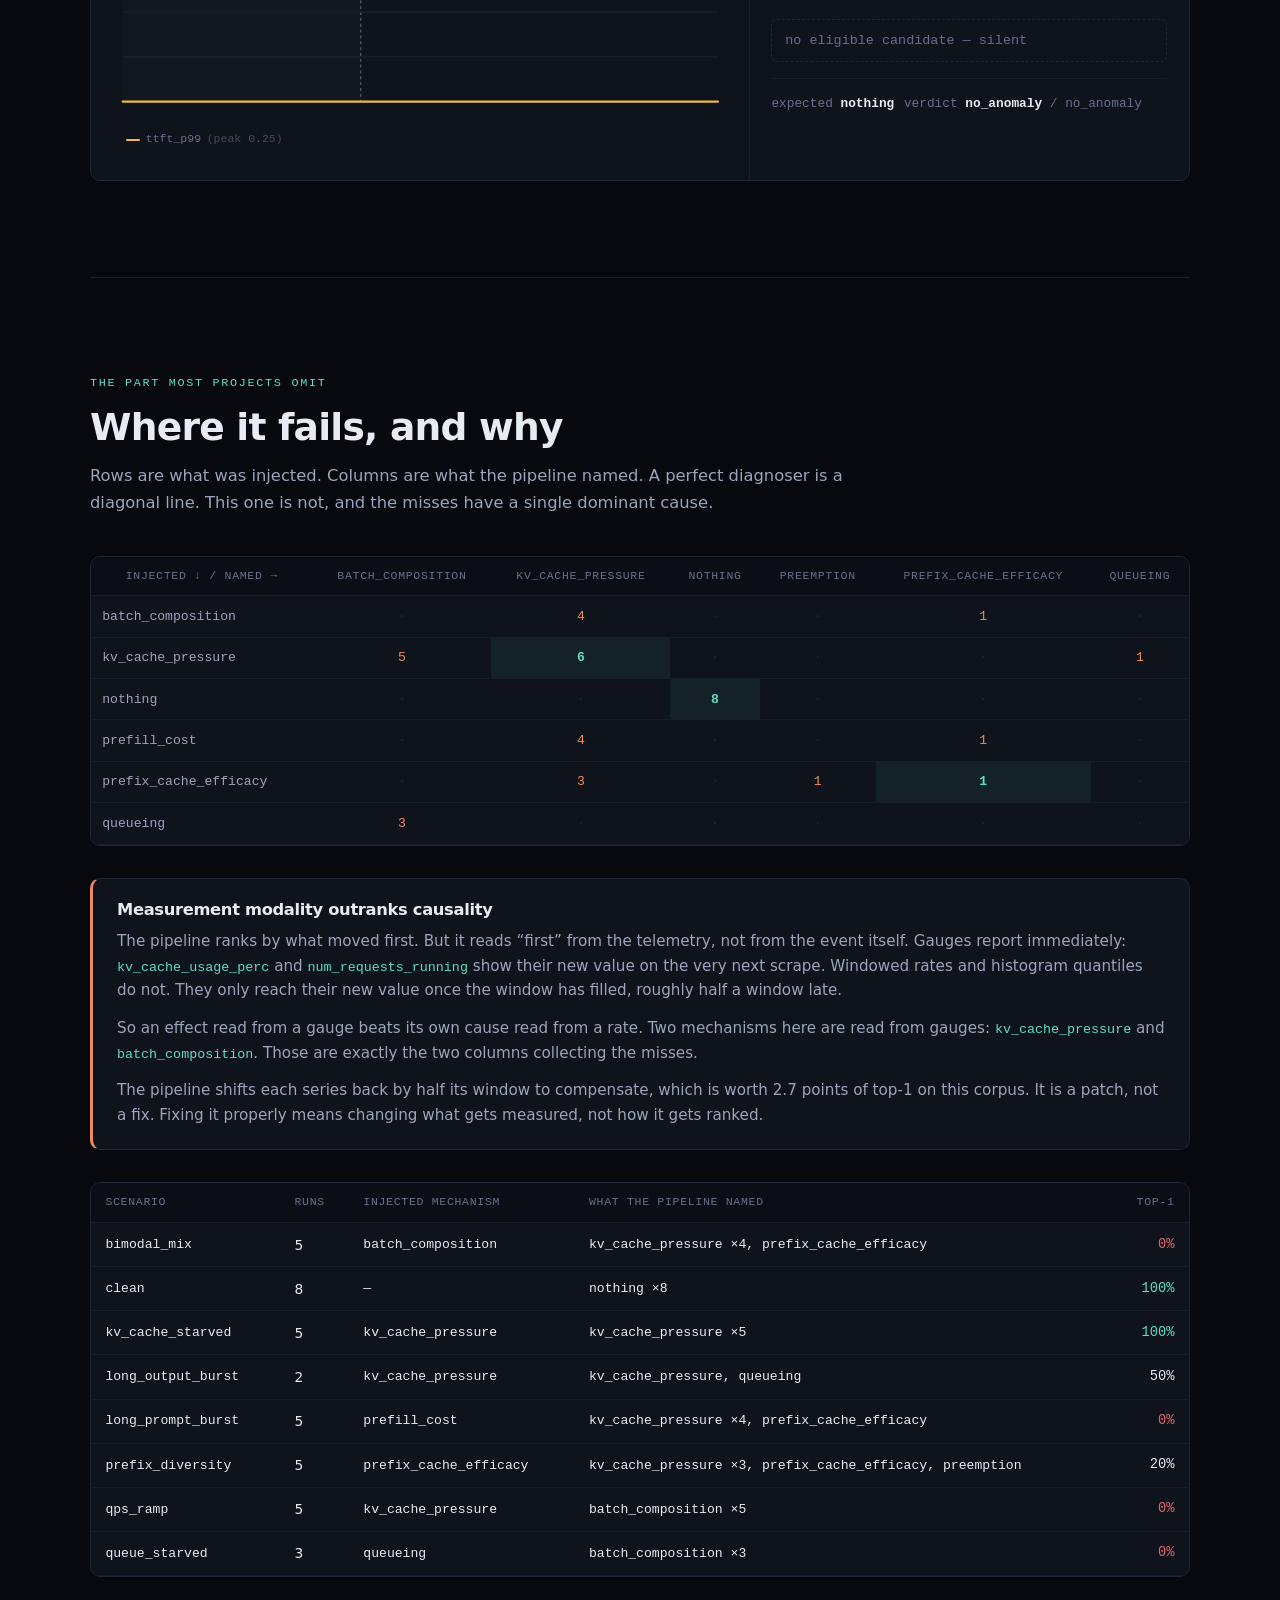
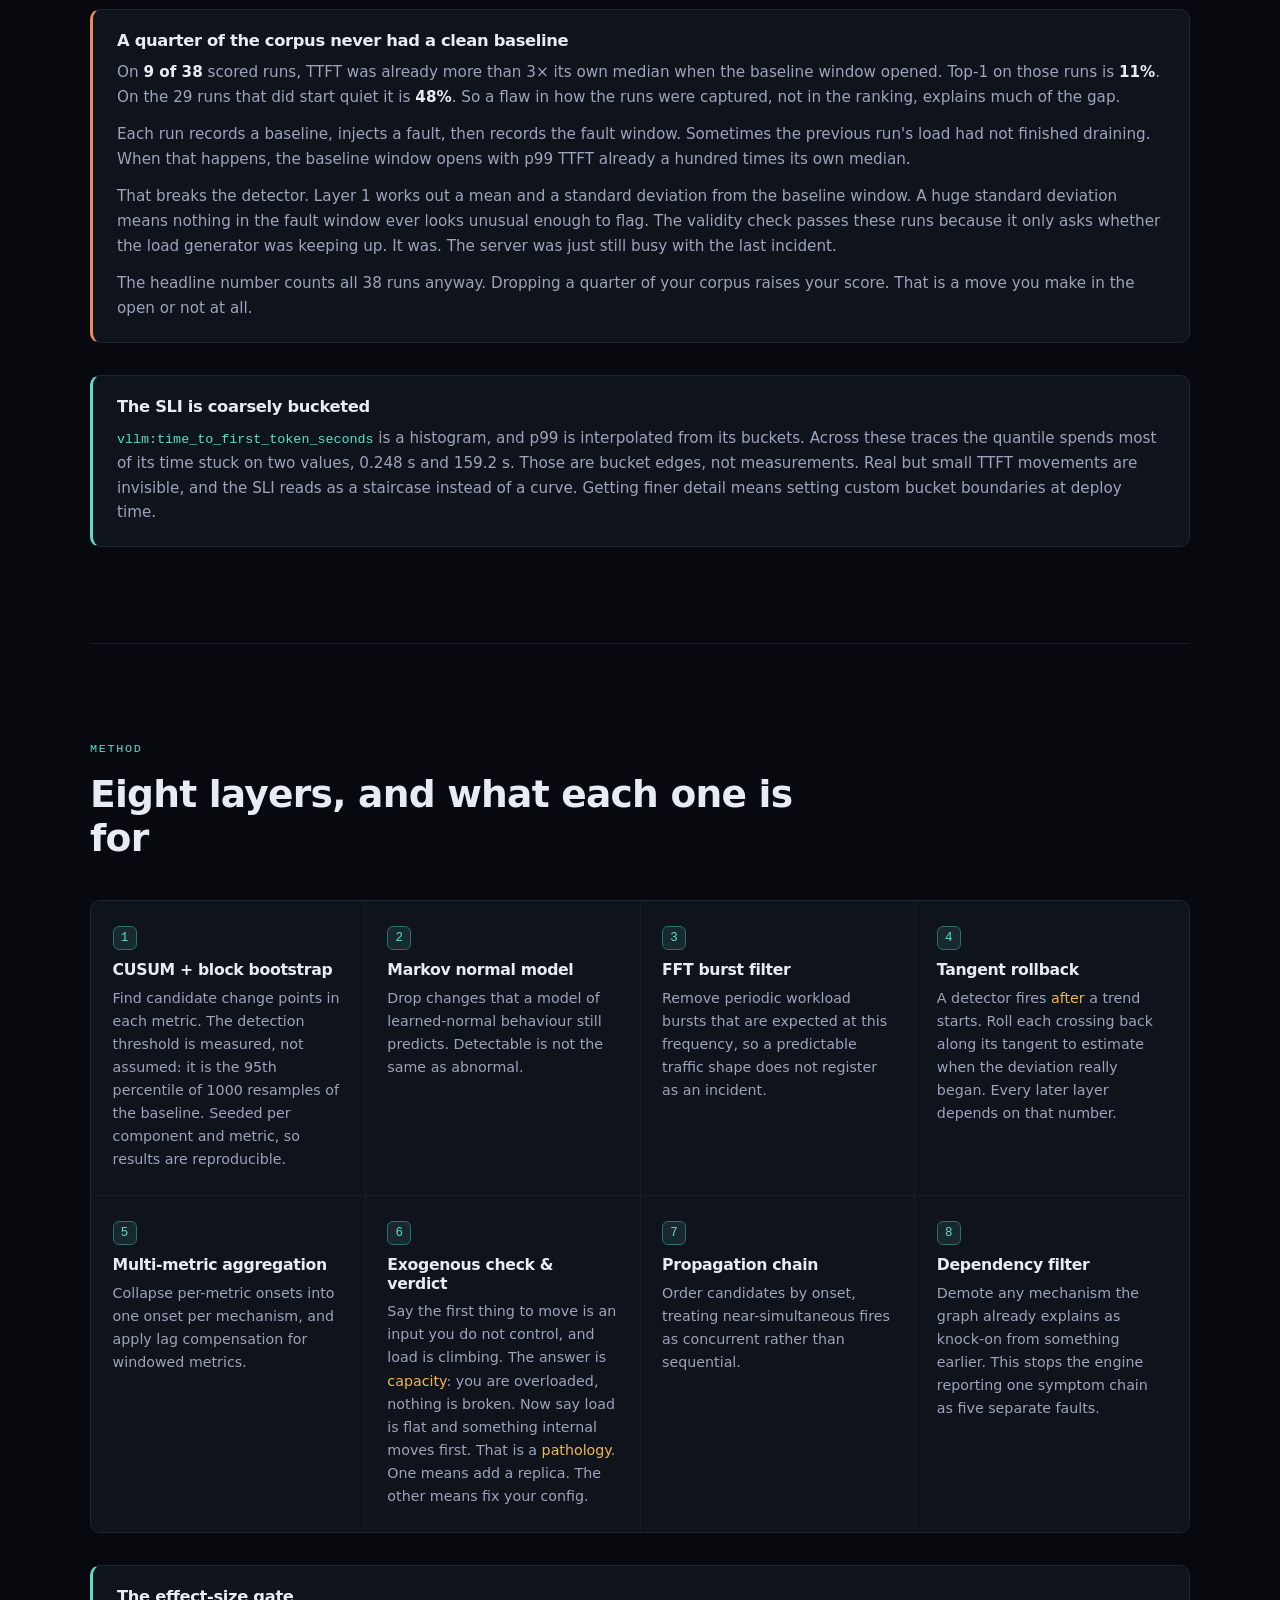
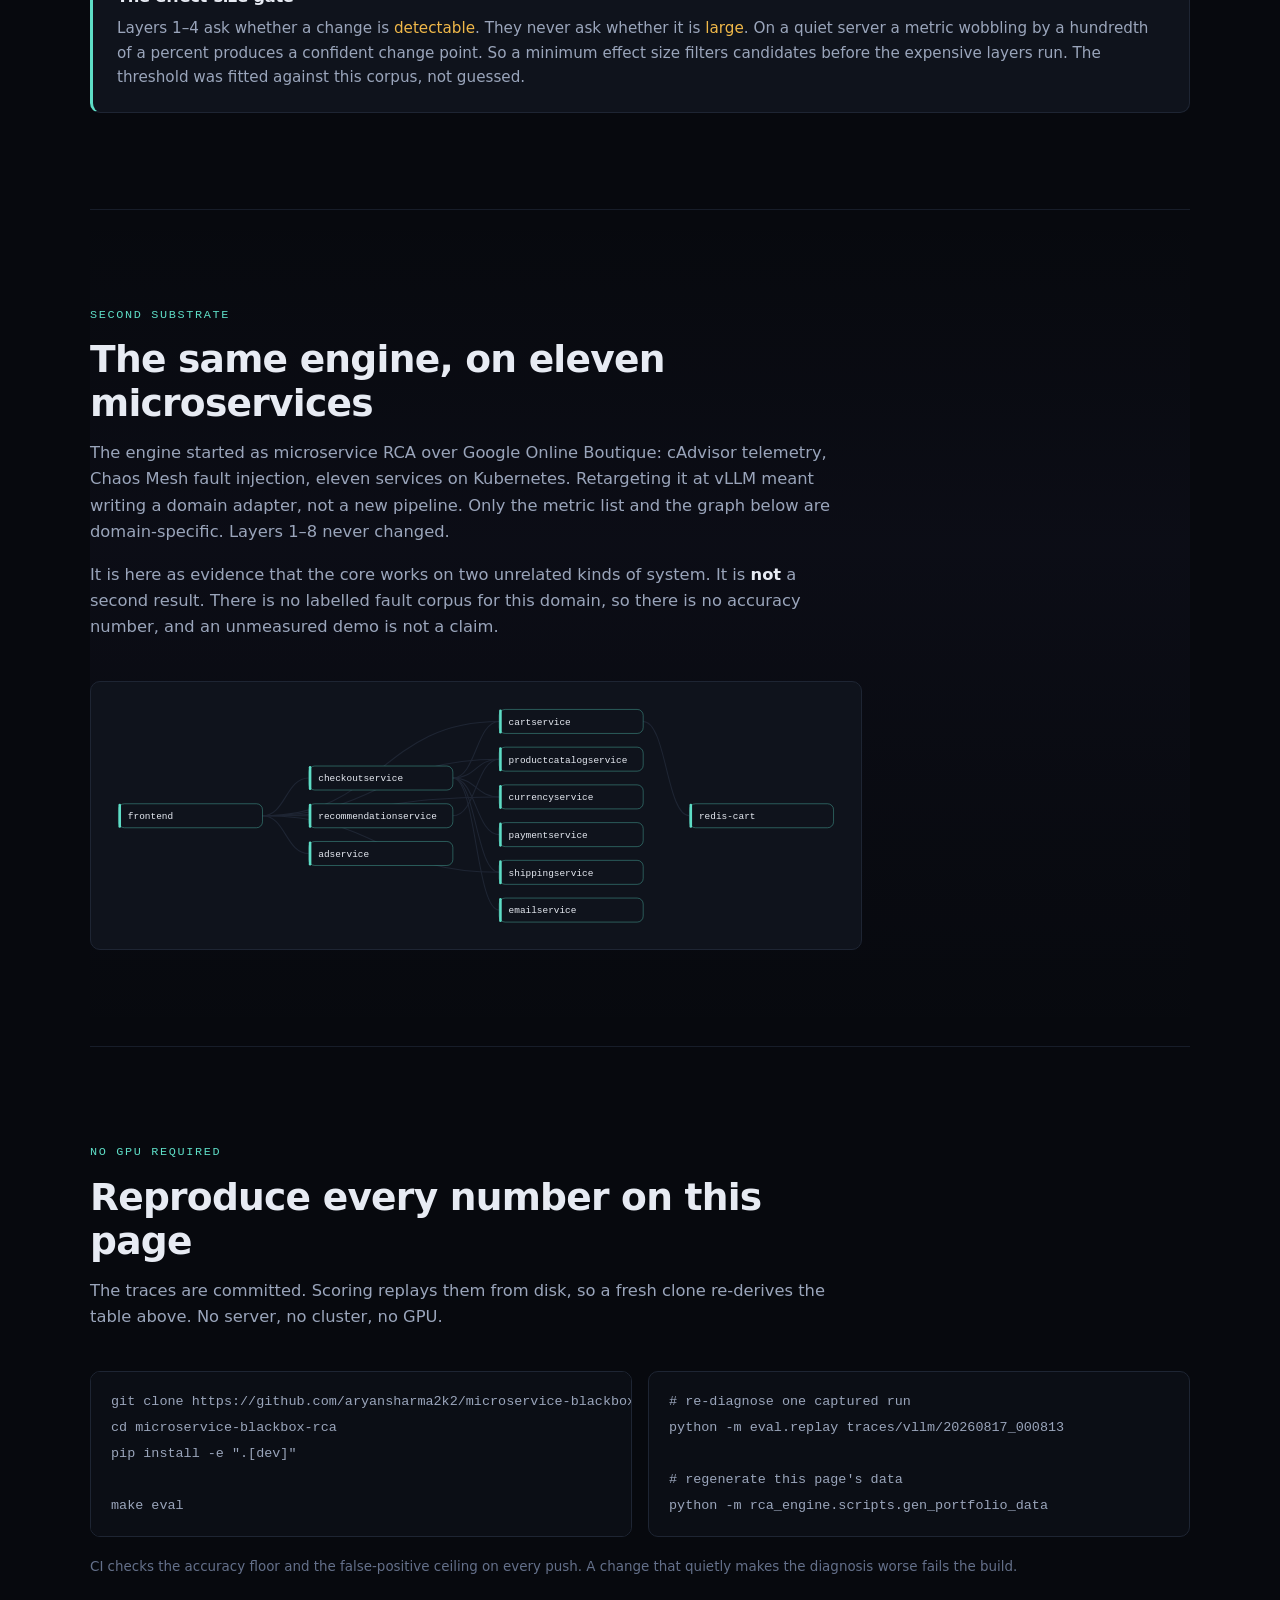
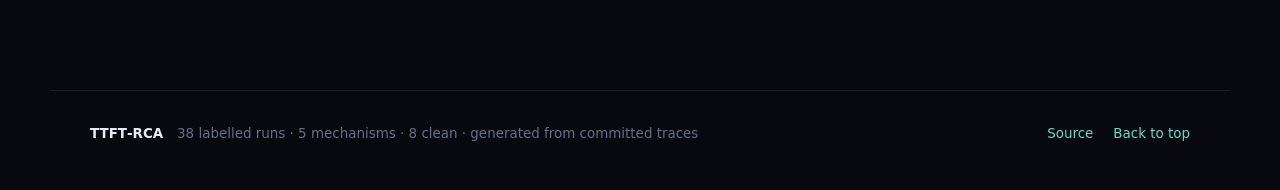
==== commit dc66ad7b: "portfolio dashboard update" ====
--- a/portfolio/index.html
+++ b/portfolio/index.html
@@ -32,20 +32,18 @@
           <p class="eyebrow">vLLM · Prometheus · no code changes, no profiler, no traces</p>
           <h1>When p99 TTFT spikes, <em>which subsystem did it?</em></h1>
           <p class="lede">
-            Time-to-first-token is the SLI every LLM-serving team alerts on and
-            nobody can attribute. The suspects — KV&nbsp;cache pressure, batch
-            scheduling, prefix-cache collapse, preemption — share symptoms and
-            cause one another. Preemption is simultaneously a cause of latency
-            and an effect of cache pressure, so correlation implicates both and
-            separates neither.
+            Every LLM-serving team alerts on time-to-first-token. Almost
+            nobody can say what made it spike. There are four usual suspects:
+            KV&nbsp;cache pressure, batch scheduling, prefix-cache collapse,
+            and preemption. They look nearly identical from the outside, and
+            each one can cause the others.
           </p>
           <p class="lede">
-            This is an eight-layer change-point pipeline pointed at the inside
-            of one process, localizing among <strong>mechanisms</strong> rather
-            than across services. Scored on
-            <span data-bind="runsScored">—</span> labelled runs captured on a
-            real L4 GPU, against three classical baselines and Claude Opus&nbsp;5
-            given identical evidence.
+            So this is an eight-layer change-point pipeline pointed at the
+            inside of one process. It ranks <strong>mechanisms</strong>, not
+            services. Scored on <span data-bind="runsScored">—</span> labelled
+            runs from a real L4 GPU, against three simple baselines and against
+            Claude Opus&nbsp;5 given the same evidence.
           </p>
           <div class="hero-actions">
             <a class="btn primary" href="#result">See the numbers</a>
@@ -61,12 +59,12 @@
           </figcaption>
           <div id="hero-chart" class="chart-host"></div>
           <p class="panel-foot">
-            Every request carries a unique prefix, so the cache stops helping —
-            hit rate falls from 97% to zero and TTFT doubles. Occupancy and
+            Every request carries a unique prefix, so the cache stops helping.
+            Hit rate falls from 97% to zero and TTFT doubles. Occupancy and
             batch size move too. The pipeline names the prefix cache at
-            +3&nbsp;s, ahead of cache pressure at +4&nbsp;s and batch
-            composition at +6&nbsp;s, both of which sit downstream of it. Onset
-            <em>ordering</em> is the whole signal.
+            +3&nbsp;s. Cache pressure follows at +4&nbsp;s, batch composition
+            at +6&nbsp;s. Both are downstream of it. What moved
+            <em>first</em> is the whole signal.
           </p>
         </figure>
       </section>
@@ -101,27 +99,29 @@
           <p class="eyebrow">Measured, not asserted</p>
           <h2>Does eight layers of statistics beat the obvious thing?</h2>
           <p class="sub">
-            A top-1 number alone says nothing about whether the complexity is
-            earned. Every method below sees the same evidence from the same
-            <span data-bind="runsScored">—</span> runs and is scored identically.
-            <strong>Threshold alerting wins top-1.</strong> It is also useless
-            past rank&nbsp;1 — which is the honest shape of this result.
+            A top-1 number alone tells you nothing about whether eight layers
+            were worth writing. Every method below sees the same evidence, from
+            the same <span data-bind="runsScored">—</span> runs, scored the same
+            way. <strong>Threshold alerting wins top-1.</strong> It is also
+            useless past its first guess. That is the honest shape of the
+            result.
           </p>
         </div>
         <div id="methods" class="methods"></div>
         <div class="callout">
           <h3>How to read this</h3>
           <p>
-            <strong>Threshold alerting</strong> fires runbook rules in order, so
-            its first guess is decent and its second is noise — top-3 never
-            improves on top-1. <strong>Correlation</strong> ties the pipeline on
-            top-1 and loses 13 points of top-3, exactly as predicted: it cannot
-            separate a cause from its own effect. <strong>Topology</strong>
-            ignores telemetry entirely and names something on every clean run —
-            the floor any real method has to clear. <strong>Claude Opus 5</strong>,
-            given the same per-component before/after evidence, is genuinely
-            competitive — but it never sees onset timing, and onset ordering is
-            the pipeline's whole edge.
+            <strong>Threshold alerting</strong> fires runbook rules in order.
+            Its first guess is decent. Its second is noise, which is why its
+            top-3 never improves on its top-1.
+            <strong>Correlation</strong> ties on top-1 and loses 13 points of
+            top-3. That is exactly what it should do: it cannot separate a
+            cause from its own effect. <strong>Topology</strong> ignores the
+            telemetry completely and still clears 58% top-3, which is the floor
+            any real method has to beat. It also names something on every clean
+            run. <strong>Claude Opus 5</strong> is genuinely competitive on the
+            same evidence. The gap is that it never sees onset timing, and
+            onset timing is what the pipeline ranks by.
           </p>
         </div>
       </section>
@@ -132,20 +132,21 @@
           <p class="eyebrow">The reframe</p>
           <h2>An inference server is one service — so localize inside it</h2>
           <p class="sub">
-            A naive port of microservice RCA leaves the dependency layers with
-            nothing to operate on. The vLLM scheduler has real internal causal
-            structure that forms a DAG, so the localization domain changes from
-            <em>services</em> to <em>mechanisms</em>. The statistical core needs
-            zero modification; only the metric registry and this graph are
-            domain-specific.
+            An inference server is a single process. There are no services to
+            rank, so a straight port of microservice RCA has nothing to work
+            with. The fix is to rank <em>mechanisms</em> instead. Cache
+            occupancy drives preemption, preemption drives queueing, queueing
+            drives TTFT. That is a real causal graph. The statistical core
+            needed no changes at all: only this graph and the metric list are
+            specific to vLLM.
           </p>
         </div>
         <div class="graph-wrap">
           <div id="mechanism-graph" class="graph-host"></div>
           <aside class="graph-legend">
-            <p><span class="key exo"></span><strong>Exogenous</strong> — uncontrolled input. Load causes everything, so a naive onset ranking blames it for every incident. These nodes can drive a <em>capacity</em> verdict but are never named as a pathology.</p>
-            <p><span class="key sli"></span><strong>SLI</strong> — the sink being explained. Excluded from its own root-cause list, so the engine cannot answer &ldquo;TTFT is slow because TTFT is slow.&rdquo;</p>
-            <p><span class="key mech"></span><strong>Mechanism</strong> — a subsystem state backed by one or more Prometheus series. Hover any node for its metrics.</p>
+            <p><span class="key exo"></span><strong>Exogenous.</strong> An input you do not control. Traffic always moves first, so ranking purely by what moved first would blame load for everything. These nodes can still produce a <em>capacity</em> verdict, but are never named as a fault.</p>
+            <p><span class="key sli"></span><strong>SLI.</strong> The thing being explained. It is excluded from its own suspect list, so the engine cannot answer &ldquo;TTFT is slow because TTFT is slow.&rdquo;</p>
+            <p><span class="key mech"></span><strong>Mechanism.</strong> A subsystem, backed by one or more Prometheus series. Hover a node to see its metrics.</p>
             <p class="fine">Graph rendered from <code>DomainSpec.component_graph</code> — the same object the ranking layers consume, so the picture cannot drift from the code.</p>
           </aside>
         </div>
@@ -157,8 +158,8 @@
           <p class="eyebrow">Three real runs</p>
           <h2>A win, an argument, and a silence</h2>
           <p class="sub">
-            Replayed from committed Parquet. Every series below is measured
-            telemetry; the dashed line is where the fault window opens.
+            Replayed from committed Parquet. Every line below is measured
+            telemetry. The dashed marker is where the fault window opens.
           </p>
         </div>
         <div id="case-list" class="cases"></div>
@@ -170,32 +171,34 @@
           <p class="eyebrow">The part most projects omit</p>
           <h2>Where it fails, and why</h2>
           <p class="sub">
-            Rows are the injected mechanism; columns are what the pipeline
-            named. A perfect diagnoser is diagonal. This one is not, and the
-            off-diagonal mass has a single dominant explanation.
+            Rows are what was injected. Columns are what the pipeline named.
+            A perfect diagnoser is a diagonal line. This one is not, and the
+            misses have a single dominant cause.
           </p>
         </div>
         <div id="confusion" class="confusion-wrap"></div>
         <div class="callout warn">
           <h3>Measurement modality outranks causality</h3>
           <p>
-            The pipeline ranks by onset order, and onset is measured from the
-            telemetry — not from the event. Gauges like
-            <code>kv_cache_usage_perc</code> and <code>num_requests_running</code>
-            report their new value on the very next scrape. Windowed rates and
-            histogram quantiles — <code>rate(...[30s])</code>,
-            <code>histogram_quantile</code> over buckets — only reach their new
-            value after the window fills, roughly half a window late.
-          </p>
-          <p>
-            So a gauge-backed <em>effect</em> systematically appears to precede
-            its own rate-backed <em>cause</em>. That is why
-            <code>kv_cache_pressure</code> and <code>batch_composition</code>
-            absorb most of the off-diagonal mass: they are the two mechanisms
-            read from instantaneous gauges. The pipeline compensates by shifting
-            each series back by half its window, worth +2.7 points of top-1 when
-            A/B'd on this corpus — but it is a correction, not a cure. Fixing
-            this properly means changing what is measured, not how it is ranked.
+            The pipeline ranks by what moved first. But it reads
+            &ldquo;first&rdquo; from the telemetry, not from the event itself.
+            Gauges report immediately: <code>kv_cache_usage_perc</code> and
+            <code>num_requests_running</code> show their new value on the very
+            next scrape. Windowed rates and histogram quantiles do not. They
+            only reach their new value once the window has filled, roughly half
+            a window late.
+          </p>
+          <p>
+            So an effect read from a gauge beats its own cause read from a
+            rate. Two mechanisms here are read from gauges:
+            <code>kv_cache_pressure</code> and <code>batch_composition</code>.
+            Those are exactly the two columns collecting the misses.
+          </p>
+          <p>
+            The pipeline shifts each series back by half its window to
+            compensate, which is worth 2.7 points of top-1 on this corpus. It
+            is a patch, not a fix. Fixing it properly means changing what gets
+            measured, not how it gets ranked.
           </p>
         </div>
         <div id="scenarios" class="scenario-table"></div>
@@ -204,37 +207,36 @@
           <h3>A quarter of the corpus never had a clean baseline</h3>
           <p id="quiescence-copy">—</p>
           <p>
-            The capture protocol runs baseline, inject, fault, repeat. When the
-            previous run's load has not finished draining, the baseline window
-            opens with p99 TTFT already two orders of magnitude above its own
-            median. Layer&nbsp;1 calibrates its mean and standard deviation from
-            that window, so an inflated sigma desensitizes the detector and
-            nothing in the fault window clears threshold. The existing validity
-            check passes these runs — it looks at offered-versus-completed
-            throughput and backlog growth, and by those measures the load
-            generator was healthy; the server was simply still working off the
-            last incident.
-          </p>
-          <p>
-            The headline number above counts all
-            <span data-bind="runsScored">—</span> runs anyway. Dropping a
-            quarter of a corpus raises the score, and a change like that should
-            be argued in the open rather than applied quietly — so it is
-            reported here and left out of the totals.
+            Each run records a baseline, injects a fault, then records the
+            fault window. Sometimes the previous run's load had not finished
+            draining. When that happens, the baseline window opens with p99
+            TTFT already a hundred times its own median.
+          </p>
+          <p>
+            That breaks the detector. Layer&nbsp;1 works out a mean and a
+            standard deviation from the baseline window. A huge standard
+            deviation means nothing in the fault window ever looks unusual
+            enough to flag. The validity check passes these runs because it only
+            asks whether the load generator was keeping up. It was. The server
+            was just still busy with the last incident.
+          </p>
+          <p>
+            The headline number counts all <span data-bind="runsScored">—</span>
+            runs anyway. Dropping a quarter of your corpus raises your score.
+            That is a move you make in the open or not at all.
           </p>
         </div>
 
         <div class="callout">
           <h3>The SLI is coarsely bucketed</h3>
           <p>
-            <code>vllm:time_to_first_token_seconds</code> is a Prometheus
-            histogram, and p99 is interpolated from its buckets. Across these
-            traces the quantile spends most of its time pinned to two values —
-            0.248&nbsp;s and 159.2&nbsp;s — which are bucket edges, not
-            measurements. Small genuine TTFT movements are therefore invisible,
-            and the SLI reads as a step function rather than a curve. Anything
-            finer needs either custom bucket boundaries at deploy time or
-            per-request timings the metrics endpoint does not expose.
+            <code>vllm:time_to_first_token_seconds</code> is a histogram, and
+            p99 is interpolated from its buckets. Across these traces the
+            quantile spends most of its time stuck on two values,
+            0.248&nbsp;s and 159.2&nbsp;s. Those are bucket edges, not
+            measurements. Real but small TTFT movements are invisible, and the
+            SLI reads as a staircase instead of a curve. Getting finer detail
+            means setting custom bucket boundaries at deploy time.
           </p>
         </div>
       </section>
@@ -249,7 +251,7 @@
           <li>
             <span class="stage-n">1</span>
             <h3>CUSUM + block bootstrap</h3>
-            <p>Find candidate change points per metric. The detection threshold is calibrated empirically — the 95th percentile of 1000 block-bootstrap resamples of the baseline — rather than assumed. Seeded per <code>(component, metric)</code>, so the whole pipeline is reproducible.</p>
+            <p>Find candidate change points in each metric. The detection threshold is measured, not assumed: it is the 95th percentile of 1000 resamples of the baseline. Seeded per component and metric, so results are reproducible.</p>
           </li>
           <li>
             <span class="stage-n">2</span>
@@ -264,7 +266,7 @@
           <li>
             <span class="stage-n">4</span>
             <h3>Tangent rollback</h3>
-            <p>A detector fires <em>after</em> the trend starts. Roll each crossing back along its tangent to estimate when the deviation actually began — the number every later layer depends on.</p>
+            <p>A detector fires <em>after</em> a trend starts. Roll each crossing back along its tangent to estimate when the deviation really began. Every later layer depends on that number.</p>
           </li>
           <li>
             <span class="stage-n">5</span>
@@ -274,7 +276,7 @@
           <li>
             <span class="stage-n">6</span>
             <h3>Exogenous check &amp; verdict</h3>
-            <p>If the earliest onset is an exogenous node and load is climbing, the answer is <em>capacity</em> — you are overloaded, nothing is broken. If load is flat and an internal node fires first, it is a <em>pathology</em>. Distinguishing these is the difference between &ldquo;add a replica&rdquo; and &ldquo;fix your config.&rdquo;</p>
+            <p>Say the first thing to move is an input you do not control, and load is climbing. The answer is <em>capacity</em>: you are overloaded, nothing is broken. Now say load is flat and something internal moves first. That is a <em>pathology</em>. One means add a replica. The other means fix your config.</p>
           </li>
           <li>
             <span class="stage-n">7</span>
@@ -284,17 +286,18 @@
           <li>
             <span class="stage-n">8</span>
             <h3>Dependency filter</h3>
-            <p>Demote any mechanism the graph explains as propagation from something earlier. This is what stops the engine from reporting a symptom chain as five separate root causes.</p>
+            <p>Demote any mechanism the graph already explains as knock-on from something earlier. This stops the engine reporting one symptom chain as five separate faults.</p>
           </li>
         </ol>
         <div class="callout">
           <h3>The effect-size gate</h3>
           <p>
-            Layers&nbsp;1–4 test whether a change is <em>detectable</em>, never
-            whether it is <em>large</em>. On a quiet server that means a metric
-            wobbling by a hundredth of a percent produces a confident change
-            point. A minimum effect size, refit against this GPU corpus rather
-            than guessed, gates candidates before the expensive layers run.
+            Layers&nbsp;1&ndash;4 ask whether a change is <em>detectable</em>.
+            They never ask whether it is <em>large</em>. On a quiet server a
+            metric wobbling by a hundredth of a percent produces a confident
+            change point. So a minimum effect size filters candidates before the
+            expensive layers run. The threshold was fitted against this corpus,
+            not guessed.
           </p>
         </div>
       </section>
@@ -305,17 +308,18 @@
           <p class="eyebrow">Second substrate</p>
           <h2>The same engine, on eleven microservices</h2>
           <p class="sub">
-            The engine began as microservice RCA over Google Online Boutique —
-            cAdvisor telemetry, Chaos Mesh fault injection, eleven services on
-            Kubernetes. Retargeting it at vLLM meant writing a domain adapter,
-            not a new pipeline: the metric registry and the graph below are
-            domain-specific, and layers&nbsp;1&ndash;8 are untouched.
-          </p>
-          <p class="sub">
-            It is shown here as evidence that the core generalizes across two
-            unrelated causal substrates &mdash; <strong>not</strong> as a second
-            result. There is no labelled fault corpus for this domain and
-            therefore no accuracy number, and an unmeasured demo is not a claim.
+            The engine started as microservice RCA over Google Online
+            Boutique: cAdvisor telemetry, Chaos Mesh fault injection, eleven
+            services on Kubernetes. Retargeting it at vLLM meant writing a
+            domain adapter, not a new pipeline. Only the metric list and the
+            graph below are domain-specific. Layers&nbsp;1&ndash;8 never
+            changed.
+          </p>
+          <p class="sub">
+            It is here as evidence that the core works on two unrelated kinds
+            of system. It is <strong>not</strong> a second result. There is no
+            labelled fault corpus for this domain, so there is no accuracy
+            number, and an unmeasured demo is not a claim.
           </p>
         </div>
         <div class="graph-wrap">
@@ -329,9 +333,9 @@
           <p class="eyebrow">No GPU required</p>
           <h2>Reproduce every number on this page</h2>
           <p class="sub">
-            The traces are committed. Scoring replays them from Parquet, so a
-            clean clone re-derives the table above with no server, no cluster,
-            and no hardware.
+            The traces are committed. Scoring replays them from disk, so a
+            fresh clone re-derives the table above. No server, no cluster, no
+            GPU.
           </p>
         </div>
         <div class="command-grid">
@@ -347,8 +351,8 @@
 python -m rca_engine.scripts.gen_portfolio_data</code></pre>
         </div>
         <p class="fine">
-          CI asserts the accuracy floor and the false-positive ceiling on every
-          push, so a change that quietly degrades diagnosis fails the build.
+          CI checks the accuracy floor and the false-positive ceiling on every
+          push. A change that quietly makes the diagnosis worse fails the build.
         </p>
       </section>
     </main>
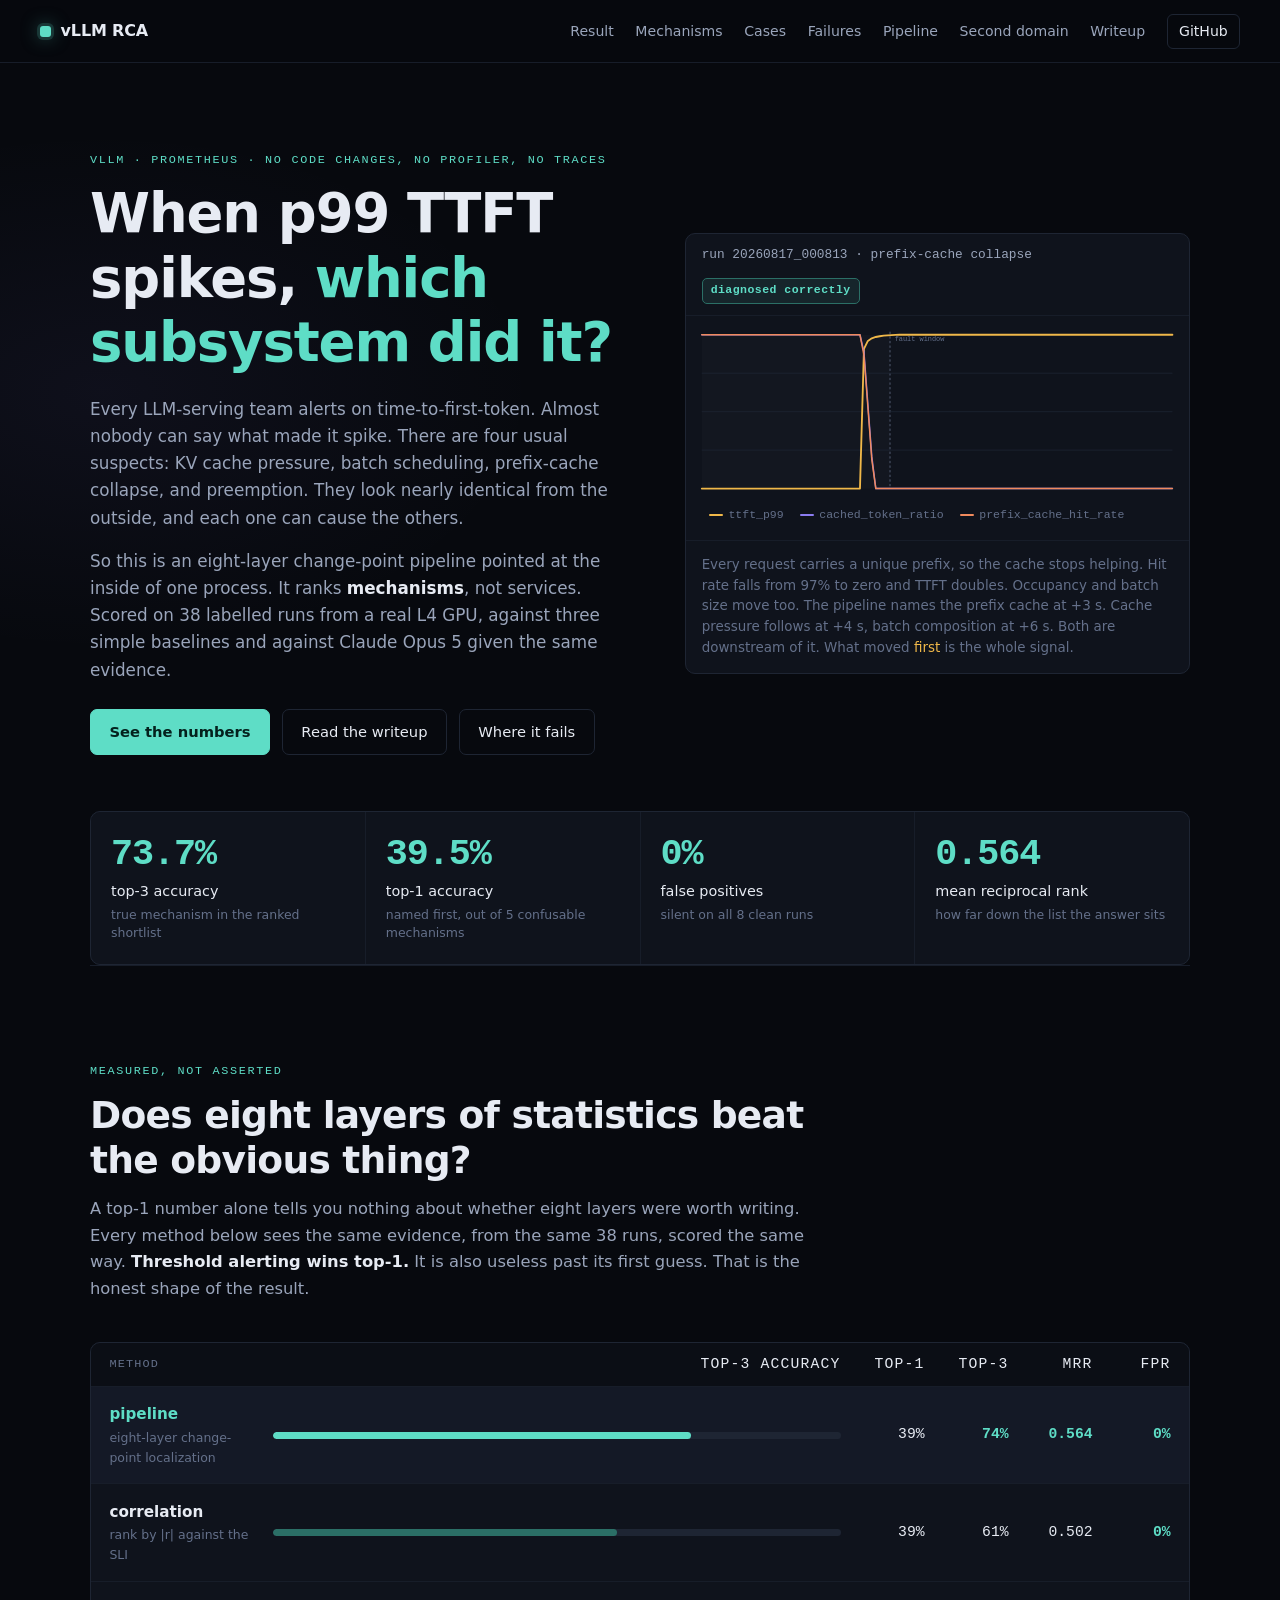
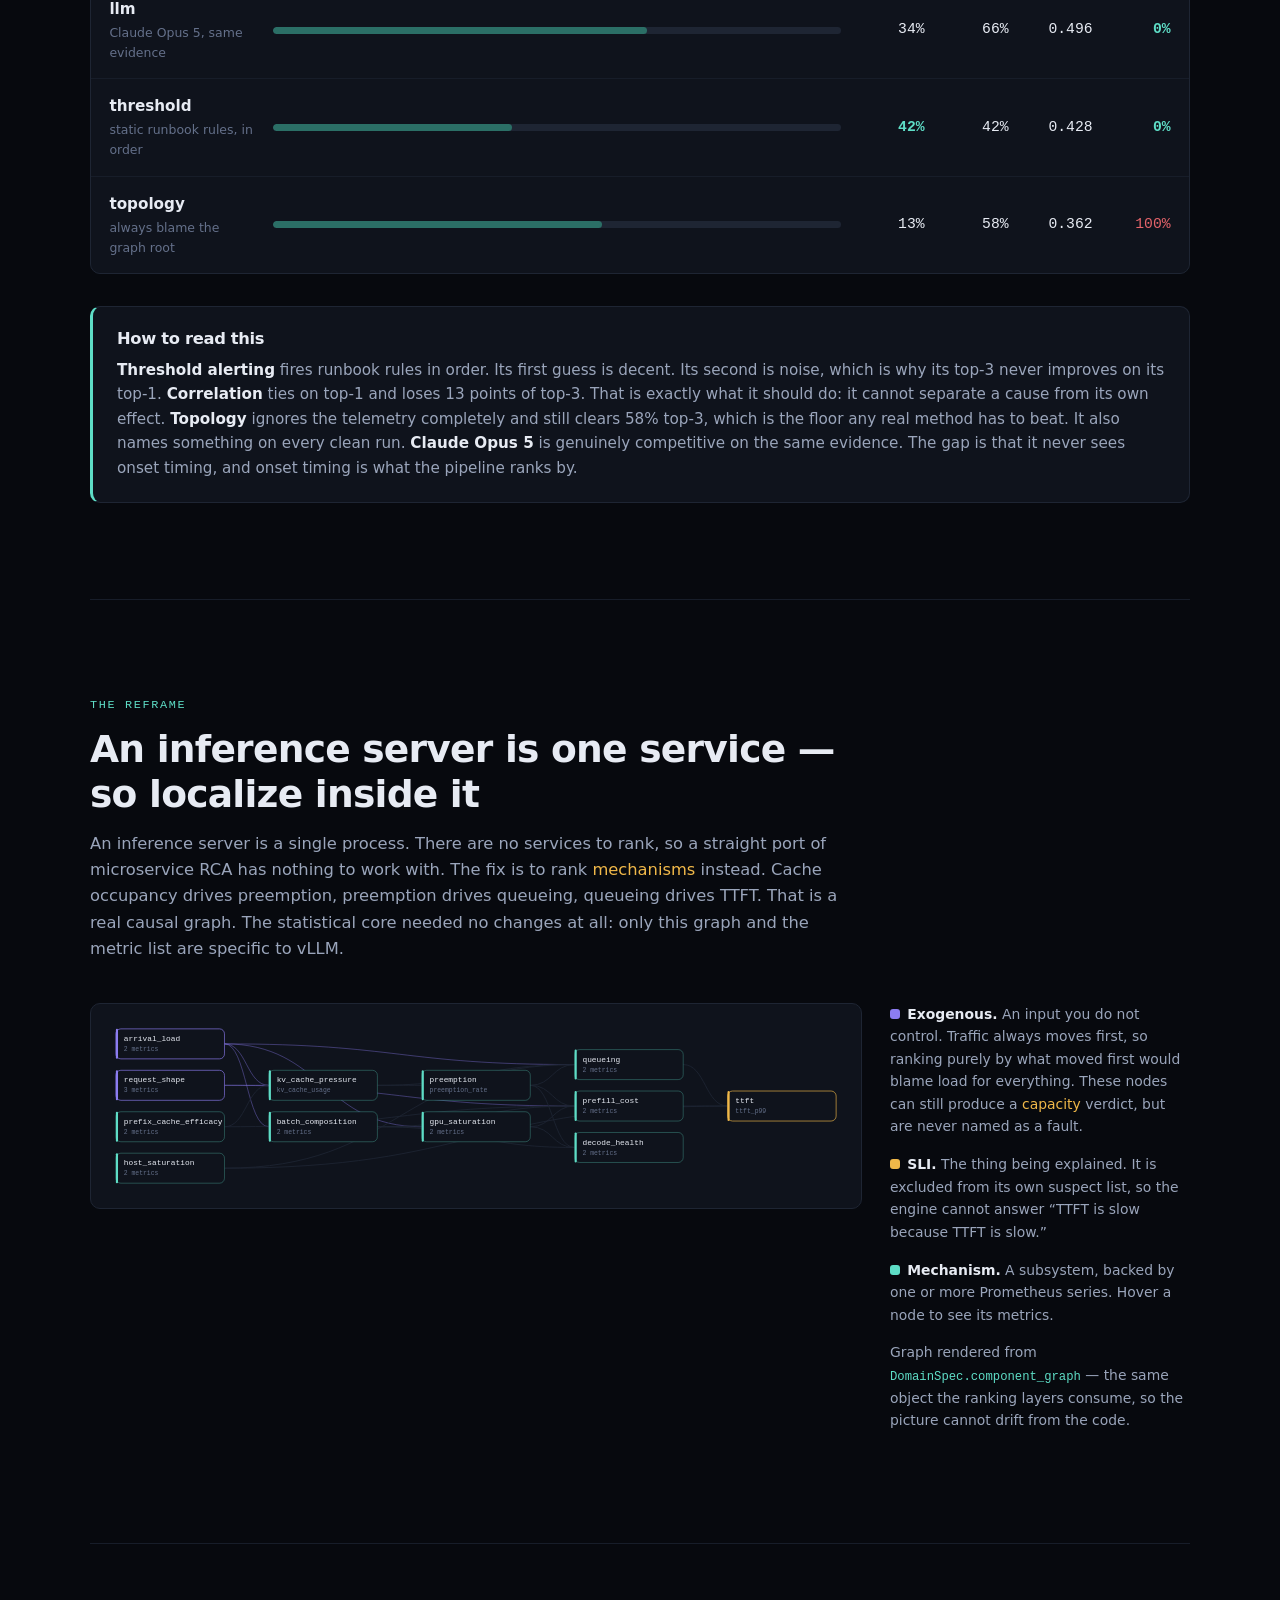
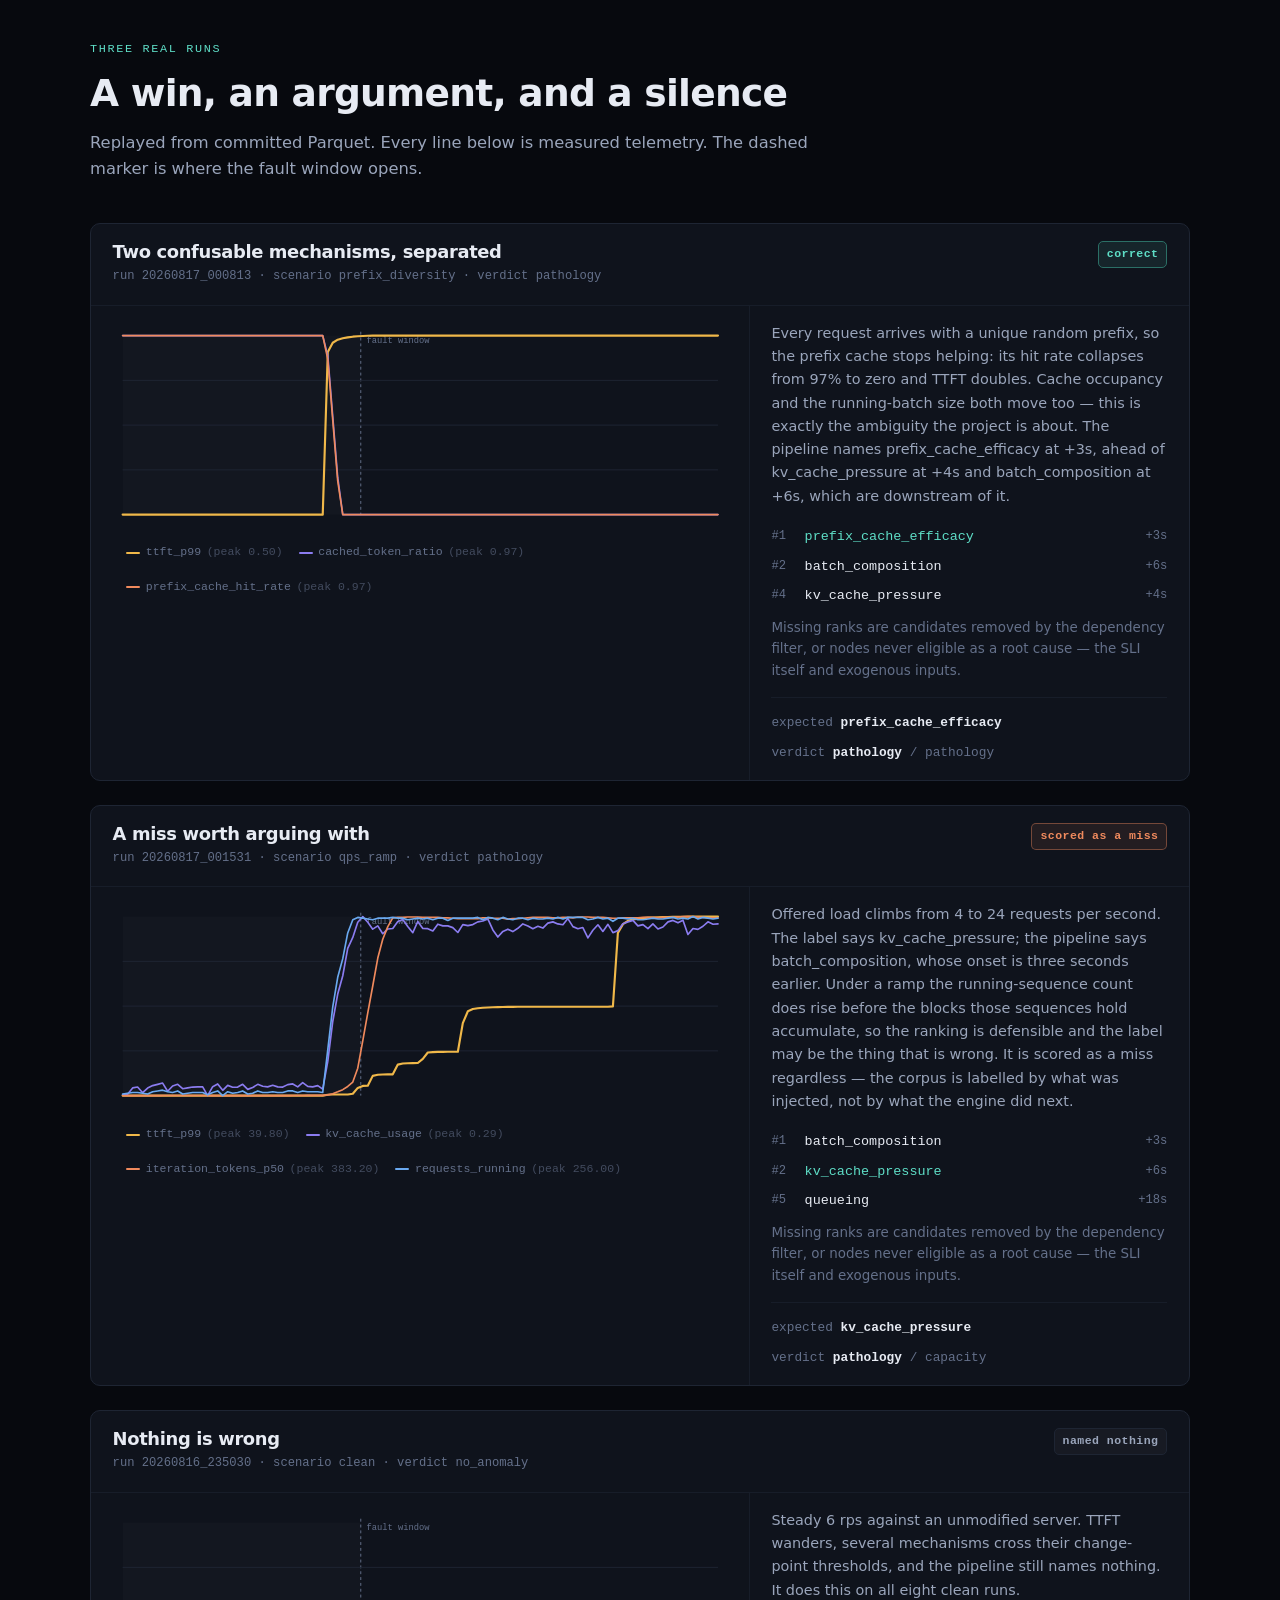
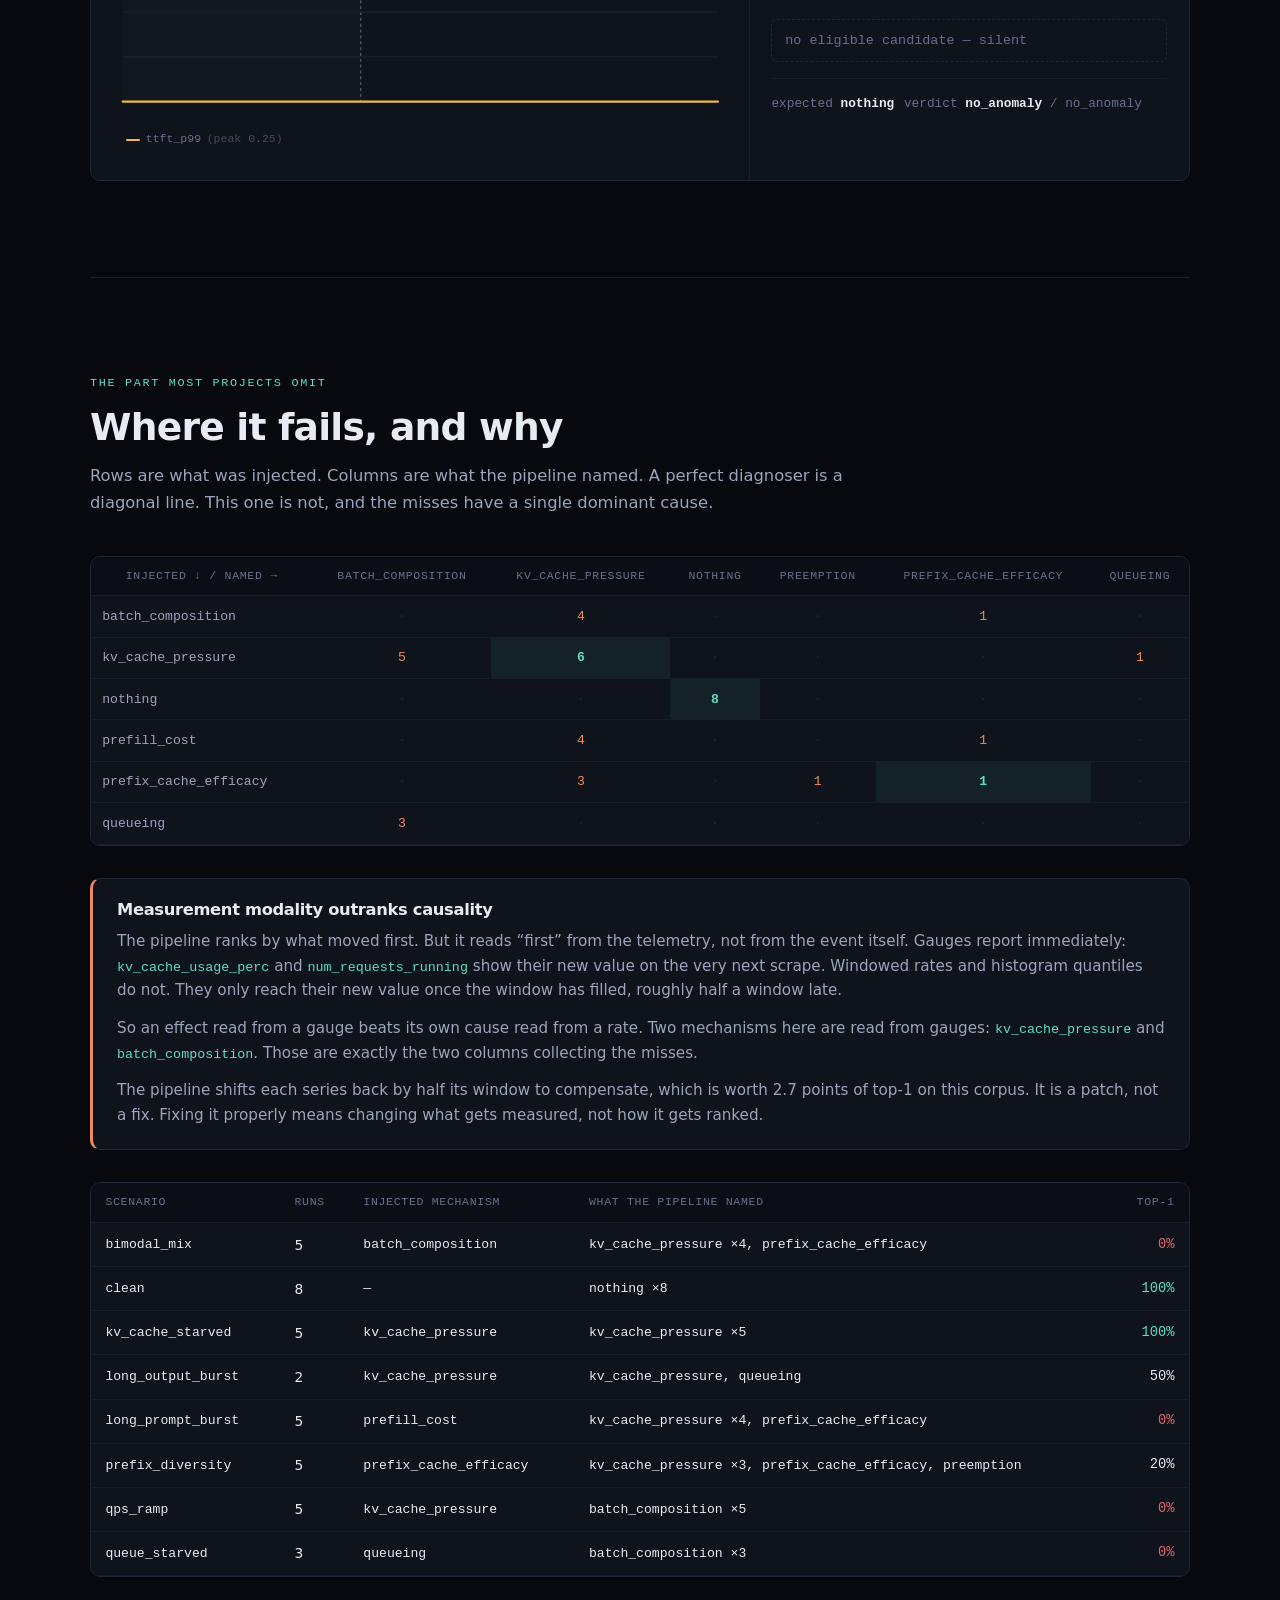
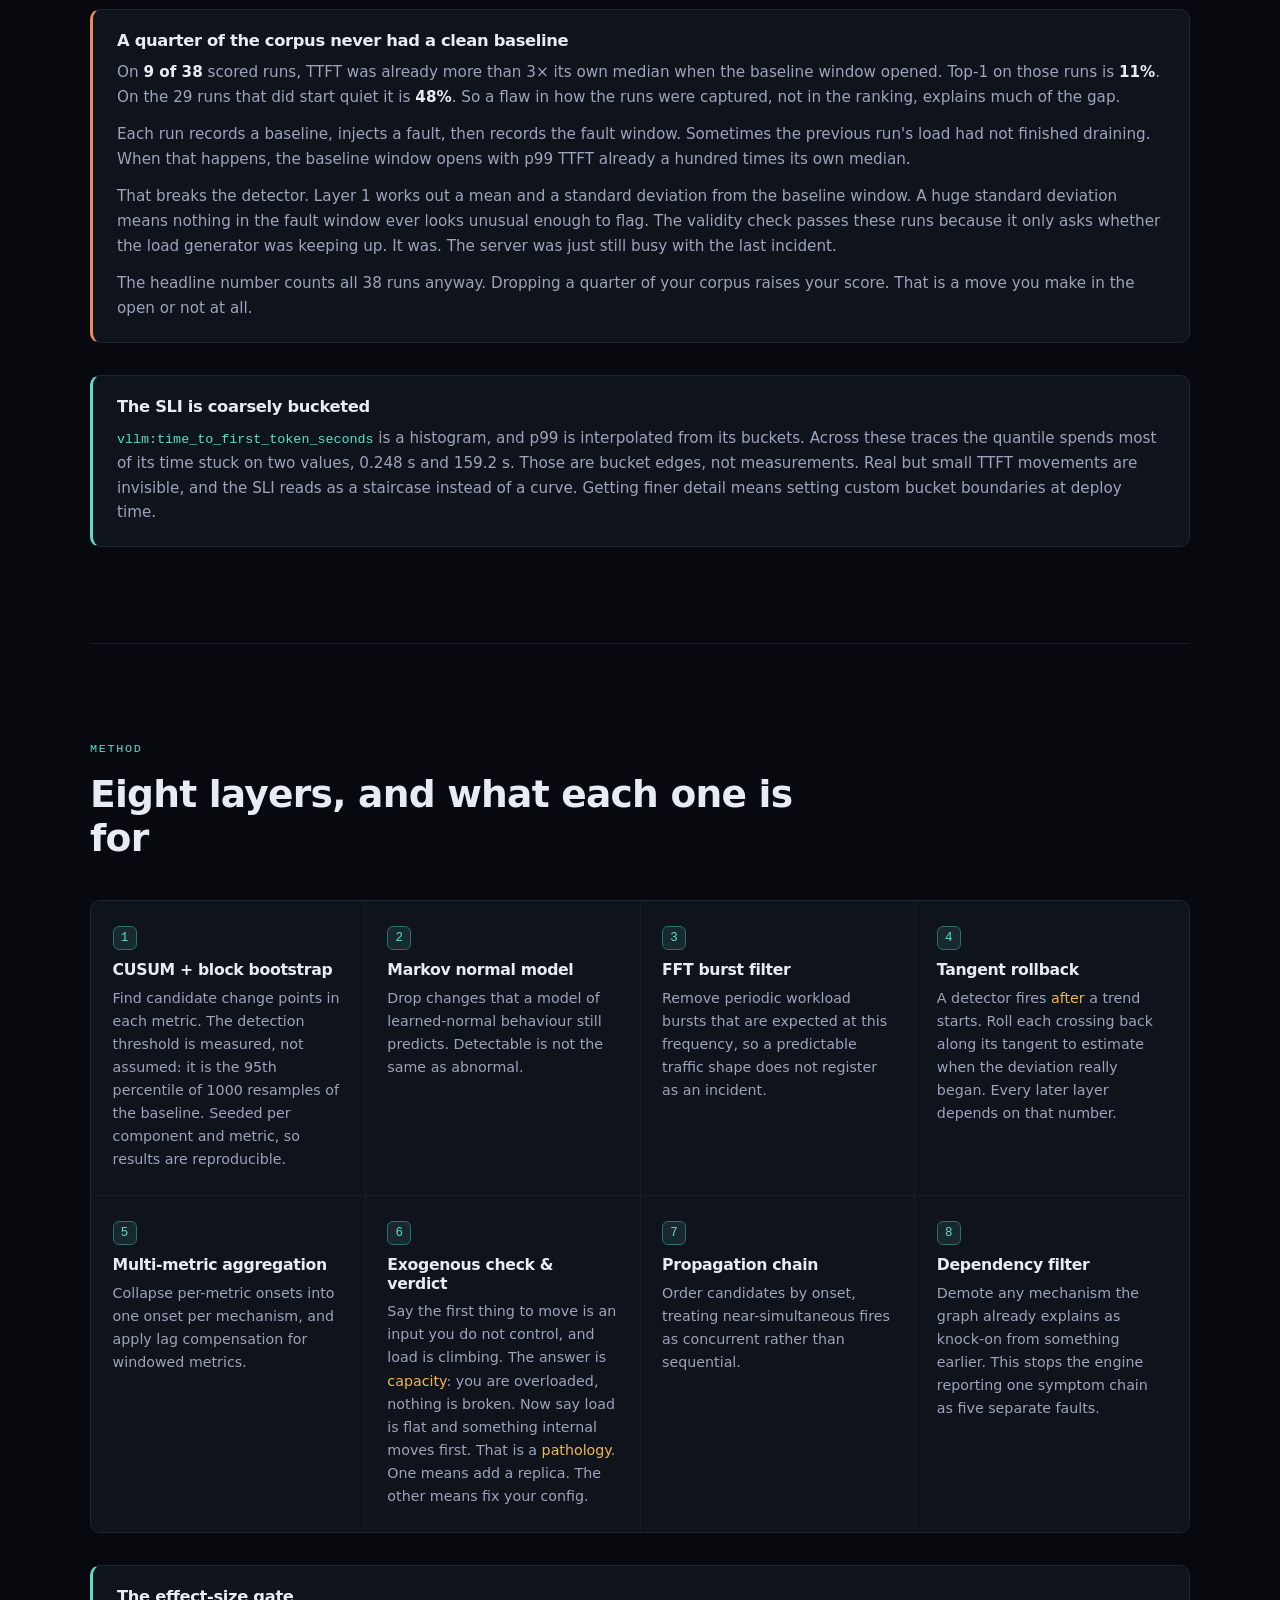
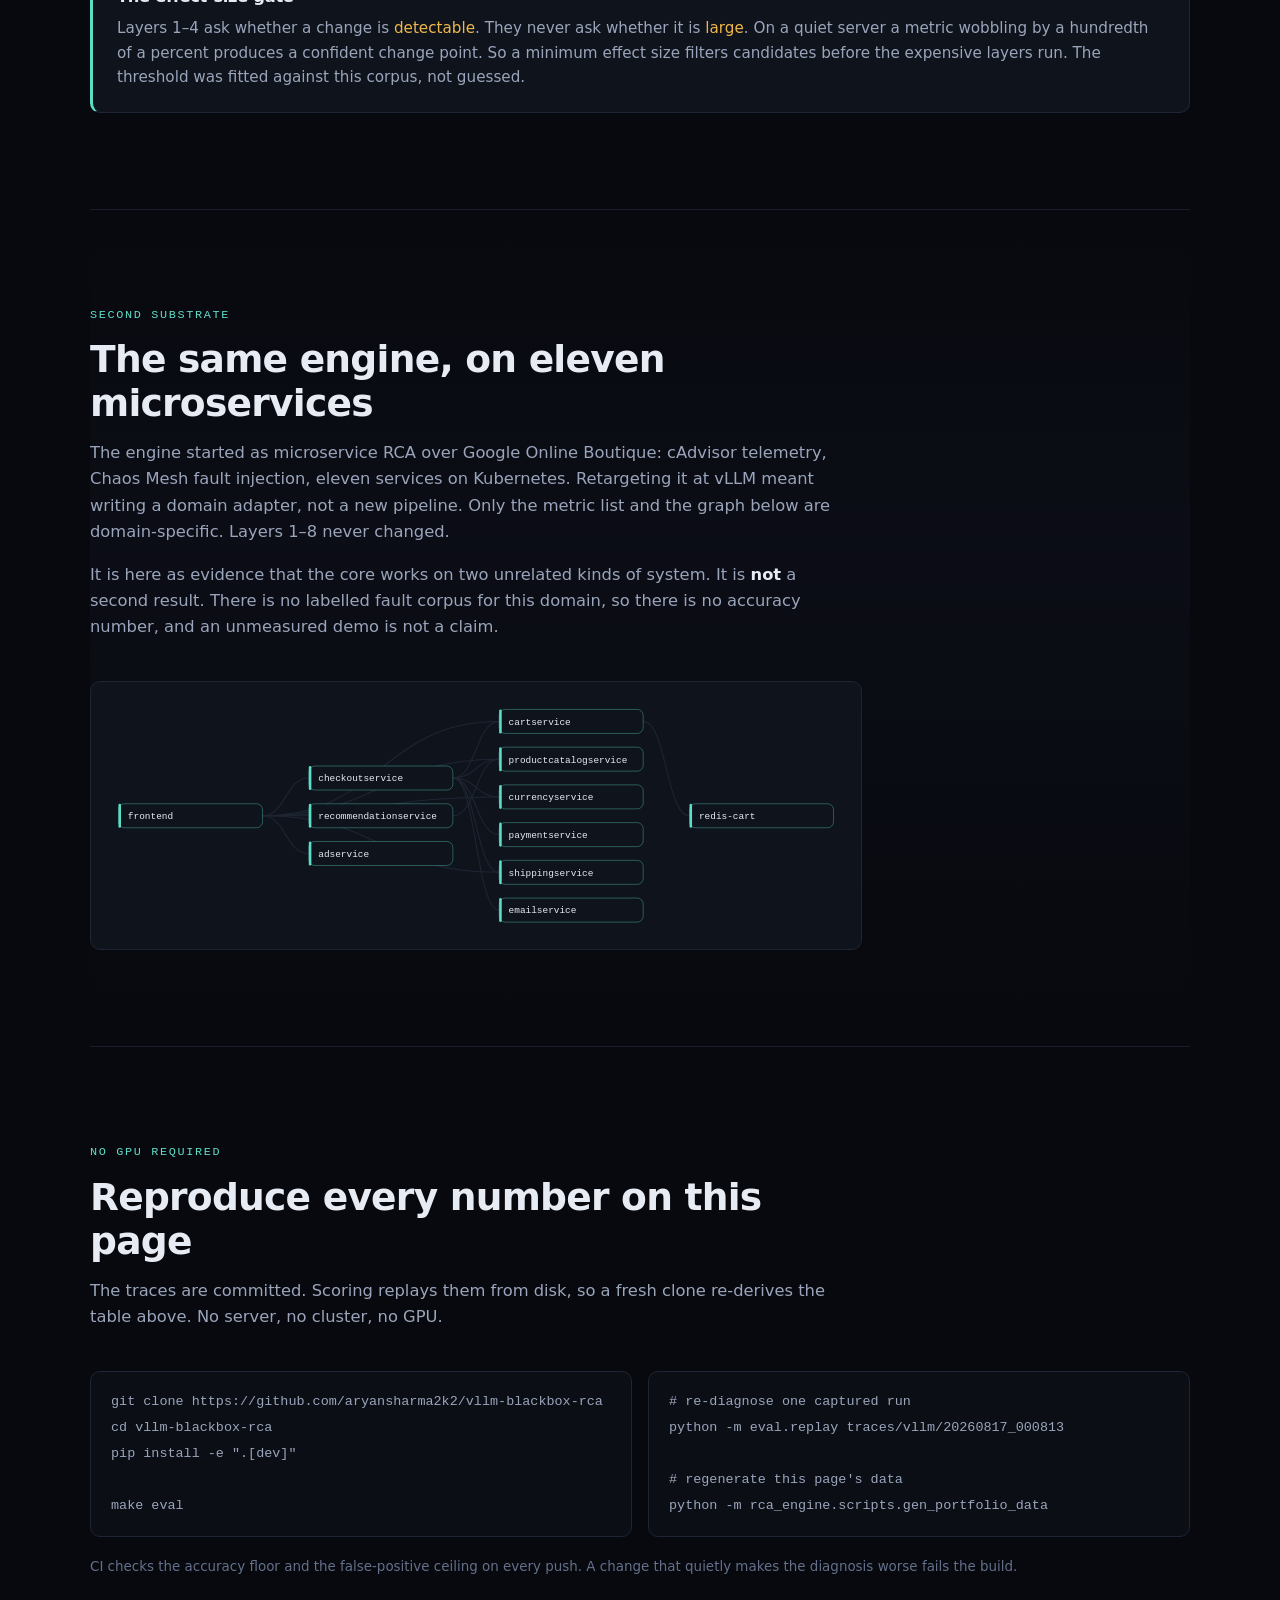
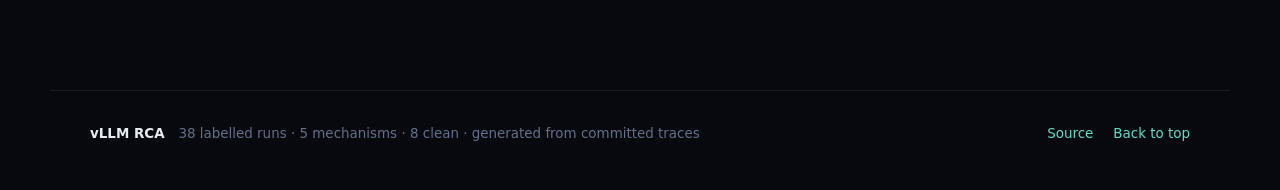
==== commit a558d968: "cleanup" ====
--- a/portfolio/index.html
+++ b/portfolio/index.html
@@ -4,14 +4,14 @@
     <meta charset="utf-8">
     <meta name="viewport" content="width=device-width, initial-scale=1">
     <meta name="description" content="Root-cause localization inside a vLLM inference server: which subsystem made p99 TTFT spike, measured against threshold alerting, correlation, and a frontier model.">
-    <title>TTFT-RCA — Root-cause localization inside an LLM inference server</title>
+    <title>vLLM RCA — Root-cause localization for p99 TTFT</title>
     <link rel="stylesheet" href="./styles.css">
   </head>
   <body>
     <header class="topbar">
       <a class="brand" href="#top">
         <span class="brand-mark" aria-hidden="true"></span>
-        <span>TTFT&#8209;RCA</span>
+        <span>vLLM&nbsp;RCA</span>
       </a>
       <nav class="nav" aria-label="Sections">
         <a href="#result">Result</a>
@@ -21,7 +21,7 @@
         <a href="#pipeline">Pipeline</a>
         <a href="#boutique">Second domain</a>
         <a href="./writeup.html">Writeup</a>
-        <a class="ghost" href="https://github.com/aryansharma2k2/microservice-blackbox-rca">GitHub</a>
+        <a class="ghost" href="https://github.com/aryansharma2k2/vllm-blackbox-rca">GitHub</a>
       </nav>
     </header>
 
@@ -339,8 +339,8 @@
           </p>
         </div>
         <div class="command-grid">
-          <pre><code>git clone https://github.com/aryansharma2k2/microservice-blackbox-rca
-cd microservice-blackbox-rca
+          <pre><code>git clone https://github.com/aryansharma2k2/vllm-blackbox-rca
+cd vllm-blackbox-rca
 pip install -e ".[dev]"
 
 make eval</code></pre>
@@ -359,11 +359,11 @@
 
     <footer class="footer">
       <div>
-        <strong>TTFT&#8209;RCA</strong>
+        <strong>vLLM&nbsp;RCA</strong>
         <span data-bind="footer.provenance">—</span>
       </div>
       <div class="footer-links">
-        <a href="https://github.com/aryansharma2k2/microservice-blackbox-rca">Source</a>
+        <a href="https://github.com/aryansharma2k2/vllm-blackbox-rca">Source</a>
         <a href="#top">Back to top</a>
       </div>
     </footer>
